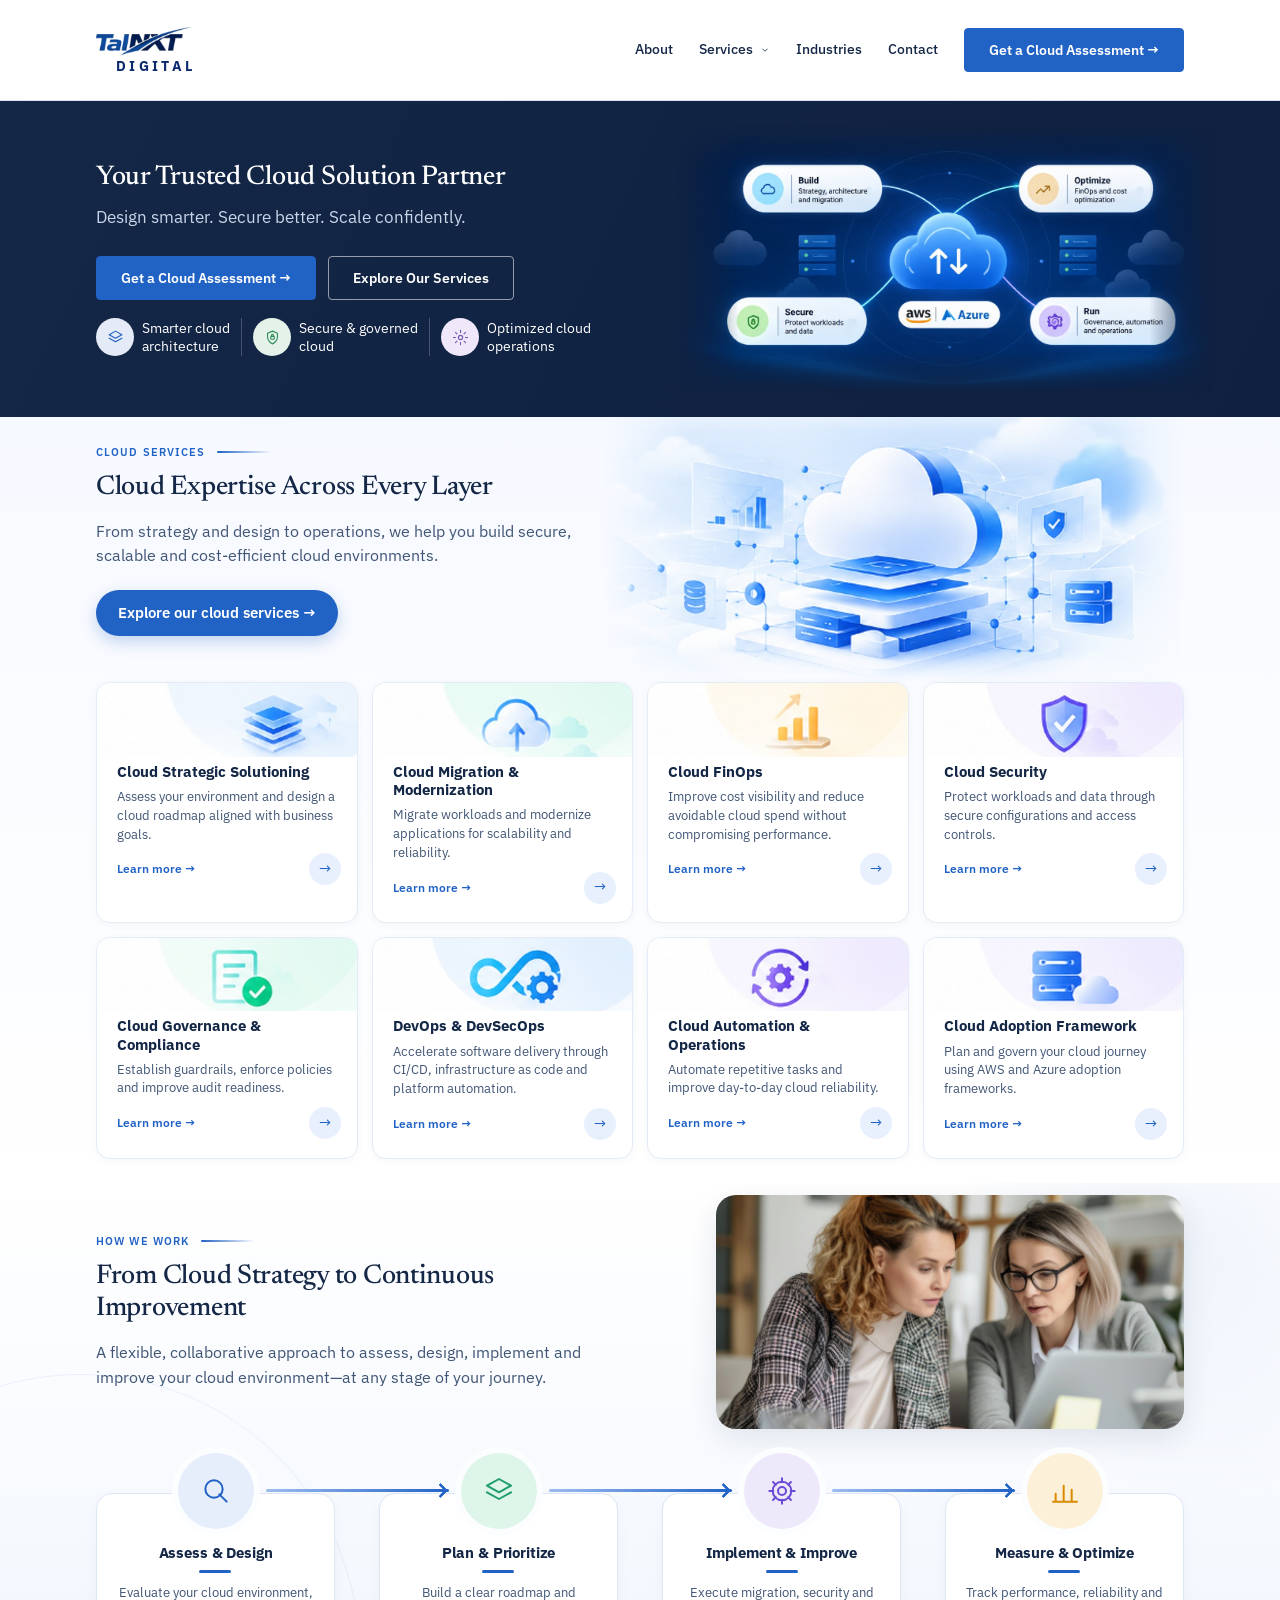
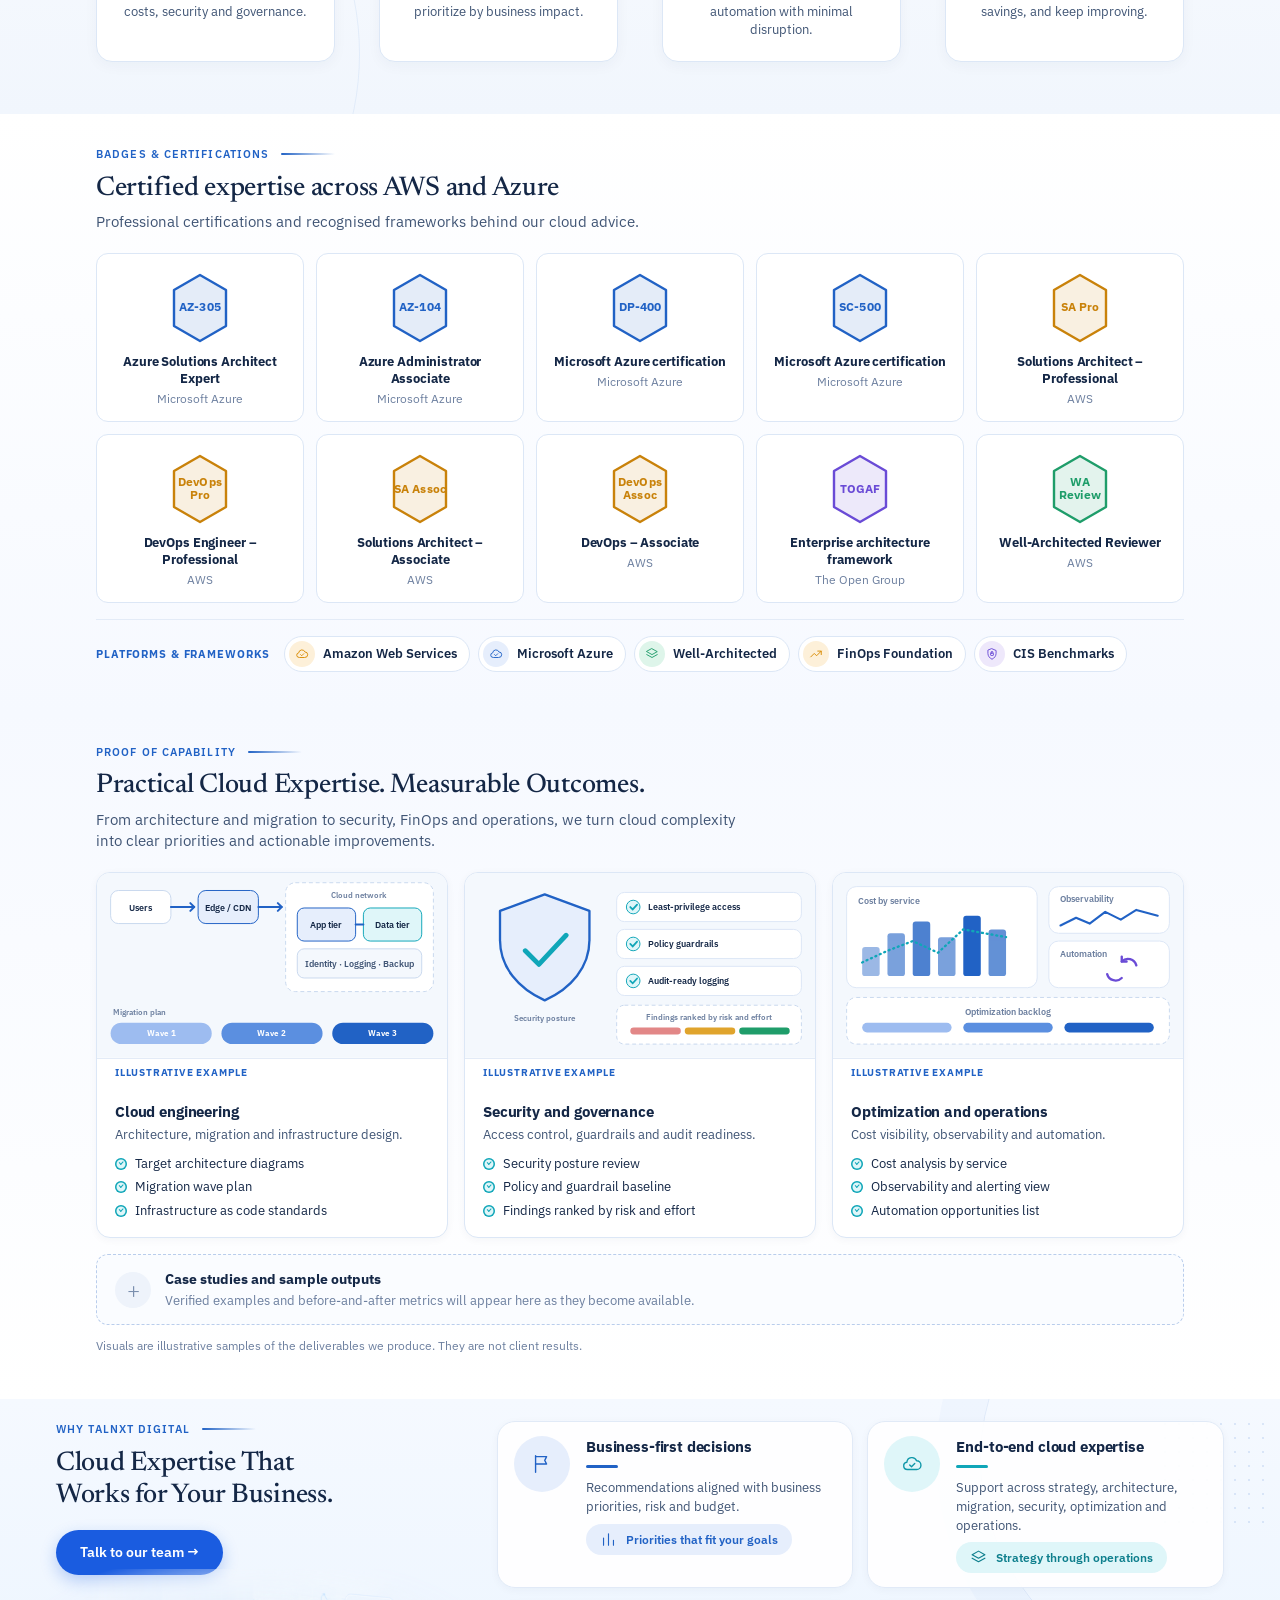
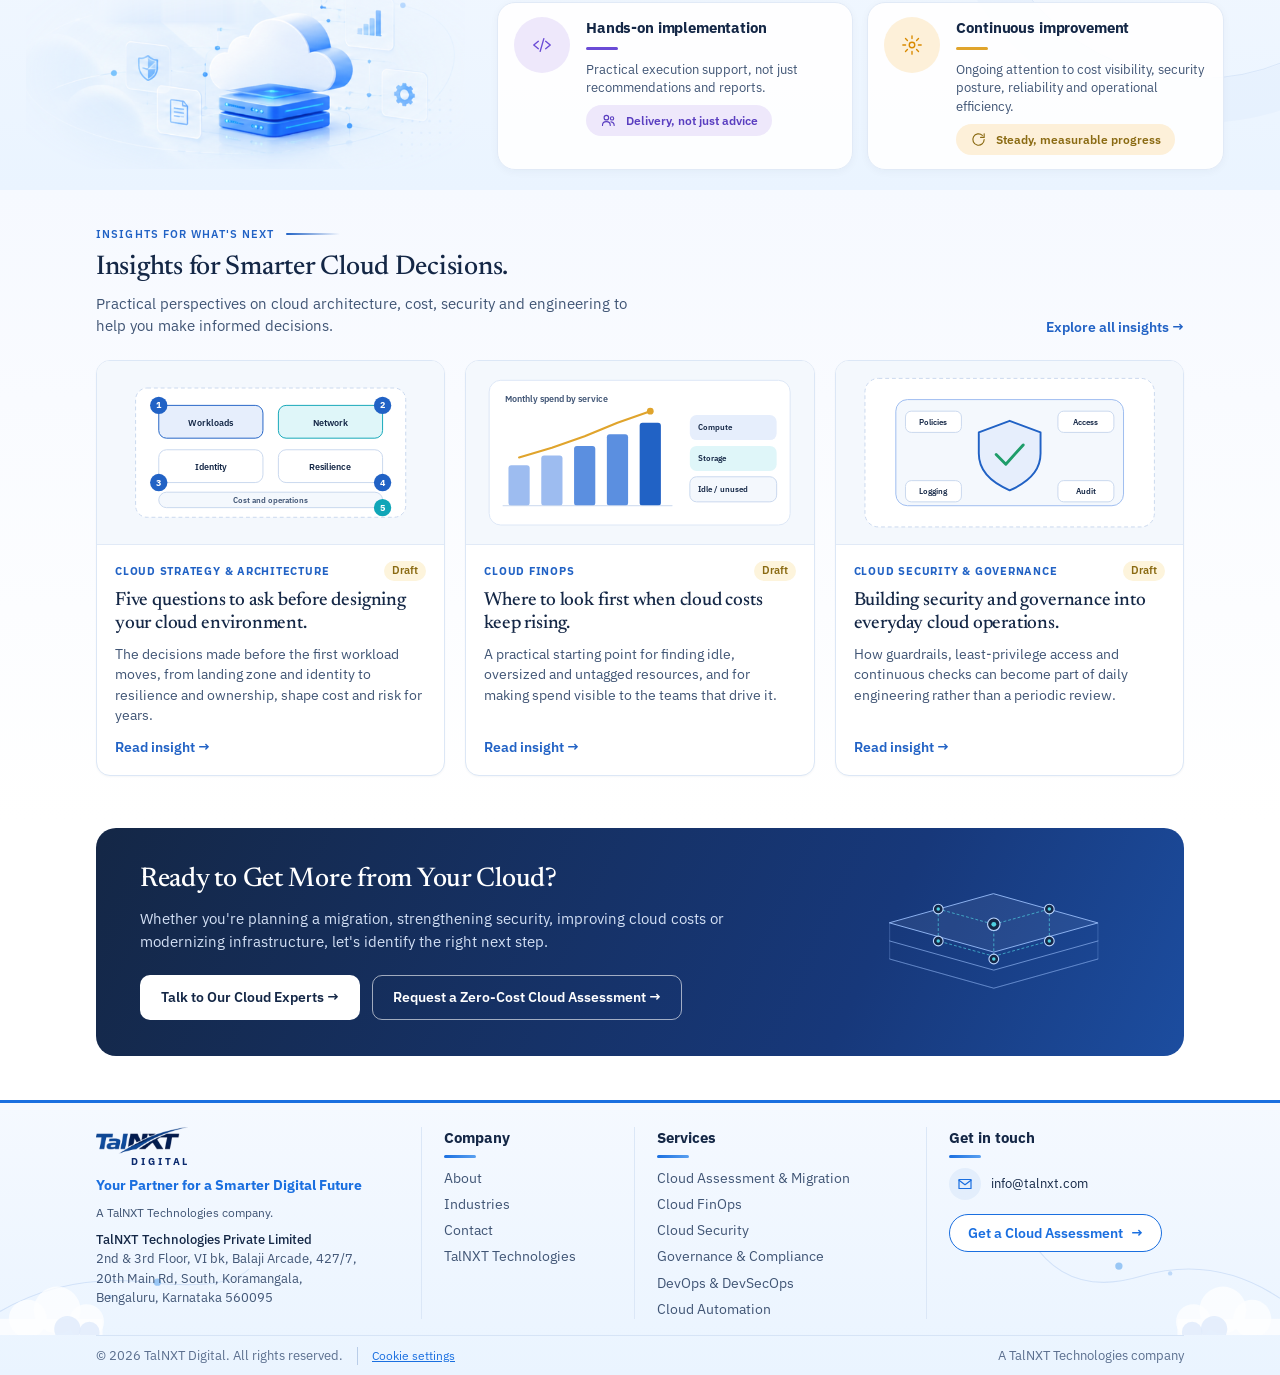
==== index.html @ 55b58655 "Initial commit" ====
<!DOCTYPE html>
<html lang="en">
<head>
<meta charset="UTF-8" />
<meta name="viewport" content="width=device-width, initial-scale=1" />
<title>TalNXT Digital | Cloud Consulting, Security, FinOps &amp; DevOps</title>
<meta name="description" content="Cloud consulting, security, governance, FinOps, DevOps and automation on AWS and Azure. Start with a clear cloud assessment." />
<link rel="canonical" href="https://talnxtdigital.com/" />
<meta name="robots" content="index, follow" />
<meta property="og:type" content="website" />
<meta property="og:title" content="TalNXT Digital | Cloud Consulting, Security, FinOps &amp; DevOps" />
<meta property="og:description" content="Cloud consulting, security, governance, FinOps, DevOps and automation on AWS and Azure. Start with a clear cloud assessment." />
<meta property="og:url" content="https://talnxtdigital.com/" />
<meta property="og:site_name" content="TalNXT Digital" />
<meta name="twitter:card" content="summary" />
<meta name="theme-color" content="#1b5fc4" />
<link rel="icon" href="img/favicon.svg" type="image/svg+xml" />
<link rel="preconnect" href="https://fonts.googleapis.com" /><link rel="preconnect" href="https://fonts.gstatic.com" crossorigin />
<link href="https://fonts.googleapis.com/css2?family=Newsreader:ital,wght@0,400;0,500;0,600;1,500&family=IBM+Plex+Sans:wght@400;500;600;700&display=swap" rel="stylesheet" />
<link href="css/tokens.css?v=116" rel="stylesheet" />
<link href="css/base.css?v=116" rel="stylesheet" />
<link href="css/components.css?v=116" rel="stylesheet" />
<link href="css/site.css?v=116" rel="stylesheet" />
<script src="js/config.js"></script>
<script src="js/consent.js"></script>
<script src="js/main.js" defer></script>
</head>
<body>
<a class="skip-link" href="#main">Skip to content</a>
<header>
  <nav class="site-nav" aria-label="Main">
    <div class="container nav-inner">
      <a class="logo" href="index.html" aria-label="TalNXT Digital home"><img class="logo-img" src="img/talnxt-logo.png" alt="TalNXT" /><span class="logo-sub">Digital</span></a>
      <button class="nav-toggle" aria-label="Toggle navigation" aria-expanded="false"><span></span><span></span><span></span></button>
      <ul class="nav-links">
        <li><a href="about.html">About</a></li>
        <li class="has-dropdown">
          <a href="services.html">Services <span class="caret"><svg width="10" height="10" viewBox="0 0 24 24" fill="none" stroke="currentColor" stroke-width="2" aria-hidden="true"><path d="M6 9l6 6 6-6"/></svg></span></a>
          <div class="nav-dropdown">
            <div class="mega-intro sv-intro">
              <div class="eyebrow svc-eyebrow">What we do</div>
              <h3 class="sv-h">Six services.<br>One cloud partner.</h3>
              <p class="sv-lead">From first assessment to a cloud that stays secure and cost-controlled.</p>
              <a class="sv-btn" href="services.html">Explore all services →</a>
              <img class="sv-art" src="img/svc-panel-illustration.png" width="346" height="142" alt="" loading="lazy">
            </div>
            <ul class="mega-cards sv-grid"><li class="sv-card"><span class="svc-ic sv-ic ib-blue"><svg width="26" height="26" viewBox="0 0 24 24" fill="none" stroke="currentColor" stroke-width="1.5" stroke-linecap="round" stroke-linejoin="round" aria-hidden="true"><path d="M7 18a4 4 0 0 1-.6-7.96A5.5 5.5 0 0 1 17 8.5a4.75 4.75 0 0 1 0 9.5z"/><path d="M9.5 13l2 2 3.5-3.5"/></svg></span><div class="sv-body"><h3 class="sv-title">Cloud Assessment &amp; Migration</h3><p class="sv-desc">Assessment, architecture and migration matched to your goals.</p></div><div class="sv-foot"><a class="sv-more" href="services.html#assessment">Learn more →</a><a class="sv-go" href="services.html#assessment" aria-label="Learn more about Cloud Assessment &amp; Migration"><svg width="16" height="16" viewBox="0 0 24 24" fill="none" stroke="currentColor" stroke-width="2" stroke-linecap="round" stroke-linejoin="round" aria-hidden="true"><path d="M5 12h14M13 6l6 6-6 6"/></svg></a></div></li><li class="sv-card"><span class="svc-ic sv-ic ib-amber"><svg width="26" height="26" viewBox="0 0 24 24" fill="none" stroke="currentColor" stroke-width="1.5" stroke-linecap="round" stroke-linejoin="round" aria-hidden="true"><path d="M3 17l6-6 4 4 8-8"/><path d="M15 7h6v6"/></svg></span><div class="sv-body"><h3 class="sv-title">Cloud FinOps</h3><p class="sv-desc">Visibility, accountability and lower cloud bills.</p></div><div class="sv-foot"><a class="sv-more" href="services.html#finops">Learn more →</a><a class="sv-go" href="services.html#finops" aria-label="Learn more about Cloud FinOps"><svg width="16" height="16" viewBox="0 0 24 24" fill="none" stroke="currentColor" stroke-width="2" stroke-linecap="round" stroke-linejoin="round" aria-hidden="true"><path d="M5 12h14M13 6l6 6-6 6"/></svg></a></div></li><li class="sv-card"><span class="svc-ic sv-ic ib-violet"><svg width="26" height="26" viewBox="0 0 24 24" fill="none" stroke="currentColor" stroke-width="1.5" stroke-linecap="round" stroke-linejoin="round" aria-hidden="true"><path d="M12 3l7 3v5c0 4.5-3 8-7 10-4-2-7-5.5-7-10V6z"/><rect x="9.5" y="10.5" width="5" height="4" rx="1"/><path d="M10.5 10.5V9a1.5 1.5 0 0 1 3 0v1.5"/></svg></span><div class="sv-body"><h3 class="sv-title">Cloud Security</h3><p class="sv-desc">Secure configuration, access control and protection.</p></div><div class="sv-foot"><a class="sv-more" href="services.html#security">Learn more →</a><a class="sv-go" href="services.html#security" aria-label="Learn more about Cloud Security"><svg width="16" height="16" viewBox="0 0 24 24" fill="none" stroke="currentColor" stroke-width="2" stroke-linecap="round" stroke-linejoin="round" aria-hidden="true"><path d="M5 12h14M13 6l6 6-6 6"/></svg></a></div></li><li class="sv-card"><span class="svc-ic sv-ic ib-cyan"><svg width="26" height="26" viewBox="0 0 24 24" fill="none" stroke="currentColor" stroke-width="1.5" stroke-linecap="round" stroke-linejoin="round" aria-hidden="true"><path d="M5 4h14v16H5z"/><path d="M8.5 9l1.8 1.8L14 7.5M8.5 15h7"/></svg></span><div class="sv-body"><h3 class="sv-title">Governance &amp; Compliance</h3><p class="sv-desc">Guardrails, policy and audit-ready evidence.</p></div><div class="sv-foot"><a class="sv-more" href="services.html#governance">Learn more →</a><a class="sv-go" href="services.html#governance" aria-label="Learn more about Governance &amp; Compliance"><svg width="16" height="16" viewBox="0 0 24 24" fill="none" stroke="currentColor" stroke-width="2" stroke-linecap="round" stroke-linejoin="round" aria-hidden="true"><path d="M5 12h14M13 6l6 6-6 6"/></svg></a></div></li><li class="sv-card"><span class="svc-ic sv-ic ib-green"><svg width="26" height="26" viewBox="0 0 24 24" fill="none" stroke="currentColor" stroke-width="1.5" stroke-linecap="round" stroke-linejoin="round" aria-hidden="true"><path d="M17 8a5 5 0 0 0-9-1"/><path d="M7 16a5 5 0 0 0 9 1"/><path d="M8 3v4h4M16 21v-4h-4"/></svg></span><div class="sv-body"><h3 class="sv-title">DevOps &amp; DevSecOps</h3><p class="sv-desc">CI/CD, infrastructure as code and monitoring.</p></div><div class="sv-foot"><a class="sv-more" href="services.html#devops">Learn more →</a><a class="sv-go" href="services.html#devops" aria-label="Learn more about DevOps &amp; DevSecOps"><svg width="16" height="16" viewBox="0 0 24 24" fill="none" stroke="currentColor" stroke-width="2" stroke-linecap="round" stroke-linejoin="round" aria-hidden="true"><path d="M5 12h14M13 6l6 6-6 6"/></svg></a></div></li><li class="sv-card"><span class="svc-ic sv-ic ib-blue"><svg width="26" height="26" viewBox="0 0 24 24" fill="none" stroke="currentColor" stroke-width="1.5" stroke-linecap="round" stroke-linejoin="round" aria-hidden="true"><circle cx="12" cy="12" r="3"/><path d="M12 2v3M12 19v3M2 12h3M19 12h3M4.9 4.9l2.1 2.1M17 17l2.1 2.1M4.9 19.1L7 17M17 7l2.1-2.1"/></svg></span><div class="sv-body"><h3 class="sv-title">Cloud Automation</h3><p class="sv-desc">Remove repetitive manual cloud work.</p></div><div class="sv-foot"><a class="sv-more" href="services.html#automation">Learn more →</a><a class="sv-go" href="services.html#automation" aria-label="Learn more about Cloud Automation"><svg width="16" height="16" viewBox="0 0 24 24" fill="none" stroke="currentColor" stroke-width="2" stroke-linecap="round" stroke-linejoin="round" aria-hidden="true"><path d="M5 12h14M13 6l6 6-6 6"/></svg></a></div></li></ul>
          </div>
        </li>
        <li><a href="industries.html">Industries</a></li>
        <li><a href="contact.html">Contact</a></li>
        <li><a class="btn accent" href="contact.html">Get a Cloud Assessment →</a></li>
      </ul>
    </div>
  </nav>
</header>
<main id="main">

<section class="hero">
  <div class="container">
    <div class="hero-text">
      <h1>Your Trusted Cloud Solution Partner</h1>
      <p class="lead">Design smarter. Secure better. Scale confidently.</p>
      <div class="hero-actions"><a class="btn accent" href="contact.html">Get a Cloud Assessment →</a><a class="btn" href="services.html">Explore Our Services</a></div>
      <ul class="benefits"><li class="benefit"><span class="icon-badge sm build"><svg width="17" height="17" viewBox="0 0 24 24" fill="none" stroke="currentColor" stroke-width="1.6" stroke-linecap="round" stroke-linejoin="round" aria-hidden="true"><path d="M12 3l9 5-9 5-9-5z"/><path d="M3 13l9 5 9-5"/></svg></span><span class="b-t">Smarter cloud<br>architecture</span></li><li class="benefit"><span class="icon-badge sm scale"><svg width="17" height="17" viewBox="0 0 24 24" fill="none" stroke="currentColor" stroke-width="1.6" stroke-linecap="round" stroke-linejoin="round" aria-hidden="true"><path d="M12 3l7 3v5c0 4.5-3 8-7 10-4-2-7-5.5-7-10V6z"/><rect x="9.5" y="10.5" width="5" height="4" rx="1"/><path d="M10.5 10.5V9a1.5 1.5 0 0 1 3 0v1.5"/></svg></span><span class="b-t">Secure &amp; governed<br>cloud</span></li><li class="benefit"><span class="icon-badge sm transform"><svg width="17" height="17" viewBox="0 0 24 24" fill="none" stroke="currentColor" stroke-width="1.6" stroke-linecap="round" stroke-linejoin="round" aria-hidden="true"><circle cx="12" cy="12" r="3"/><path d="M12 2v3M12 19v3M2 12h3M19 12h3M4.9 4.9l2.1 2.1M17 17l2.1 2.1M4.9 19.1L7 17M17 7l2.1-2.1"/></svg></span><span class="b-t">Optimized cloud<br>operations</span></li></ul>
    </div>
    <div class="hero-art hero-art-img"><img src="img/hero-illustration.jpg?v=2" width="1366" height="679" alt="Cloud services diagram: Build (strategy, architecture and migration), Optimize (FinOps and cost optimization), Secure (protect workloads and data) and Run (governance, automation and operations) around a central cloud, with AWS and Microsoft Azure"></div>
  </div>
</section>

<section class="sec svc-sec" id="services">
  <div class="container svc-wrap">
    <div class="svc-top">
      <div class="svc-intro">
        <div class="eyebrow svc-eyebrow">Cloud services</div>
        <h2 class="svc-h">Cloud Expertise Across Every Layer</h2>
        <p class="copy">From strategy and design to operations, we help you build secure, scalable and cost-efficient cloud environments.</p>
        <a class="svc-cta" href="services.html">Explore our cloud services →</a>
      </div>
      <img class="svc-hero" src="img/svc-hero.jpg" width="1062" height="528" alt="Cloud and server illustration with analytics, security and automation panels" loading="lazy">
    </div>
    <div class="svc-grid">
      <article class="svc-card">
        <img class="svc-pic" src="img/svc1.jpg" width="464" height="132" alt="" loading="lazy">
        <h3 class="svc-title">Cloud Strategic Solutioning</h3>
        <p class="svc-desc">Assess your environment and design a cloud roadmap aligned with business goals.</p>
        <div class="svc-foot"><a class="link-arrow" href="services.html#assessment">Learn more →</a><a class="svc-go" href="services.html#assessment" aria-label="Learn more about Cloud Strategic Solutioning">→</a></div>
      </article>
      <article class="svc-card">
        <img class="svc-pic" src="img/svc2.jpg" width="464" height="132" alt="" loading="lazy">
        <h3 class="svc-title">Cloud Migration &amp; Modernization</h3>
        <p class="svc-desc">Migrate workloads and modernize applications for scalability and reliability.</p>
        <div class="svc-foot"><a class="link-arrow" href="services.html#assessment">Learn more →</a><a class="svc-go" href="services.html#assessment" aria-label="Learn more about Cloud Migration &amp; Modernization">→</a></div>
      </article>
      <article class="svc-card">
        <img class="svc-pic" src="img/svc3.jpg" width="464" height="132" alt="" loading="lazy">
        <h3 class="svc-title">Cloud FinOps</h3>
        <p class="svc-desc">Improve cost visibility and reduce avoidable cloud spend without compromising performance.</p>
        <div class="svc-foot"><a class="link-arrow" href="services.html#finops">Learn more →</a><a class="svc-go" href="services.html#finops" aria-label="Learn more about Cloud FinOps">→</a></div>
      </article>
      <article class="svc-card">
        <img class="svc-pic" src="img/svc5.jpg" width="464" height="132" alt="" loading="lazy">
        <h3 class="svc-title">Cloud Security</h3>
        <p class="svc-desc">Protect workloads and data through secure configurations and access controls.</p>
        <div class="svc-foot"><a class="link-arrow" href="services.html#security">Learn more →</a><a class="svc-go" href="services.html#security" aria-label="Learn more about Cloud Security">→</a></div>
      </article>
      <article class="svc-card">
        <img class="svc-pic" src="img/svc6.jpg" width="464" height="132" alt="" loading="lazy">
        <h3 class="svc-title">Cloud Governance &amp; Compliance</h3>
        <p class="svc-desc">Establish guardrails, enforce policies and improve audit readiness.</p>
        <div class="svc-foot"><a class="link-arrow" href="services.html#governance">Learn more →</a><a class="svc-go" href="services.html#governance" aria-label="Learn more about Cloud Governance &amp; Compliance">→</a></div>
      </article>
      <article class="svc-card">
        <img class="svc-pic" src="img/svc7.jpg" width="464" height="132" alt="" loading="lazy">
        <h3 class="svc-title">DevOps &amp; DevSecOps</h3>
        <p class="svc-desc">Accelerate software delivery through CI/CD, infrastructure as code and platform automation.</p>
        <div class="svc-foot"><a class="link-arrow" href="services.html#devops">Learn more →</a><a class="svc-go" href="services.html#devops" aria-label="Learn more about DevOps &amp; DevSecOps">→</a></div>
      </article>
      <article class="svc-card">
        <img class="svc-pic" src="img/svc8.jpg" width="464" height="132" alt="" loading="lazy">
        <h3 class="svc-title">Cloud Automation &amp; Operations</h3>
        <p class="svc-desc">Automate repetitive tasks and improve day-to-day cloud reliability.</p>
        <div class="svc-foot"><a class="link-arrow" href="services.html#automation">Learn more →</a><a class="svc-go" href="services.html#automation" aria-label="Learn more about Cloud Automation &amp; Operations">→</a></div>
      </article>
      <article class="svc-card">
        <img class="svc-pic" src="img/svc9.jpg" width="464" height="132" alt="" loading="lazy">
        <h3 class="svc-title">Cloud Adoption Framework</h3>
        <p class="svc-desc">Plan and govern your cloud journey using AWS and Azure adoption frameworks.</p>
        <div class="svc-foot"><a class="link-arrow" href="services.html#assessment">Learn more →</a><a class="svc-go" href="services.html#assessment" aria-label="Learn more about Cloud Adoption Framework">→</a></div>
      </article>
    </div>
  </div>
</section>

<section class="sec hw-sec">
  <div class="container">
    <div class="hw-intro">
      <div class="hw-copy">
        <div class="eyebrow svc-eyebrow">How we work</div>
        <h2 class="hw-h">From Cloud Strategy to Continuous Improvement</h2>
        <p class="copy">A flexible, collaborative approach to assess, design, implement and improve your cloud environment—at any stage of your journey.</p>
      </div>
      <figure class="hw-photo"><img src="img/team-discussion.jpg" width="1920" height="960" alt="Two colleagues reviewing and analysing a project together on a laptop" loading="lazy"></figure>
    </div>
    <ol class="hw-grid"><li class="hw-step"><span class="svc-ic hw-ic ib-blue"><svg width="32" height="32" viewBox="0 0 24 24" fill="none" stroke="currentColor" stroke-width="1.5" stroke-linecap="round" stroke-linejoin="round" aria-hidden="true"><circle cx="10.500" cy="10.500" r="6.500"/><path d="M14.5 14.5L20 20"/></svg></span><div class="hw-card"><h3 class="hw-title">Assess &amp; Design</h3><p class="hw-text">Evaluate your cloud environment, costs, security and governance.</p></div></li><li class="hw-step"><span class="svc-ic hw-ic ib-green"><svg width="32" height="32" viewBox="0 0 24 24" fill="none" stroke="currentColor" stroke-width="1.5" stroke-linecap="round" stroke-linejoin="round" aria-hidden="true"><path d="M12 3l9 5-9 5-9-5z"/><path d="M3 13l9 5 9-5"/></svg></span><div class="hw-card"><h3 class="hw-title">Plan &amp; Prioritize</h3><p class="hw-text">Build a clear roadmap and prioritize by business impact.</p></div></li><li class="hw-step"><span class="svc-ic hw-ic ib-violet"><svg width="32" height="32" viewBox="0 0 24 24" fill="none" stroke="currentColor" stroke-width="1.5" stroke-linecap="round" stroke-linejoin="round" aria-hidden="true"><circle cx="12" cy="12" r="3"/><path d="M12 2.500v3M12 18.500v3M2.500 12h3M18.500 12h3M5.300 5.300l2.100 2.100M16.600 16.600l2.100 2.100M5.300 18.700l2.100-2.100M16.600 7.400l2.100-2.100"/><circle cx="12" cy="12" r="7"/></svg></span><div class="hw-card"><h3 class="hw-title">Implement &amp; Improve</h3><p class="hw-text">Execute migration, security and automation with minimal disruption.</p></div></li><li class="hw-step"><span class="svc-ic hw-ic ib-amber"><svg width="32" height="32" viewBox="0 0 24 24" fill="none" stroke="currentColor" stroke-width="1.5" stroke-linecap="round" stroke-linejoin="round" aria-hidden="true"><path d="M5 20v-6M11 20V8M17 20v-9M3 20h18"/></svg></span><div class="hw-card"><h3 class="hw-title">Measure &amp; Optimize</h3><p class="hw-text">Track performance, reliability and savings, and keep improving.</p></div></li></ol>
  </div>
</section>


<section class="sec bd-sec" id="credentials">
  <div class="container">
    <div class="eyebrow svc-eyebrow">Badges &amp; Certifications</div>
    <h2 class="bd-h">Certified expertise across AWS and Azure</h2>
    <p class="copy bd-lead">Professional certifications and recognised frameworks behind our cloud advice.</p>
    <!-- Static badges: to show official artwork, put the badge image in each .cert-emblem and link the tile to its verification page. -->
    <ul class="cert-grid"><li class="cert cert-az"><span class="cert-emblem"><svg class="cert-hex" viewBox="0 0 64 72" aria-hidden="true"><path d="M32 3l26 15v36L32 69 6 54V18z" fill="currentColor" opacity=".12"/><path d="M32 3l26 15v36L32 69 6 54V18z" fill="none" stroke="currentColor" stroke-width="2.4" stroke-linejoin="round"/></svg><span class="cert-code">AZ‑305</span></span><div class="cert-body"><h3 class="cert-name">Azure Solutions Architect Expert</h3><p class="cert-vendor">Microsoft Azure</p></div></li><li class="cert cert-az"><span class="cert-emblem"><svg class="cert-hex" viewBox="0 0 64 72" aria-hidden="true"><path d="M32 3l26 15v36L32 69 6 54V18z" fill="currentColor" opacity=".12"/><path d="M32 3l26 15v36L32 69 6 54V18z" fill="none" stroke="currentColor" stroke-width="2.4" stroke-linejoin="round"/></svg><span class="cert-code">AZ‑104</span></span><div class="cert-body"><h3 class="cert-name">Azure Administrator Associate</h3><p class="cert-vendor">Microsoft Azure</p></div></li><li class="cert cert-az"><span class="cert-emblem"><svg class="cert-hex" viewBox="0 0 64 72" aria-hidden="true"><path d="M32 3l26 15v36L32 69 6 54V18z" fill="currentColor" opacity=".12"/><path d="M32 3l26 15v36L32 69 6 54V18z" fill="none" stroke="currentColor" stroke-width="2.4" stroke-linejoin="round"/></svg><span class="cert-code">DP‑400</span></span><div class="cert-body"><h3 class="cert-name">Microsoft Azure certification</h3><p class="cert-vendor">Microsoft Azure</p></div></li><li class="cert cert-az"><span class="cert-emblem"><svg class="cert-hex" viewBox="0 0 64 72" aria-hidden="true"><path d="M32 3l26 15v36L32 69 6 54V18z" fill="currentColor" opacity=".12"/><path d="M32 3l26 15v36L32 69 6 54V18z" fill="none" stroke="currentColor" stroke-width="2.4" stroke-linejoin="round"/></svg><span class="cert-code">SC‑500</span></span><div class="cert-body"><h3 class="cert-name">Microsoft Azure certification</h3><p class="cert-vendor">Microsoft Azure</p></div></li><li class="cert cert-aws"><span class="cert-emblem"><svg class="cert-hex" viewBox="0 0 64 72" aria-hidden="true"><path d="M32 3l26 15v36L32 69 6 54V18z" fill="currentColor" opacity=".12"/><path d="M32 3l26 15v36L32 69 6 54V18z" fill="none" stroke="currentColor" stroke-width="2.4" stroke-linejoin="round"/></svg><span class="cert-code">SA Pro</span></span><div class="cert-body"><h3 class="cert-name">Solutions Architect – Professional</h3><p class="cert-vendor">AWS</p></div></li><li class="cert cert-aws"><span class="cert-emblem"><svg class="cert-hex" viewBox="0 0 64 72" aria-hidden="true"><path d="M32 3l26 15v36L32 69 6 54V18z" fill="currentColor" opacity=".12"/><path d="M32 3l26 15v36L32 69 6 54V18z" fill="none" stroke="currentColor" stroke-width="2.4" stroke-linejoin="round"/></svg><span class="cert-code">DevOps Pro</span></span><div class="cert-body"><h3 class="cert-name">DevOps Engineer – Professional</h3><p class="cert-vendor">AWS</p></div></li><li class="cert cert-aws"><span class="cert-emblem"><svg class="cert-hex" viewBox="0 0 64 72" aria-hidden="true"><path d="M32 3l26 15v36L32 69 6 54V18z" fill="currentColor" opacity=".12"/><path d="M32 3l26 15v36L32 69 6 54V18z" fill="none" stroke="currentColor" stroke-width="2.4" stroke-linejoin="round"/></svg><span class="cert-code">SA Assoc</span></span><div class="cert-body"><h3 class="cert-name">Solutions Architect – Associate</h3><p class="cert-vendor">AWS</p></div></li><li class="cert cert-aws"><span class="cert-emblem"><svg class="cert-hex" viewBox="0 0 64 72" aria-hidden="true"><path d="M32 3l26 15v36L32 69 6 54V18z" fill="currentColor" opacity=".12"/><path d="M32 3l26 15v36L32 69 6 54V18z" fill="none" stroke="currentColor" stroke-width="2.4" stroke-linejoin="round"/></svg><span class="cert-code">DevOps Assoc</span></span><div class="cert-body"><h3 class="cert-name">DevOps – Associate</h3><p class="cert-vendor">AWS</p></div></li><li class="cert cert-tog"><span class="cert-emblem"><svg class="cert-hex" viewBox="0 0 64 72" aria-hidden="true"><path d="M32 3l26 15v36L32 69 6 54V18z" fill="currentColor" opacity=".12"/><path d="M32 3l26 15v36L32 69 6 54V18z" fill="none" stroke="currentColor" stroke-width="2.4" stroke-linejoin="round"/></svg><span class="cert-code">TOGAF</span></span><div class="cert-body"><h3 class="cert-name">Enterprise architecture framework</h3><p class="cert-vendor">The Open Group</p></div></li><li class="cert cert-war"><span class="cert-emblem"><svg class="cert-hex" viewBox="0 0 64 72" aria-hidden="true"><path d="M32 3l26 15v36L32 69 6 54V18z" fill="currentColor" opacity=".12"/><path d="M32 3l26 15v36L32 69 6 54V18z" fill="none" stroke="currentColor" stroke-width="2.4" stroke-linejoin="round"/></svg><span class="cert-code">WA Review</span></span><div class="cert-body"><h3 class="cert-name">Well-Architected Reviewer</h3><p class="cert-vendor">AWS</p></div></li></ul>
    <div class="fw-row"><span class="fw-label">Platforms &amp; frameworks</span><ul class="fw-list"><li class="fw"><span class="svc-ic fw-ic ib-amber"><svg width="16" height="16" viewBox="0 0 24 24" fill="none" stroke="currentColor" stroke-width="1.6" stroke-linecap="round" stroke-linejoin="round" aria-hidden="true"><path d="M7 18a4 4 0 0 1-.6-7.96A5.5 5.5 0 0 1 17 8.5a4.75 4.75 0 0 1 0 9.5z"/><path d="M9.5 13l2 2 3.5-3.5"/></svg></span>Amazon Web Services</li><li class="fw"><span class="svc-ic fw-ic ib-blue"><svg width="16" height="16" viewBox="0 0 24 24" fill="none" stroke="currentColor" stroke-width="1.6" stroke-linecap="round" stroke-linejoin="round" aria-hidden="true"><path d="M7 18a4 4 0 0 1-.6-7.96A5.5 5.5 0 0 1 17 8.5a4.75 4.75 0 0 1 0 9.5z"/><path d="M9.5 13l2 2 3.5-3.5"/></svg></span>Microsoft Azure</li><li class="fw"><span class="svc-ic fw-ic ib-green"><svg width="16" height="16" viewBox="0 0 24 24" fill="none" stroke="currentColor" stroke-width="1.6" stroke-linecap="round" stroke-linejoin="round" aria-hidden="true"><path d="M12 3l9 5-9 5-9-5z"/><path d="M3 13l9 5 9-5"/></svg></span>Well-Architected</li><li class="fw"><span class="svc-ic fw-ic ib-amber"><svg width="16" height="16" viewBox="0 0 24 24" fill="none" stroke="currentColor" stroke-width="1.6" stroke-linecap="round" stroke-linejoin="round" aria-hidden="true"><path d="M3 17l6-6 4 4 8-8"/><path d="M15 7h6v6"/></svg></span>FinOps Foundation</li><li class="fw"><span class="svc-ic fw-ic ib-violet"><svg width="16" height="16" viewBox="0 0 24 24" fill="none" stroke="currentColor" stroke-width="1.6" stroke-linecap="round" stroke-linejoin="round" aria-hidden="true"><path d="M12 3l7 3v5c0 4.5-3 8-7 10-4-2-7-5.5-7-10V6z"/><rect x="9.5" y="10.5" width="5" height="4" rx="1"/><path d="M10.5 10.5V9a1.5 1.5 0 0 1 3 0v1.5"/></svg></span>CIS Benchmarks</li></ul></div>
  </div>
</section>


<section class="sec pf-sec" id="proof">
  <div class="container">
    <div class="eyebrow svc-eyebrow">Proof of capability</div>
    <h2 class="pf-h">Practical Cloud Expertise. Measurable Outcomes.</h2>
    <p class="copy pf-lead">From architecture and migration to security, FinOps and operations, we turn cloud complexity into clear priorities and actionable improvements.</p>
    <div class="pf-grid"><article class="pf-card"><div class="pf-vis"><svg class="pf-art" viewBox="0 0 360 190" role="img" aria-label="Illustrative cloud architecture diagram with edge, application and data tiers and a three-wave migration plan">
<rect width="360" height="190" fill="#f4f8fd"/>
<g font-family="IBM Plex Sans, Arial, sans-serif" font-size="9.5" font-weight="600" fill="#142746" text-anchor="middle">
<rect x="14" y="18" width="62" height="34" rx="8" fill="#fff" stroke="#c9d8ee"/><text x="45" y="39">Users</text>
<rect x="104" y="18" width="62" height="34" rx="8" fill="#e6eefc" stroke="#2162c5"/><text x="135" y="39">Edge / CDN</text>
<rect x="194" y="10" width="152" height="112" rx="10" fill="#fff" stroke="#c9d8ee" stroke-dasharray="4 3"/><text x="270" y="26" fill="#6c7f9f" font-size="8.5">Cloud network</text>
<rect x="206" y="36" width="60" height="34" rx="7" fill="#e6eefc" stroke="#2162c5"/><text x="236" y="57">App tier</text>
<rect x="274" y="36" width="60" height="34" rx="7" fill="#dff6f9" stroke="#10a6b8"/><text x="304" y="57">Data tier</text>
<rect x="206" y="78" width="128" height="30" rx="7" fill="#f4f8fd" stroke="#c9d8ee"/><text x="270" y="97" fill="#405575">Identity · Logging · Backup</text>
</g>
<g stroke="#2162c5" stroke-width="2" fill="none" stroke-linecap="round" stroke-linejoin="round"><path d="M76 35h24M166 35h24M266 53h8"/><path d="M96 31l4 4-4 4M186 31l4 4-4 4"/></g>
<g font-family="IBM Plex Sans, Arial, sans-serif" font-size="8.5" font-weight="700" fill="#fff" text-anchor="middle">
<text x="16" y="146" fill="#6c7f9f" text-anchor="start" font-weight="600">Migration plan</text>
<rect x="14" y="154" width="104" height="22" rx="11" fill="#9dbcf0"/><text x="66" y="168">Wave 1</text>
<rect x="128" y="154" width="104" height="22" rx="11" fill="#5b8fe0"/><text x="180" y="168">Wave 2</text>
<rect x="242" y="154" width="104" height="22" rx="11" fill="#2162c5"/><text x="294" y="168">Wave 3</text></g></svg><span class="pf-tag">Illustrative example</span></div><div class="pf-body"><h3 class="pf-title">Cloud engineering</h3><p class="pf-desc">Architecture, migration and infrastructure design.</p><ul class="pf-list"><li>Target architecture diagrams</li><li>Migration wave plan</li><li>Infrastructure as code standards</li></ul></div></article><article class="pf-card"><div class="pf-vis"><svg class="pf-art" viewBox="0 0 360 190" role="img" aria-label="Illustrative security and governance view with access control, policy guardrails and audit checklist">
<rect width="360" height="190" fill="#f4f8fd"/>
<path d="M82 22l46 17v30c0 28-19 50-46 62-27-12-46-34-46-62V39z" fill="#e6eefc" stroke="#2162c5" stroke-width="2.4" stroke-linejoin="round"/>
<path d="M62 80l14 14 28-30" fill="none" stroke="#10a6b8" stroke-width="5" stroke-linecap="round" stroke-linejoin="round"/>
<g font-family="IBM Plex Sans, Arial, sans-serif" font-size="9.5" font-weight="600" fill="#142746">
<rect x="156" y="20" width="190" height="30" rx="8" fill="#fff" stroke="#dce7f6"/><circle cx="173" cy="35" r="7" fill="#dff6f9" stroke="#10a6b8"/><path d="M170 35l2.5 2.5 4.5-5" fill="none" stroke="#10a6b8" stroke-width="1.8" stroke-linecap="round"/><text x="188" y="38">Least-privilege access</text>
<rect x="156" y="58" width="190" height="30" rx="8" fill="#fff" stroke="#dce7f6"/><circle cx="173" cy="73" r="7" fill="#dff6f9" stroke="#10a6b8"/><path d="M170 73l2.5 2.5 4.5-5" fill="none" stroke="#10a6b8" stroke-width="1.8" stroke-linecap="round"/><text x="188" y="76">Policy guardrails</text>
<rect x="156" y="96" width="190" height="30" rx="8" fill="#fff" stroke="#dce7f6"/><circle cx="173" cy="111" r="7" fill="#dff6f9" stroke="#10a6b8"/><path d="M170 111l2.5 2.5 4.5-5" fill="none" stroke="#10a6b8" stroke-width="1.8" stroke-linecap="round"/><text x="188" y="114">Audit-ready logging</text>
</g>
<g font-family="IBM Plex Sans, Arial, sans-serif" font-size="8.5" font-weight="600" text-anchor="middle" fill="#6c7f9f"><text x="82" y="152">Security posture</text>
<rect x="156" y="136" width="190" height="40" rx="8" fill="#fff" stroke="#c9d8ee" stroke-dasharray="4 3"/>
<text x="251" y="151">Findings ranked by risk and effort</text></g>
<rect x="170" y="159" width="52" height="7" rx="3.5" fill="#d95f5f" opacity=".75"/><rect x="226" y="159" width="52" height="7" rx="3.5" fill="#e0a42c"/><rect x="282" y="159" width="52" height="7" rx="3.5" fill="#1f9d6a"/></svg><span class="pf-tag">Illustrative example</span></div><div class="pf-body"><h3 class="pf-title">Security and governance</h3><p class="pf-desc">Access control, guardrails and audit readiness.</p><ul class="pf-list"><li>Security posture review</li><li>Policy and guardrail baseline</li><li>Findings ranked by risk and effort</li></ul></div></article><article class="pf-card"><div class="pf-vis"><svg class="pf-art" viewBox="0 0 360 190" role="img" aria-label="Illustrative cost analysis, observability and automation dashboard">
<rect width="360" height="190" fill="#f4f8fd"/>
<g font-family="IBM Plex Sans, Arial, sans-serif" font-size="9" font-weight="600" fill="#6c7f9f">
<rect x="14" y="14" width="196" height="104" rx="10" fill="#fff" stroke="#dce7f6"/><text x="26" y="32">Cost by service</text>
<g fill="#2162c5"><rect x="30" y="76" width="18" height="30" rx="3" opacity=".45"/><rect x="56" y="62" width="18" height="44" rx="3" opacity=".6"/><rect x="82" y="50" width="18" height="56" rx="3" opacity=".8"/><rect x="108" y="66" width="18" height="40" rx="3" opacity=".6"/><rect x="134" y="44" width="18" height="62" rx="3"/><rect x="160" y="58" width="18" height="48" rx="3" opacity=".7"/></g>
<path d="M30 92L56 80 82 70 108 82 134 58 178 66" fill="none" stroke="#10a6b8" stroke-width="2.4" stroke-linecap="round" stroke-linejoin="round" stroke-dasharray="1 4"/>
<rect x="222" y="14" width="124" height="48" rx="10" fill="#fff" stroke="#dce7f6"/><text x="234" y="30">Observability</text>
<polyline points="234,54 250,46 264,52 280,40 296,48 312,38 334,44" fill="none" stroke="#2162c5" stroke-width="2.2" stroke-linecap="round" stroke-linejoin="round"/>
<rect x="222" y="70" width="124" height="48" rx="10" fill="#fff" stroke="#dce7f6"/><text x="234" y="86">Automation</text>
<g fill="none" stroke="#6a4bd6" stroke-width="2.4" stroke-linecap="round" stroke-linejoin="round"><path d="M312 95a9 9 0 0 0-15-4"/><path d="M297 91l0-5M297 91l5 0"/><path d="M282 104a9 9 0 0 0 15 4"/></g>
<rect x="14" y="128" width="332" height="48" rx="10" fill="#fff" stroke="#c9d8ee" stroke-dasharray="4 3"/><text x="180" y="146" text-anchor="middle">Optimization backlog</text>
<rect x="30" y="154" width="92" height="10" rx="5" fill="#9dbcf0"/><rect x="134" y="154" width="92" height="10" rx="5" fill="#5b8fe0"/><rect x="238" y="154" width="92" height="10" rx="5" fill="#2162c5"/>
</g></svg><span class="pf-tag">Illustrative example</span></div><div class="pf-body"><h3 class="pf-title">Optimization and operations</h3><p class="pf-desc">Cost visibility, observability and automation.</p><ul class="pf-list"><li>Cost analysis by service</li><li>Observability and alerting view</li><li>Automation opportunities list</li></ul></div></article></div>
    <!-- Add verified case studies, anonymised client examples or sample assessment outputs here when available. -->
    <div class="pf-slot"><span class="pf-slot-ic" aria-hidden="true">+</span><div><strong>Case studies and sample outputs</strong><span>Verified examples and before-and-after metrics will appear here as they become available.</span></div></div>
    <p class="pf-note">Visuals are illustrative samples of the deliverables we produce. They are not client results.</p>
  </div>
</section>


<section class="sec why-sec" id="why">
  <div class="container why-wrap">
    <div class="why-intro">
      <div class="eyebrow svc-eyebrow">Why TalNXT Digital</div>
      <h2 class="why-h">Cloud Expertise That Works for Your Business.</h2>
      <a class="why-btn" href="contact.html">Talk to our team →</a>
      <div class="why-visual"><img class="why-art" src="img/why-illustration.png" width="680" height="310" alt="Illustration of a cloud connected to server infrastructure with security, analytics, document and operations panels" loading="lazy"></div>
    </div>
    <ul class="why-grid"><li class="why-card" style="--ac:#2162c5;--pb:#e6eefc;--pc:#2162c5"><span class="svc-ic why-ic ib-blue"><svg width="30" height="30" viewBox="0 0 24 24" fill="none" stroke="currentColor" stroke-width="1.5" stroke-linecap="round" stroke-linejoin="round" aria-hidden="true"><path d="M5 3v18"/><path d="M5 4h12l-2 4 2 4H5"/></svg></span><div class="why-main"><h3 class="why-title">Business-first decisions</h3><span class="why-line"></span><p class="why-desc">Recommendations aligned with business priorities, risk and budget.</p></div><span class="why-out"><svg width="17" height="17" viewBox="0 0 24 24" fill="none" stroke="currentColor" stroke-width="1.6" stroke-linecap="round" stroke-linejoin="round" aria-hidden="true"><path d="M5 20V10M12 20V4M19 20v-7"/></svg>Priorities that fit your goals</span></li><li class="why-card" style="--ac:#10a6b8;--pb:#dff6f9;--pc:#0e7f8d"><span class="svc-ic why-ic ib-cyan"><svg width="30" height="30" viewBox="0 0 24 24" fill="none" stroke="currentColor" stroke-width="1.5" stroke-linecap="round" stroke-linejoin="round" aria-hidden="true"><path d="M7 18a4 4 0 0 1-.6-7.96A5.5 5.5 0 0 1 17 8.5a4.75 4.75 0 0 1 0 9.5z"/><path d="M9.5 13l2 2 3.5-3.5"/></svg></span><div class="why-main"><h3 class="why-title">End-to-end cloud expertise</h3><span class="why-line"></span><p class="why-desc">Support across strategy, architecture, migration, security, optimization and operations.</p></div><span class="why-out"><svg width="17" height="17" viewBox="0 0 24 24" fill="none" stroke="currentColor" stroke-width="1.6" stroke-linecap="round" stroke-linejoin="round" aria-hidden="true"><path d="M12 3l9 5-9 5-9-5z"/><path d="M3 13l9 5 9-5"/></svg>Strategy through operations</span></li><li class="why-card" style="--ac:#6a4bd6;--pb:#eee8fb;--pc:#5a3ec0"><span class="svc-ic why-ic ib-violet"><svg width="30" height="30" viewBox="0 0 24 24" fill="none" stroke="currentColor" stroke-width="1.5" stroke-linecap="round" stroke-linejoin="round" aria-hidden="true"><path d="M8 8l-5 4 5 4M16 8l5 4-5 4M14 5l-4 14"/></svg></span><div class="why-main"><h3 class="why-title">Hands-on implementation</h3><span class="why-line"></span><p class="why-desc">Practical execution support, not just recommendations and reports.</p></div><span class="why-out"><svg width="17" height="17" viewBox="0 0 24 24" fill="none" stroke="currentColor" stroke-width="1.6" stroke-linecap="round" stroke-linejoin="round" aria-hidden="true"><circle cx="9" cy="8" r="3.2"/><path d="M3.5 19c0-3.3 2.5-5.5 5.5-5.5s5.5 2.2 5.5 5.5"/><circle cx="17" cy="9" r="2.3"/><path d="M15.5 14c2.6.3 4.5 2.2 4.5 5"/></svg>Delivery, not just advice</span></li><li class="why-card" style="--ac:#e0a42c;--pb:#fdf0d9;--pc:#8a6a12"><span class="svc-ic why-ic ib-amber"><svg width="30" height="30" viewBox="0 0 24 24" fill="none" stroke="currentColor" stroke-width="1.5" stroke-linecap="round" stroke-linejoin="round" aria-hidden="true"><circle cx="12" cy="12" r="3"/><path d="M12 2v3M12 19v3M2 12h3M19 12h3M4.9 4.9l2.1 2.1M17 17l2.1 2.1M4.9 19.1L7 17M17 7l2.1-2.1"/></svg></span><div class="why-main"><h3 class="why-title">Continuous improvement</h3><span class="why-line"></span><p class="why-desc">Ongoing attention to cost visibility, security posture, reliability and operational efficiency.</p></div><span class="why-out"><svg width="17" height="17" viewBox="0 0 24 24" fill="none" stroke="currentColor" stroke-width="1.6" stroke-linecap="round" stroke-linejoin="round" aria-hidden="true"><path d="M20 12a8 8 0 1 1-2.5-5.8M20 4v5h-5"/></svg>Steady, measurable progress</span></li></ul>
  </div>
</section>


<section class="sec in-sec" id="insights">
  <div class="container">
    <div class="in-head"><div>
      <div class="eyebrow svc-eyebrow">Insights for What's Next</div>
      <h2 class="in-h">Insights for Smarter Cloud Decisions.</h2>
      <p class="copy in-lead">Practical perspectives on cloud architecture, cost, security and engineering to help you make informed decisions.</p></div>
      <a class="link-arrow in-all" href="insights.html">Explore all insights →</a></div>
    <div class="in-grid"><article class="in-card"><a class="in-vis" href="insights.html#in-a" tabindex="-1" aria-hidden="true"><svg class="in-art" viewBox="0 0 360 190" role="img" aria-label="Illustration of a layered cloud architecture with five numbered decision points"><rect width="360" height="190" fill="#f4f8fd"/>
<g font-family="IBM Plex Sans, Arial, sans-serif" font-size="9.5" font-weight="600" fill="#142746" text-anchor="middle">
<rect x="40" y="28" width="280" height="134" rx="12" fill="#fff" stroke="#c9d8ee" stroke-dasharray="4 3"/>
<rect x="64" y="46" width="108" height="34" rx="8" fill="#e6eefc" stroke="#2162c5"/><text x="118" y="67">Workloads</text>
<rect x="188" y="46" width="108" height="34" rx="8" fill="#dff6f9" stroke="#10a6b8"/><text x="242" y="67">Network</text>
<rect x="64" y="92" width="108" height="34" rx="8" fill="#fff" stroke="#c9d8ee"/><text x="118" y="113">Identity</text>
<rect x="188" y="92" width="108" height="34" rx="8" fill="#fff" stroke="#c9d8ee"/><text x="242" y="113">Resilience</text>
<rect x="64" y="136" width="232" height="16" rx="8" fill="#f4f8fd" stroke="#c9d8ee"/><text x="180" y="147.5" font-size="8.5" fill="#405575">Cost and operations</text></g>
<g font-family="IBM Plex Sans, Arial, sans-serif" font-size="9" font-weight="700" fill="#fff" text-anchor="middle"><circle cx="64" cy="46" r="9" fill="#2162c5"/><text x="64" y="49.2">1</text><circle cx="296" cy="46" r="9" fill="#2162c5"/><text x="296" y="49.2">2</text><circle cx="64" cy="126" r="9" fill="#2162c5"/><text x="64" y="129.2">3</text><circle cx="296" cy="126" r="9" fill="#2162c5"/><text x="296" y="129.2">4</text><circle cx="296" cy="152" r="9" fill="#10a6b8"/><text x="296" y="155.2">5</text></g></svg></a><div class="in-body"><div class="in-meta"><span class="in-topic">Cloud Strategy &amp; Architecture</span><span class="in-draft">Draft</span></div><h3 class="in-title"><a href="insights.html#in-a">Five questions to ask before designing your cloud environment.</a></h3><p class="in-desc">The decisions made before the first workload moves, from landing zone and identity to resilience and ownership, shape cost and risk for years.</p><a class="in-link" href="insights.html#in-a">Read insight →</a></div></article><article class="in-card"><a class="in-vis" href="insights.html#in-b" tabindex="-1" aria-hidden="true"><svg class="in-art" viewBox="0 0 360 190" role="img" aria-label="Illustration of a cloud cost dashboard with a rising trend and service breakdown"><rect width="360" height="190" fill="#f4f8fd"/>
<rect x="24" y="20" width="312" height="150" rx="12" fill="#fff" stroke="#dce7f6"/>
<g font-family="IBM Plex Sans, Arial, sans-serif" font-size="9" font-weight="600" fill="#405575"><text x="40" y="42">Monthly spend by service</text></g>
<g fill="#9dbcf0"><rect x="44" y="108" width="22" height="42" rx="3"/><rect x="78" y="98" width="22" height="52" rx="3"/><rect x="112" y="88" width="22" height="62" rx="3" fill="#5b8fe0"/><rect x="146" y="76" width="22" height="74" rx="3" fill="#5b8fe0"/><rect x="180" y="64" width="22" height="86" rx="3" fill="#2162c5"/></g>
<line x1="38" y1="150" x2="214" y2="150" stroke="#c9d8ee"/>
<polyline points="55,100 89,90 123,78 157,64 191,52" fill="none" stroke="#e0a42c" stroke-width="2.2" stroke-linecap="round" stroke-linejoin="round"/><circle cx="191" cy="52" r="3.5" fill="#e0a42c"/>
<g font-family="IBM Plex Sans, Arial, sans-serif" font-size="8.5" font-weight="600" fill="#142746"><rect x="232" y="56" width="90" height="26" rx="7" fill="#e6eefc"/><text x="240" y="72">Compute</text><rect x="232" y="88" width="90" height="26" rx="7" fill="#dff6f9"/><text x="240" y="104">Storage</text><rect x="232" y="120" width="90" height="26" rx="7" fill="#f4f8fd" stroke="#c9d8ee"/><text x="240" y="136">Idle / unused</text></g></svg></a><div class="in-body"><div class="in-meta"><span class="in-topic">Cloud FinOps</span><span class="in-draft">Draft</span></div><h3 class="in-title"><a href="insights.html#in-b">Where to look first when cloud costs keep rising.</a></h3><p class="in-desc">A practical starting point for finding idle, oversized and untagged resources, and for making spend visible to the teams that drive it.</p><a class="in-link" href="insights.html#in-b">Read insight →</a></div></article><article class="in-card"><a class="in-vis" href="insights.html#in-c" tabindex="-1" aria-hidden="true"><svg class="in-art" viewBox="0 0 360 190" role="img" aria-label="Illustration of layered security and governance controls around a cloud workload"><rect width="360" height="190" fill="#f4f8fd"/>
<rect x="30" y="18" width="300" height="154" rx="14" fill="#fff" stroke="#c9d8ee" stroke-dasharray="4 3"/>
<rect x="62" y="40" width="236" height="110" rx="12" fill="#f4f8fd" stroke="#9dbcf0"/>
<path d="M180 62l32 12v22c0 18-13 30-32 38-19-8-32-20-32-38V74z" fill="#e6eefc" stroke="#2162c5" stroke-width="2" stroke-linejoin="round"/><path d="M166 97l10 10 18-20" fill="none" stroke="#1f9d6a" stroke-width="3" stroke-linecap="round" stroke-linejoin="round"/>
<g font-family="IBM Plex Sans, Arial, sans-serif" font-size="8.5" font-weight="600" fill="#142746" text-anchor="middle"><rect x="72" y="52" width="58" height="22" rx="6" fill="#fff" stroke="#c9d8ee"/><text x="101" y="66">Policies</text><rect x="230" y="52" width="58" height="22" rx="6" fill="#fff" stroke="#c9d8ee"/><text x="259" y="66">Access</text><rect x="72" y="124" width="58" height="22" rx="6" fill="#fff" stroke="#c9d8ee"/><text x="101" y="138">Logging</text><rect x="230" y="124" width="58" height="22" rx="6" fill="#fff" stroke="#c9d8ee"/><text x="259" y="138">Audit</text></g></svg></a><div class="in-body"><div class="in-meta"><span class="in-topic">Cloud Security &amp; Governance</span><span class="in-draft">Draft</span></div><h3 class="in-title"><a href="insights.html#in-c">Building security and governance into everyday cloud operations.</a></h3><p class="in-desc">How guardrails, least-privilege access and continuous checks can become part of daily engineering rather than a periodic review.</p><a class="in-link" href="insights.html#in-c">Read insight →</a></div></article></div>
  </div>
</section>

<section class="fc-sec" id="get-started">
  <div class="container">
    <div class="fc-banner">
      <div class="fc-copy">
        <h2 class="fc-h">Ready to Get More from Your Cloud?</h2>
        <p class="fc-lead">Whether you're planning a migration, strengthening security, improving cloud costs or modernizing infrastructure, let's identify the right next step.</p>
        <div class="fc-btns"><a class="fc-btn fc-primary" href="contact.html">Talk to Our Cloud Experts →</a><a class="fc-btn fc-secondary" href="contact.html">Request a Zero-Cost Cloud Assessment →</a></div>
      </div>
      <div class="fc-visual" aria-hidden="false"><svg class="fc-art" viewBox="0 0 420 220" role="img" aria-label="Illustration of connected cloud infrastructure layers and nodes"><g fill="none" stroke-linecap="round" stroke-linejoin="round">
<path d="M210 40l150 42-150 42-150-42z" fill="rgba(255,255,255,.06)" stroke="#8fb4f2" stroke-width="1.4"/>
<path d="M60 108l150 42 150-42" stroke="#8fb4f2" stroke-opacity=".7" stroke-width="1.4"/>
<path d="M60 134l150 42 150-42" stroke="#8fb4f2" stroke-opacity=".45" stroke-width="1.4"/>
<path d="M60 82v52l150 42 150-42V82" stroke="#8fb4f2" stroke-opacity=".35" stroke-width="1.2"/>
<path d="M130 62l80 22 80-22M210 84v50M130 62v46l80 22M290 62v46l-80 22" stroke="#4fd0e0" stroke-opacity=".7" stroke-width="1.4" stroke-dasharray="3 4"/></g>
<g fill="#142746" stroke="#bcd5ff" stroke-width="1.6"><circle cx="210" cy="84" r="9"/><circle cx="130" cy="62" r="7"/><circle cx="290" cy="62" r="7"/><circle cx="130" cy="108" r="7"/><circle cx="290" cy="108" r="7"/><circle cx="210" cy="134" r="7"/></g>
<g fill="#4fd0e0"><circle cx="210" cy="84" r="3.5"/><circle cx="130" cy="62" r="2.5"/><circle cx="290" cy="62" r="2.5"/><circle cx="130" cy="108" r="2.5"/><circle cx="290" cy="108" r="2.5"/><circle cx="210" cy="134" r="2.5"/></g></svg></div>
    </div>
  </div>
</section>
</main>
<footer class="site-footer">
  <div class="container">
    <div class="footer-grid">
      <div>
        <a class="logo" href="index.html" aria-label="TalNXT Digital home"><img class="logo-img" src="img/talnxt-logo.png" alt="TalNXT" /><span class="logo-sub">Digital</span></a>
        <p class="footer-tag">Your Partner for a Smarter Digital Future</p>
        <p class="muted" style="font-size:12.5px; margin-top:8px;">A TalNXT Technologies company.</p>
        <address class="footer-address">TalNXT Technologies Private Limited<br>2nd &amp; 3rd Floor, VI bk, Balaji Arcade, 427/7,<br>20th Main Rd, South, Koramangala,<br>Bengaluru, Karnataka 560095</address>
      </div>
      <div><div class="footer-col-title">Company</div><ul class="footer-links"><li><a href="about.html">About</a></li><li><a href="industries.html">Industries</a></li><li><a href="contact.html">Contact</a></li><li><a href="https://www.talnxt.com/" target="_blank" rel="noopener">TalNXT Technologies</a></li></ul></div>
      <div><div class="footer-col-title">Services</div><ul class="footer-links"><li><a href="services.html#assessment">Cloud Assessment &amp; Migration</a></li><li><a href="services.html#finops">Cloud FinOps</a></li><li><a href="services.html#security">Cloud Security</a></li><li><a href="services.html#governance">Governance &amp; Compliance</a></li><li><a href="services.html#devops">DevOps &amp; DevSecOps</a></li><li><a href="services.html#automation">Cloud Automation</a></li></ul></div>
      <div><div class="footer-col-title">Get in touch</div><ul class="footer-links"><li><a class="ft-mail" data-cfg="email" href="#"><span class="ft-mail-ic" aria-hidden="true"><svg width="18" height="18" viewBox="0 0 24 24" fill="none" stroke="currentColor" stroke-width="1.6" stroke-linecap="round" stroke-linejoin="round"><path d="M4 6h16v12H4z"/><path d="M4 7l8 6 8-6"/></svg></span><span data-cfg-text data-cfg="email"></span></a></li><li><a data-cfg="phone" data-cfg-text href="#"></a></li><li class="ft-cta-li"><a class="ft-btn" href="contact.html">Get a Cloud Assessment <span aria-hidden="true">→</span></a></li></ul></div>
    </div>
    <div class="footer-bottom"><div>&copy; <span data-year></span> TalNXT Digital. All rights reserved.<button type="button" class="cookie-link" data-cookie-settings>Cookie settings</button></div><div>A TalNXT Technologies company</div></div>
  </div>
</footer>
</body>
</html>
---- css/tokens.css ----
/* =========================================================
   TalNXT design tokens  (shared by TalNXT, TalNXT Digital and any sister site)
   Change brand values HERE only. Everything else reads these variables.
   ========================================================= */
:root {
  /* ---- colour: neutrals ---- */
  --bg: #f1f6fd;            /* page background */
  --surface: #ffffff;       /* cards, nav, footer, modals */
  --tint-pale: #f4f8fc;     /* subtle panels, hover rows */
  --ink: #142746;           /* headings, primary text */
  --text: #33445d;          /* body copy */
  --muted: #58657a;         /* secondary text */
  --line: #d9e2ee;          /* borders, dividers */
  --navy: #142746;          /* dark bands */
  --navy-deep: #0a1224;     /* footer-dark, overlays */
  --navy-band: #243251;     /* "what sets us apart" band */

  /* ---- colour: brand ---- */
  --accent: #2162c5;        /* primary action / links */
  --accent-dark: #164a9a;   /* hover, deep text on tint */
  --accent-tint: #e6eefb;   /* icon badges, active rows, tinted panels */
  --accent-on-dark: #7fb0f5;/* eyebrow / links on navy */
  --spark: #10a6b8;         /* TalNXT Digital signature accent (teal). Parent site may omit. */
  --spark-tint: #e0f4f6;

  /* ---- colour: capability tones (icon badges, tags, chart series) ---- */
  --build: #2162c5;     --build-tint: #e4eaf6;
  --scale: #2f8f5b;     --scale-tint: #e5f2ea;
  --transform-c: #7857b0; --transform-tint: #eee8fa;
  --advise: #b8862f;    --advise-tint: #f6efe0;

  /* ---- colour: status ---- */
  --success: #3d7c63;   --success-tint: #ebf3ef;
  --warning: #b8862f;   --warning-tint: #f6efe0;
  --danger: #b3574a;    --danger-tint: #f5ece9;

  /* ---- typography ---- */
  --font-display: 'Newsreader', Georgia, serif;                       /* headings, big numbers */
  --font-body: 'IBM Plex Sans', -apple-system, 'Segoe UI', Roboto, sans-serif;
  --font-script: 'Caveat', cursive;                                   /* rare handwritten accent */
  --fs-eyebrow: 11px;  --fs-small: 13px;  --fs-body: 15px;  --fs-lead: 17px;
  --fs-h3: 17px;  --fs-h2: clamp(20px, 1.2vw + 16px, 24px);  --fs-h1: clamp(26px, 2.2vw + 16px, 34px);

  /* ---- space (4px base) ---- */
  --sp-1: 4px;  --sp-2: 8px;  --sp-3: 12px;  --sp-4: 16px;  --sp-5: 24px;  --sp-6: 32px;  --sp-7: 48px;  --sp-8: 64px;

  /* ---- layout ---- */
  --container: 1200px;
  --gutter: 56px;          /* container side padding; shrinks via base.css breakpoints */
  --nav-h: 101px;

  /* ---- shape ---- */
  --r-btn: 4px;  --r-input: 8px;  --r-card: 10px;  --r-panel: 12px;  --r-modal: 14px;  --r-pill: 999px;

  /* ---- elevation ---- */
  --shadow-sm: 0 2px 8px rgba(20, 32, 58, .06);
  --shadow-md: 0 12px 28px rgba(20, 32, 58, .12);      /* dropdowns, hover cards */
  --shadow-lg: 0 14px 34px rgba(20, 30, 60, .10);      /* floating search bars */
  --shadow-xl: 0 30px 60px rgba(10, 18, 36, .30);      /* modals */

  /* ---- layers ---- */
  --z-nav: 100;  --z-drawer: 150;  --z-dropdown: 200;  --z-modal: 300;  --z-toast: 400;  --z-cookie: 500;
}
---- css/base.css ----
/* =========================================================
   TalNXT base: reset, typography, layout primitives, utilities
   Requires tokens.css
   ========================================================= */
*, *::before, *::after { box-sizing: border-box; }
html { scroll-behavior: smooth; -webkit-text-size-adjust: 100%; }
body { margin: 0; background: var(--bg); color: var(--ink); font-family: var(--font-body); font-size: var(--fs-body); line-height: 1.5; -webkit-font-smoothing: antialiased; }
h1, h2, h3, h4, .display { font-family: var(--font-display); font-weight: 500; letter-spacing: -0.01em; margin: 0; color: var(--ink); }
h1 { font-size: var(--fs-h1); line-height: 1.22; }
h2 { font-size: var(--fs-h2); line-height: 1.28; }
h3 { font-size: var(--fs-h3); line-height: 1.32; }
p { margin: 0; }
a { color: var(--accent); text-decoration: none; }
a:hover { color: var(--accent-dark); }
img, svg, video { max-width: 100%; }
img { display: block; height: auto; }
ul, ol { margin: 0; padding: 0; }
button, input, select, textarea { font: inherit; color: inherit; }
:focus-visible { outline: 3px solid #9bbcf0; outline-offset: 2px; border-radius: 2px; }

.skip-link { position: absolute; left: 12px; top: -48px; background: var(--accent); color: #fff; padding: 10px 16px; border-radius: var(--r-btn); z-index: 1000; font-weight: 600; }
.skip-link:focus { top: 12px; color: #fff; }
.sr-only { position: absolute; width: 1px; height: 1px; padding: 0; margin: -1px; overflow: hidden; clip: rect(0,0,0,0); white-space: nowrap; border: 0; }

/* ---- layout ---- */
.container { width: 100%; max-width: var(--container); margin: 0 auto; padding: 0 var(--gutter); }
.sec { padding: 42px 0; }
.sec.tight { padding: 24px 0; }
.sec.loose { padding: 64px 0; }
.row-flex { display: flex; flex-wrap: wrap; gap: 40px; align-items: center; }   /* wraps instead of overflowing on tablets */
.row-flex.top { align-items: flex-start; }
.stack > * + * { margin-top: var(--sp-4); }
.grid-2 { display: grid; grid-template-columns: repeat(2, minmax(0, 1fr)); gap: 16px; }
.grid-3 { display: grid; grid-template-columns: repeat(3, minmax(0, 1fr)); gap: 16px; }
.grid-4 { display: grid; grid-template-columns: repeat(4, minmax(0, 1fr)); gap: 14px; }

/* ---- type helpers ---- */
.eyebrow { font-size: var(--fs-eyebrow); font-weight: 600; text-transform: uppercase; letter-spacing: .1em; color: var(--accent); }
.eyebrow.on-dark { color: var(--accent-on-dark); }
.muted { color: var(--muted); }
.copy { font-size: var(--fs-body); line-height: 1.7; color: var(--text); }
.copy.sm { font-size: 13.5px; }
.lead { font-size: var(--fs-lead); line-height: 1.65; color: var(--text); }
.measure { max-width: 640px; }
.center { text-align: center; }

/* ---- responsive breakpoints (mobile-last; see SKILL.md) ---- */
@media (max-width: 1080px) { :root { --gutter: 32px; } }
@media (max-width: 900px)  { .grid-4 { grid-template-columns: repeat(2, minmax(0, 1fr)); } }
@media (max-width: 760px)  {
  :root { --gutter: 20px; }
  .sec { padding: 30px 0; }
  .sec.loose { padding: 44px 0; }
  .row-flex { flex-direction: column; align-items: stretch; flex-wrap: nowrap; gap: 24px; }
  .grid-3, .grid-2 { grid-template-columns: 1fr; }
}
@media (max-width: 560px)  { .grid-4 { grid-template-columns: 1fr; } }
@media (prefers-reduced-motion: reduce) { html { scroll-behavior: auto; } * { transition: none !important; animation: none !important; } }
---- css/components.css ----
/* =========================================================
   TalNXT components. Requires tokens.css + base.css
   Every component is class-based (no inline styles needed) and responsive.
   ========================================================= */

/* ---------- buttons ---------- */
.btn { display: inline-flex; align-items: center; justify-content: center; gap: 8px; border: 1.5px solid var(--ink); color: var(--ink); border-radius: var(--r-btn); padding: 13px 24px; font-size: 14px; font-weight: 600; line-height: 1.2; background: transparent; cursor: pointer; white-space: nowrap; text-align: center; transition: background .15s, border-color .15s, color .15s; }
.btn:hover { color: var(--accent-dark); border-color: var(--accent-dark); }
.btn.accent { background: var(--accent); color: #fff; border-color: var(--accent); }
.btn.accent:hover { background: var(--accent-dark); border-color: var(--accent-dark); color: #fff; }
.btn.ghost-light { border-color: rgba(255,255,255,.55); color: #fff; }
.btn.ghost-light:hover { border-color: #fff; color: #fff; }
.btn.danger { background: var(--danger); border-color: var(--danger); color: #fff; }
.btn.sm { padding: 8px 14px; font-size: 12.5px; }
.btn[disabled] { opacity: .5; cursor: not-allowed; }
.link-arrow { font-size: 13px; font-weight: 600; }
@media (max-width: 560px) { .btn { white-space: normal; max-width: 100%; } }

/* ---------- cards & badges ---------- */
.card { border: 1px solid var(--line); border-radius: var(--r-card); padding: 24px; background: var(--surface); }
.card.flow { display: flex; flex-direction: column; gap: 14px; }
.card.flow .link-arrow { margin-top: auto; }
.card.hover:hover { box-shadow: var(--shadow-md); transform: translateY(-2px); transition: box-shadow .15s, transform .15s; }
.card-title { font-size: 17px; font-weight: 600; color: var(--ink); }
.icon-badge { width: 44px; height: 44px; border-radius: 50%; background: var(--accent-tint); color: var(--accent); display: flex; align-items: center; justify-content: center; flex-shrink: 0; }
.icon-badge.sm { width: 38px; height: 38px; }
.icon-badge.build { background: var(--build-tint); color: var(--build); }
.icon-badge.scale { background: var(--scale-tint); color: var(--scale); }
.icon-badge.transform { background: var(--transform-tint); color: var(--transform-c); }
.icon-badge.advise { background: var(--advise-tint); color: var(--advise); }
.icon-badge.spark { background: var(--spark-tint); color: var(--spark); }
.badge { display: inline-flex; align-items: center; gap: 6px; font-size: 11.5px; font-weight: 600; padding: 3px 10px; border-radius: var(--r-pill); background: var(--accent-tint); color: var(--accent-dark); white-space: nowrap; }
.badge.success { background: var(--success-tint); color: var(--success); }
.badge.warning { background: var(--warning-tint); color: var(--warning); }
.badge.danger { background: var(--danger-tint); color: var(--danger); }
.badge.neutral { background: #eef1f6; color: var(--muted); }
.badge.spark { background: var(--spark-tint); color: #0b7683; }
.ph-img { position: relative; border-radius: var(--r-card); overflow: hidden; background: #eef1f6; }
.ph-img img, .ph-img svg { width: 100%; height: 100%; object-fit: cover; display: block; }

/* ---------- header / nav (with mega menu) ---------- */
.site-nav { background: var(--surface); border-bottom: 1px solid var(--line); position: sticky; top: 0; z-index: var(--z-nav); min-height: var(--nav-h); display: flex; align-items: center; }
.nav-inner { display: flex; align-items: center; justify-content: space-between; gap: 24px; position: relative; padding-top: 18px; padding-bottom: 18px; }
.logo { display: inline-flex; align-items: center; gap: 10px; color: var(--ink); font-family: var(--font-display); }
.logo:hover { color: var(--ink); }
.logo-mark { width: 34px; height: 34px; flex-shrink: 0; }
.logo-word { font-size: 22px; font-weight: 600; letter-spacing: -.02em; line-height: 1; display: flex; flex-direction: column; gap: 3px; }
.logo-word small { font-family: var(--font-body); font-size: 10px; font-weight: 600; letter-spacing: .28em; text-transform: uppercase; color: var(--spark); }
.nav-links { display: flex; align-items: center; gap: 26px; font-size: 14px; font-weight: 500; list-style: none; margin: 0; padding: 0; }
.nav-links a { color: var(--ink); }
.nav-links a:hover, .nav-links li.active > a { color: var(--accent); }
.nav-links .btn { color: #fff; }
.nav-links .btn:hover { color: #fff; }
.nav-links .caret { display: inline-flex; margin-left: 4px; vertical-align: -1px; }
.nav-toggle { display: none; background: none; border: none; padding: 8px; cursor: pointer; }
.nav-toggle span { display: block; width: 22px; height: 2px; background: var(--ink); margin: 5px 0; }
/* mega menu: anchored to .nav-inner so it always fits the container */
.nav-links > li.has-dropdown::after { content: ""; position: absolute; top: 100%; left: 0; right: 0; height: 14px; }  /* hover bridge */
.nav-dropdown { display: none; position: absolute; top: 100%; left: var(--gutter); right: var(--gutter); margin-top: 8px; background: var(--surface); border: 1px solid var(--line); border-radius: var(--r-panel); box-shadow: var(--shadow-md); padding: 22px; z-index: var(--z-dropdown); gap: 24px; }
.nav-links li.has-dropdown { position: static; }
.nav-links li.has-dropdown:hover .nav-dropdown, .nav-links li.has-dropdown:focus-within .nav-dropdown, .nav-links li.open .nav-dropdown { display: flex; }
.mega-intro { flex: 0 0 210px; background: var(--tint-pale); border-radius: var(--r-card); padding: 18px; display: flex; flex-direction: column; }
.mega-intro h3 { font-size: 17px; margin-bottom: 8px; }
.mega-intro p { font-size: 12.5px; color: var(--muted); line-height: 1.55; margin-bottom: 14px; }
.mega-intro a { font-size: 12.5px; font-weight: 700; margin-top: auto; }
.mega-cards { flex: 1; display: grid; grid-template-columns: repeat(4, minmax(0, 1fr)); gap: 18px; align-content: start; }
.mega-card { display: flex; flex-direction: column; align-items: flex-start; }
.mega-card .icon-badge { margin-bottom: 10px; }
.mega-card-title { font-size: 13.5px; font-weight: 700; color: var(--ink); line-height: 1.3; margin-bottom: 6px; min-height: 35px; }
.mega-card-desc { font-size: 12px; color: var(--muted); line-height: 1.55; margin-bottom: 8px; }
.mega-card a { font-size: 12px; font-weight: 700; }
@media (max-width: 1180px) {   /* hamburger + drawer */
  .nav-toggle { display: block; }
  .nav-links { position: fixed; top: var(--nav-h); left: 0; right: 0; bottom: 0; background: var(--surface); flex-direction: column; align-items: stretch; padding: 12px var(--gutter) 28px; gap: 0; overflow-y: auto; transform: translateX(100%); visibility: hidden; transition: transform .2s ease, visibility .2s; z-index: var(--z-drawer); }
  .nav-links.open { transform: none; visibility: visible; }
  .nav-links > li { padding: 14px 0; border-bottom: 1px solid var(--line); }
  .nav-links > li:last-child { border-bottom: none; padding-top: 20px; }
  .nav-links > li:last-child .btn { width: 100%; }
  .nav-links > li.has-dropdown::after { display: none; }
  .nav-dropdown { display: none !important; }
  .nav-links li.open .nav-dropdown { display: flex !important; flex-direction: column; position: static; margin: 12px 0 0; padding: 0; border: none; box-shadow: none; background: transparent; gap: 16px; }
  .mega-intro { flex: 0 0 auto; }
  .mega-cards { grid-template-columns: 1fr; gap: 16px; }
  .mega-card-title { min-height: 0; }
}

/* ---------- hero ---------- */
.hero { background: linear-gradient(115deg, #f8fafc 0%, var(--accent-tint) 100%); border-bottom: 1px solid var(--line); }
.hero .container { padding-top: 48px; padding-bottom: 48px; display: flex; flex-wrap: wrap; gap: 48px; align-items: center; }
.hero-text { flex: 1.1 1 320px; min-width: 0; }
.hero-text h1 { max-width: 560px; }
.hero-text .lead { max-width: 500px; margin-top: 16px; }
.hero-actions { display: flex; flex-wrap: wrap; gap: 12px; margin-top: 24px; }
.hero-art { flex: .9 1 300px; min-width: 0; }
.page-hero { background: linear-gradient(115deg, #f8fafc 0%, var(--accent-tint) 100%); border-bottom: 1px solid var(--line); }
.page-hero .container { padding-top: 36px; padding-bottom: 36px; }
.breadcrumb { font-size: 12px; color: var(--muted); margin-bottom: 14px; }
.breadcrumb a { color: var(--muted); }
.breadcrumb strong { color: var(--ink); }

/* ---------- bands ---------- */
.band-navy { background: var(--navy-band); color: #fff; padding: 36px 0; }
.band-navy h2 { color: #fff; }
.band-navy .copy { color: #b7c0c9; }
.band-tint { background: var(--tint-pale); }
.cta-card { padding: 32px 36px; border: 1px solid var(--line); border-radius: var(--r-panel); background: var(--surface); display: flex; align-items: center; justify-content: space-between; gap: 20px; flex-wrap: wrap; }
.cta-card .cta-title { font-size: 19px; font-weight: 600; max-width: 660px; }
.cta-band { background: var(--navy); color: #fff; }
.cta-band .container { padding-top: 36px; padding-bottom: 36px; display: flex; align-items: center; justify-content: space-between; gap: 28px; flex-wrap: wrap; }
.cta-band h2 { color: #fff; max-width: 560px; }
.cta-band p { color: rgba(255,255,255,.72); margin-top: 8px; max-width: 520px; }

/* ---------- stats ---------- */
.stat-row { display: flex; flex-wrap: wrap; gap: 24px 0; }
.stat { flex: 1 1 160px; padding: 0 20px; border-left: 1px solid var(--line); }
.stat:first-child { border-left: none; padding-left: 0; }
.stat-value { font-family: var(--font-display); font-size: 30px; font-weight: 500; line-height: 1.1; color: var(--ink); }
.stat-label { font-size: 12.5px; color: var(--muted); margin-top: 6px; line-height: 1.4; }
.band-navy .stat { border-color: rgba(255,255,255,.18); }
.band-navy .stat-value { color: #fff; }
.band-navy .stat-label { color: rgba(255,255,255,.65); }
@media (max-width: 560px) { .stat { border-left: none; padding-left: 0; flex-basis: 45%; } }

/* ---------- process / steps (numbered, 2-col grid on phones) ---------- */
.process { display: grid; grid-template-columns: repeat(var(--steps, 4), minmax(0, 1fr)); gap: 24px; counter-reset: step; }
.process-step { position: relative; }
.process-step .icon-badge { width: 56px; height: 56px; margin-bottom: 12px; }
.process-num { font-weight: 700; font-size: 15px; color: var(--accent); }
.process-title { font-weight: 700; font-size: 14.5px; margin-top: 2px; }
.process-text { font-size: 12.5px; color: var(--muted); margin-top: 4px; line-height: 1.55; max-width: 200px; }
@media (max-width: 900px) { .process { grid-template-columns: repeat(2, minmax(0, 1fr)); gap: 26px 14px; } }
@media (max-width: 420px) { .process { grid-template-columns: 1fr; } }

/* ---------- forms ---------- */
.field { margin-bottom: 16px; }
.field label { display: block; font-size: 12.5px; font-weight: 600; margin-bottom: 6px; }
.field .hint { font-weight: 400; color: var(--muted); }
.input, .select, .textarea { width: 100%; border: 1px solid var(--line); border-radius: var(--r-input); padding: 11px 13px; font-size: 14px; background: var(--surface); color: var(--ink); }
.textarea { min-height: 120px; resize: vertical; line-height: 1.5; }
.input:focus, .select:focus, .textarea:focus { outline: 2px solid var(--accent); outline-offset: 1px; border-color: var(--accent); }
.field.invalid .input, .field.invalid .select, .field.invalid .textarea { border-color: var(--danger); }
.field-error { display: none; color: var(--danger); font-size: 12px; margin-top: 5px; }
.field.invalid .field-error { display: block; }
.form-status { font-size: 13px; margin-top: 12px; min-height: 20px; }
.form-status.ok { color: var(--success); }
.form-status.err { color: var(--danger); }
.form-row { display: grid; grid-template-columns: repeat(2, minmax(0, 1fr)); gap: 0 16px; }
@media (max-width: 560px) { .form-row { grid-template-columns: 1fr; } }
.search-field { display: flex; align-items: center; gap: 8px; border: 1px solid var(--line); border-radius: var(--r-input); padding: 9px 13px; background: var(--surface); color: var(--muted); min-width: 0; }
.search-field input, .search-field select { border: none; outline: none; background: transparent; font-size: 13.5px; color: var(--ink); width: 100%; min-width: 0; }
.search-field:focus-within { outline: 2px solid var(--accent); outline-offset: 1px; }
.filter-bar { display: flex; flex-wrap: wrap; gap: 10px; align-items: center; }
.filter-bar .search-field { flex: 1 1 200px; }
.filter-bar .search-field.fixed { flex: 0 1 170px; }

/* ---------- modal ---------- */
.modal-overlay { position: fixed; inset: 0; background: rgba(10,18,36,.55); display: none; align-items: center; justify-content: center; z-index: var(--z-modal); padding: 20px; }
.modal-overlay.open { display: flex; }
.modal-box { background: var(--surface); border-radius: var(--r-modal); padding: 28px; max-width: 520px; width: 100%; max-height: calc(100vh - 40px); overflow-y: auto; box-shadow: var(--shadow-xl); position: relative; }
.modal-box h3 { margin-bottom: 18px; }
.modal-close { position: absolute; top: 14px; right: 14px; width: 30px; height: 30px; border-radius: 50%; border: none; background: var(--tint-pale); color: var(--muted); cursor: pointer; font-size: 13px; }
.modal-actions { display: flex; justify-content: flex-end; gap: 10px; flex-wrap: wrap; margin-top: 8px; }

/* ---------- toast ---------- */
.toast-region { position: fixed; right: 16px; bottom: 16px; z-index: var(--z-toast); display: flex; flex-direction: column; gap: 8px; max-width: calc(100vw - 32px); }
.toast { background: var(--navy); color: #fff; padding: 12px 16px; border-radius: var(--r-input); font-size: 13.5px; box-shadow: var(--shadow-md); }
.toast.err { background: var(--danger); }

/* ---------- table (stacks into cards on phones) ---------- */
.table-wrap { background: var(--surface); border: 1px solid var(--line); border-radius: var(--r-panel); overflow: hidden; }
.table { width: 100%; border-collapse: collapse; font-size: 13.5px; }
.table th { text-align: left; font-size: 11.5px; text-transform: uppercase; letter-spacing: .06em; color: var(--muted); font-weight: 600; padding: 12px 16px; background: var(--tint-pale); border-bottom: 1px solid var(--line); white-space: nowrap; }
.table td { padding: 13px 16px; border-bottom: 1px solid var(--line); vertical-align: middle; }
.table tr:last-child td { border-bottom: none; }
.table tbody tr:hover { background: var(--tint-pale); }
.table .actions { display: flex; gap: 6px; justify-content: flex-end; }
.cell-title { font-weight: 600; color: var(--ink); }
.cell-sub { font-size: 12px; color: var(--muted); margin-top: 2px; }
@media (max-width: 760px) {
  .table thead { display: none; }
  .table, .table tbody, .table tr, .table td { display: block; width: 100%; }
  .table tr { padding: 12px 16px; border-bottom: 1px solid var(--line); }
  .table td { border: none; padding: 5px 0; display: flex; gap: 12px; justify-content: space-between; align-items: center; }
  .table td[data-label]::before { content: attr(data-label); font-size: 11.5px; text-transform: uppercase; letter-spacing: .05em; color: var(--muted); font-weight: 600; flex-shrink: 0; }
  .table td.cell-main { display: block; padding-bottom: 8px; }
  .table td.cell-main::before { content: none; }
}
.empty { text-align: center; padding: 44px 20px; color: var(--muted); }
.empty strong { display: block; color: var(--ink); font-size: 16px; margin-bottom: 6px; }

/* ---------- footer ---------- */
.site-footer { border-top: 1px solid var(--line); background: var(--surface); padding-top: 48px; }
.footer-grid { display: grid; grid-template-columns: 1.4fr 1fr 1fr 1fr; gap: 40px; padding-bottom: 36px; }
.footer-tag { font-size: 13px; font-weight: 600; max-width: 260px; margin-top: 12px; }
.footer-col-title { font-weight: 600; margin-bottom: 12px; font-size: 13.5px; }
.footer-links { display: flex; flex-direction: column; gap: 9px; font-size: 13.5px; list-style: none; }
.footer-links a { color: var(--muted); }
.footer-links a:hover { color: var(--accent); }
.footer-bottom { border-top: 1px solid var(--line); padding: 18px 0; font-size: 13px; color: var(--muted); display: flex; justify-content: space-between; flex-wrap: wrap; gap: 8px; }
.cookie-link { background: none; border: none; padding: 0; margin-left: 10px; color: inherit; text-decoration: underline; cursor: pointer; font-size: inherit; }
@media (max-width: 900px) { .footer-grid { grid-template-columns: 1fr 1fr; } }
@media (max-width: 560px) { .footer-grid { grid-template-columns: 1fr; gap: 28px; } }

/* Brand logo image (TalNXT wordmark + "Digital") */
.logo-img { width: 96px; height: auto; display: block; }
.site-footer .logo-img { width: 81px; }
.footer-address { font-style: normal; font-size: 12.5px; line-height: 1.6; margin-top: 10px; color: var(--muted, #5b6b82); }
@media (max-width: 760px) { .logo-img { width: 96px; } }
---- css/site.css ----
/* TalNXT Digital marketing-site specifics (everything reusable lives in components.css) */
.service-block { display: flex; flex-wrap: wrap; gap: 40px; align-items: flex-start; padding: 36px 0; border-bottom: 1px solid var(--line); scroll-margin-top: calc(var(--nav-h) + 16px); }
.service-block:last-of-type { border-bottom: none; }
.service-intro { flex: 1 1 320px; min-width: 0; }
.service-intro h2 { margin: 12px 0 10px; }
.service-detail { flex: 1.1 1 320px; min-width: 0; }
.check-list { list-style: none; display: grid; gap: 10px; }
.check-list li { display: flex; gap: 10px; align-items: flex-start; font-size: 14px; color: var(--text); line-height: 1.55; }
.check-list svg { flex-shrink: 0; margin-top: 3px; color: var(--spark); }
.pill-row { display: flex; flex-wrap: wrap; gap: 8px; margin-top: 16px; }
.contact-layout { display: flex; flex-wrap: wrap; gap: 32px; align-items: flex-start; }
.contact-form-card { flex: 1.3 1 360px; min-width: 0; }
.contact-side { flex: .8 1 280px; min-width: 0; display: grid; gap: 16px; }
.contact-line { display: flex; gap: 14px; align-items: flex-start; }
.contact-line .label { font-size: 12px; color: var(--muted); }
.contact-line .value { font-weight: 600; color: var(--ink); word-break: break-word; }
.group-strip { display: flex; align-items: center; gap: 16px; flex-wrap: wrap; justify-content: space-between; }
.eyebrow.spark { color: var(--spark); }
.accent-line { width: 44px; height: 3px; border-radius: 2px; background: linear-gradient(90deg, var(--accent), var(--spark)); margin: 14px 0 0; }

/* ===== Cloud positioning additions ===== */
.mega-cards { grid-template-columns: repeat(3, minmax(0, 1fr)); }
@media (max-width: 1180px) { .mega-cards { grid-template-columns: 1fr; } }
.table td strong { color: var(--ink); }
.table th:last-child, .table td:last-child { background: var(--accent-tint); }
@media (max-width: 760px) { .table td:last-child { background: transparent; } }
/* Logo lockup: logo image sized like talnxt.com, with a Digital sub-label */
.logo { flex-direction: column; align-items: flex-start; gap: 3px; }
.logo-sub { align-self: flex-end; font-family: var(--font-body); font-size: 14px; font-weight: 700; letter-spacing: .24em; text-transform: uppercase; color: #0b2a6e; line-height: 1; margin-right: -.24em; }
.site-footer .logo-sub { font-size: 12px; }
/* Cards: 12-16px radii, thin borders */
.card { border-radius: 14px; }
/* Hero */
.hero { background: linear-gradient(115deg, #142746 0%, #0f2040 100%); border-bottom: 0; }
.hero h1 { color: #fff; }
.hero .lead { color: #c9d6ea; }
.hero .eyebrow.spark { color: #4fd0df; }
.hero .btn:not(.accent) { border-color: rgba(255,255,255,.55); color: #fff; background: transparent; }
.hero .btn:not(.accent):hover { border-color: #fff; color: #fff; background: rgba(255,255,255,.08); }
.hero .btn.accent:hover { background: #1a52a8; border-color: #1a52a8; }
.hero .benefit { color: #fff; border-left-color: rgba(255,255,255,.22); }
.hero .container { padding-top: 34px; padding-bottom: 34px; gap: 32px; }
.hero-text { flex: 1.05 1 380px; }
.hero-text h1 { font-size: clamp(26px, 2vw + 12px, 40px); line-height: 1.15; max-width: none; }
.hero-text .lead { max-width: 560px; }
.hero-art { flex: 1 1 420px; max-width: 480px; }
.hero-text h1 .h1-l { display: block; }
.benefits { list-style: none; margin: 22px 0 0; padding: 0; display: grid; grid-template-columns: repeat(3, minmax(0, 1fr)); gap: 18px 0; }
.benefit { display: flex; align-items: center; gap: 10px; padding: 0 14px; font-size: 13.5px; line-height: 1.35; color: var(--ink); border-left: 1px solid var(--line); }
.benefit:first-child { padding-left: 0; border-left: 0; }
@media (max-width: 560px) { .benefits { grid-template-columns: 1fr; } .benefit { padding: 0; border-left: 0; } }
/* Architecture illustration: frameless, atmospheric, ~3:2. Cards float over SVG decoration. */
.hero-art { container-type: inline-size; }
.arch-wrap { position: relative; }
.arch { position: relative; width: 100%; aspect-ratio: 480 / 330; display: grid; grid-template-columns: 46fr 46fr; column-gap: 8cqw; justify-content: stretch; grid-template-rows: 19.5cqw 1fr auto 1fr 19.5cqw; }
.arch::before { content: ""; position: absolute; inset: -14% -10%; z-index: 0; pointer-events: none;
  background: radial-gradient(closest-side at 50% 50%, rgba(70,140,245,.42) 0%, rgba(50,110,215,.16) 58%, rgba(50,110,215,0) 100%); }
.arch-deco { position: absolute; inset: 0; width: 100%; height: 100%; z-index: 1; pointer-events: none; overflow: visible; }
.arch-cloud { position: relative; z-index: 2; grid-area: 2 / 1 / 3 / 3; justify-self: center; align-self: end; width: 30cqw; }
.arch-cloud > svg { display: block; width: 100%; height: auto; filter: drop-shadow(0 14px 18px rgba(33,98,197,.28)); }
.arch-card { position: relative; z-index: 3; width: 100%; height: 100%; box-sizing: border-box; display: flex; gap: 12px; align-items: center; background: #fff; border: 1px solid rgba(20,39,70,.06); border-radius: 18px; padding: 0 14px; box-shadow: 0 8px 24px rgba(33,98,197,.12), 0 1px 3px rgba(20,39,70,.06); }
.arch-card .icon-badge { flex: none; width: 44px; height: 44px; }
.arch-card .icon-badge svg { width: 18px; height: 18px; }
.arch-title { font-weight: 700; font-size: 14px; line-height: 1.2; color: var(--ink); }
.arch-card p { margin: 3px 0 0; font-size: 11.5px; line-height: 1.35; color: var(--muted); }
.c-secure { grid-area: 1 / 1; }
.c-optimize { grid-area: 1 / 2; }
.c-govern { grid-area: 5 / 1; }
.c-automate { grid-area: 5 / 2; }
.arch-plat { position: relative; z-index: 3; grid-area: 3 / 1 / 4 / 3; justify-self: center; margin-top: 4px; display: inline-flex; align-items: center; gap: 12px; background: #fff; border-radius: 999px; padding: 6px 18px; font-weight: 700; box-shadow: 0 6px 18px rgba(33,98,197,.14), 0 1px 2px rgba(20,39,70,.06); white-space: nowrap; }
.p-aws { color: #232f3e; font-size: 17px; letter-spacing: -.02em; border-bottom: 3px solid #ff9900; border-radius: 0 0 8px 8px; line-height: 1; padding-bottom: 1px; }
.p-az { color: #0a64b8; font-size: 14px; display: inline-flex; align-items: center; gap: 5px; }
.p-sep { width: 1px; height: 18px; background: var(--line); }
/* narrow container: switch from floating layout to a compact grid */
@container (max-width: 470px) {
  .arch { aspect-ratio: auto; grid-template-columns: 1fr 1fr; grid-template-rows: none; column-gap: 10px; row-gap: 10px; padding: 6px 0 0; }
  .arch-deco { display: none; }
  .arch-cloud { grid-area: auto; grid-column: 1 / -1; width: 46%; order: 1; align-self: auto; }
  .arch-plat { grid-area: auto; grid-column: 1 / -1; margin-top: 0; order: 2; }
  .arch-card { grid-area: auto; order: 3; height: auto; min-height: 118px; flex-direction: column; align-items: flex-start; justify-content: center; gap: 8px; padding: 12px; border-radius: 16px; }
}
@media (prefers-reduced-motion: no-preference) { .arch-card { transition: transform .2s ease; } .arch-card:hover { transform: translateY(-2px); } }
@container (max-width: 470px) { .arch-card:hover { transform: translateY(-2px); } }
/* Assessment CTA */
.assess { display: flex; flex-wrap: wrap; gap: 32px 48px; align-items: center; justify-content: space-between; background: #fff; border: 1px solid var(--line); border-radius: 16px; padding: 40px; box-shadow: var(--shadow-sm); }
.assess-text { flex: 1 1 340px; min-width: 0; }
.assess-text h2 { font-size: clamp(22px, 1.4vw + 16px, 28px); max-width: 480px; }
.assess-list { flex: 1 1 300px; min-width: 0; background: var(--tint-pale); border: 1px solid var(--line); border-radius: 12px; padding: 22px; }
@media (max-width: 560px) { .assess { padding: 24px; } }
/* Cloud services section: light, compact, premium */
@media (min-width: 561px) { .hero-text h1 .h1-l { white-space: nowrap; } }
.arch-card > div:not(.icon-badge) { flex: 1 1 0; min-width: 0; }
/* reference-style pill cards: larger radius, soft tint, divider between icon and text */
.arch-card { border-radius: 34px; padding: 0 16px 0 14px; gap: 10px; background: linear-gradient(180deg,#ffffff 0%,#eef4fd 100%); }
.arch-card > div:not(.icon-badge) { border-left: 1px solid #d3deee; padding-left: 10px; }
.arch-card .arch-title { font-size: 14.5px; }
@container (max-width: 470px) { .arch-card { border-radius: 22px; } .arch-card > div:not(.icon-badge) { border-left: 0; padding-left: 0; } }
/* hero illustration supplied as a single image */
.hero-art.hero-art-img { flex: 0 0 600px; max-width: none; margin-right: -60px; container-type: normal; }
.hero-art-img img { display: block; width: 100%; height: auto; -webkit-mask-image: linear-gradient(90deg,transparent 0,#000 12%,#000 88%,transparent 100%),linear-gradient(180deg,transparent 0,#000 16%,#000 84%,transparent 100%); -webkit-mask-composite: source-in; mask-image: linear-gradient(90deg,transparent 0,#000 12%,#000 88%,transparent 100%),linear-gradient(180deg,transparent 0,#000 16%,#000 84%,transparent 100%); mask-composite: intersect; }
@media (max-width: 1180px) { .hero-art.hero-art-img { flex: 1 1 380px; margin-right: 0; min-width: 0; } }
@media (max-width: 900px) { .hero-art.hero-art-img { flex: 1 1 100%; } }
@media (min-width: 561px) { .benefits { grid-template-columns: repeat(3, auto); justify-content: start; } .benefit { padding: 0 11px; gap: 8px; } .benefit:first-child { padding-left: 0; } .benefit .b-t { white-space: nowrap; } }
@media (min-width: 561px) and (max-width: 1180px) { .benefits { grid-template-columns: repeat(3, minmax(0,1fr)); } .benefit { padding: 0 10px; gap: 8px; font-size: 13px; } .benefit .b-t { white-space: normal; } }
.svc-eyebrow { display: flex; align-items: center; gap: 12px; }
.svc-eyebrow::after { content: ""; width: 54px; height: 2px; border-radius: 2px; background: linear-gradient(90deg, #2162c5, rgba(33,98,197,0)); }
.svc-ic { flex: none; width: 46px; height: 46px; border-radius: 50%; display: grid; place-items: center; }
.svc-ic svg { width: 22px; height: 22px; }
.ib-blue { background: #e6eefc; color: #2162c5; }
.ib-cyan { background: #dff6f9; color: #0e97a8; }
.ib-amber { background: #fdf0d9; color: #d98a00; }
.ib-violet { background: #eee8fb; color: #6a4bd6; }
.ib-green { background: #def5ea; color: #1f9d6a; }
/* business outcomes */
.out-sec { position: relative; overflow: hidden; background: linear-gradient(180deg, #f7faff 0%, #f4f8fd 100%); border: 0; padding: 48px 0 52px; }
.out-sec::before { content: ""; position: absolute; left: -160px; bottom: -200px; width: 520px; height: 520px; border-radius: 50%; background: radial-gradient(circle, rgba(33,98,197,.07), rgba(33,98,197,0) 70%); pointer-events: none; }
.out-sec::after { content: ""; position: absolute; right: -180px; top: -140px; width: 480px; height: 480px; border-radius: 50%; border: 1px solid rgba(33,98,197,.07); pointer-events: none; }
.out-sec .container { position: relative; z-index: 1; }
.out-grid { display: grid; grid-template-columns: repeat(4, minmax(0,1fr)); gap: 18px; grid-auto-rows: 1fr; }
@media (max-width: 1100px) { .out-grid { grid-template-columns: repeat(2, minmax(0,1fr)); } }
@media (max-width: 640px) { .out-grid { grid-template-columns: 1fr; gap: 12px; } }
.out-card { background: #fff; border: 1px solid #dce7f6; border-radius: 20px; padding: 24px 22px 26px; box-shadow: 0 1px 3px rgba(20,39,70,.05); }
.out-card .svc-ic { width: 52px; height: 52px; }
.out-card .svc-ic svg { width: 28px; height: 28px; stroke-width: 1.7; }
.out-title { margin: 18px 0 8px; font-family: var(--font-body); font-size: 17px; font-weight: 700; line-height: 1.3; color: #142746; }
.out-desc { margin: 0; font-size: 14.5px; line-height: 1.6; color: #405575; }
.sec.out-sec { padding-top: 22px; padding-bottom: 44px; }
/* navy outcome cards */
.out-card { background: #142746; border-color: #1f3760; box-shadow: 0 8px 22px rgba(20,39,70,.18); }
.out-title { color: #fff; }
.out-desc { color: #d5e0f2; }
/* how we work */
.hw-sec { position: relative; overflow: hidden; background: linear-gradient(180deg, #ffffff 0%, #f1f6fd 100%); border: 0; padding: 36px 0 52px; }
.hw-sec::before { content: ""; position: absolute; left: -200px; bottom: -220px; width: 560px; height: 560px; border-radius: 50%; border: 1px solid rgba(33,98,197,.08); pointer-events: none; }
.hw-sec::after { content: ""; position: absolute; right: -180px; top: -200px; width: 520px; height: 520px; border-radius: 50%; background: radial-gradient(circle, rgba(33,98,197,.06), rgba(33,98,197,0) 70%); pointer-events: none; }
.hw-sec .container { position: relative; z-index: 1; }
.hw-intro { display: grid; grid-template-columns: minmax(0, 55fr) minmax(0, 45fr); gap: 48px; align-items: center; margin-bottom: 64px; }
.hw-h { margin: 12px 0 14px; max-width: 520px; color: #142746; }
.hw-copy .copy { max-width: 520px; margin: 0; font-size: 16px; line-height: 1.6; color: #405575; }
.hw-photo { margin: 0; position: relative; border-radius: 20px; overflow: hidden; aspect-ratio: 2 / 1; background: #dfe8f6; box-shadow: 0 10px 30px rgba(20,39,70,.10); }
.hw-photo img { display: block; width: 100%; height: 100%; object-fit: cover; }
.hw-photo::after { content: ""; position: absolute; inset: 0; background: rgba(66,96,140,.10); pointer-events: none; }
.hw-ph { position: absolute; inset: 0; display: flex; flex-direction: column; align-items: center; justify-content: center; gap: 10px; color: #5b7396; font-size: 14px; font-weight: 600; }
.hw-grid { list-style: none; margin: 0; padding: 0; display: grid; grid-template-columns: repeat(4, minmax(0,1fr)); gap: 0 44px; }
.hw-step { position: relative; display: flex; padding-top: 40px; }
.hw-ic { position: absolute; top: 0; left: 50%; transform: translateX(-50%); width: 76px; height: 76px; z-index: 2; box-shadow: 0 0 0 6px #fbfdff; }
.hw-ic svg { width: 32px; height: 32px; }
.hw-card { flex: 1; display: flex; flex-direction: column; align-items: center; text-align: center; padding: 50px 20px 22px; background: #fff; border: 1px solid #dce7f6; border-radius: 16px; box-shadow: 0 4px 14px rgba(20,39,70,.04); }
.hw-title { margin: 0; font-family: var(--font-body); font-size: 14.5px; font-weight: 700; color: #142746; line-height: 1.25; }
.hw-title::after { content: ""; display: block; width: 32px; height: 3px; margin: 8px auto 10px; border-radius: 3px; background: #2162c5; }
.hw-text { margin: 0; font-size: 12.5px; line-height: 1.5; color: #405575; }
/* connectors: thin line + arrow between the circular icons */
.hw-step:not(:last-child)::after { content: ""; position: absolute; top: 36px; left: calc(50% + 50px); width: calc(100% + 44px - 100px); height: 3px; border-radius: 3px; background: linear-gradient(90deg, #9dbcf0, #2162c5); z-index: 1; }
.hw-step:not(:last-child)::before { content: ""; position: absolute; top: 32px; left: calc(150% - 20px); width: 11px; height: 11px; border-top: 3px solid #2162c5; border-right: 3px solid #2162c5; border-radius: 1px; transform: rotate(45deg); z-index: 1; }
@media (max-width: 1100px) {
  .hw-intro { grid-template-columns: 1fr; gap: 24px; margin-bottom: 52px; }
  .hw-photo { aspect-ratio: 2 / 1; max-width: 560px; }
  .hw-grid { grid-template-columns: repeat(2, minmax(0,1fr)); gap: 52px 28px; }
  .hw-step::before, .hw-step::after { display: none !important; }
}
@media (max-width: 640px) {
  .hw-sec { padding: 28px 0 40px; }
  .hw-intro { margin-bottom: 28px; }
  .hw-grid { grid-template-columns: 1fr; gap: 18px; position: relative; }
  .hw-step { padding: 0 0 0 76px; }
  .hw-ic { left: 0; top: 14px; transform: none; width: 56px; height: 56px; box-shadow: 0 0 0 5px #f7fafe; }
  .hw-ic svg { width: 26px; height: 26px; }
  .hw-card { align-items: flex-start; text-align: left; padding: 18px 18px 18px; }
  .hw-title::after { margin: 8px 0 10px; }
  .hw-step:not(:last-child)::after { display: block !important; content: ""; position: absolute; left: 27px; top: 70px; width: 0; height: calc(100% + 18px - 56px); border-top: 0; border-left: 2px dashed #b9cdec; }
}
/* how we are different */
.diff-sec { background: linear-gradient(180deg, #f9fbff 0%, #f4f8fd 100%); border: 0; padding: 36px 0 44px; }
.diff-top { display: grid; grid-template-columns: 1.1fr 1fr; gap: 48px; align-items: center; }
.diff-h { margin: 8px 0 14px; font-size: clamp(30px, 2.6vw + 10px, 44px); line-height: 1.12; color: #142746; }
.diff-copy .copy { max-width: 520px; font-size: 16px; line-height: 1.65; color: #405575; margin: 0; }
.diff-fig { margin: 0; border-radius: 20px; overflow: hidden; aspect-ratio: 4 / 3; max-height: 330px; width: 100%; box-shadow: 0 10px 28px rgba(33,98,197,.14); justify-self: end; }
.diff-fig img { width: 100%; height: 100%; object-fit: cover; display: block; }
.diff-row { list-style: none; margin: 30px 0 0; padding: 26px 0 0; border-top: 1px solid #dce7f6; display: grid; grid-template-columns: repeat(4, minmax(0,1fr)); }
.diff-item { display: flex; gap: 14px; align-items: flex-start; padding: 0 22px; border-left: 1px solid #dce7f6; }
.diff-item:first-child { padding-left: 0; border-left: 0; }
.diff-item .svc-ic { width: 52px; height: 52px; }
.diff-title { margin: 2px 0 6px; font-family: var(--font-body); font-size: 15.5px; font-weight: 700; line-height: 1.3; color: #142746; }
.diff-text { margin: 0; font-size: 14px; line-height: 1.55; color: #405575; }
@media (max-width: 1000px) { .diff-top { grid-template-columns: 1fr; gap: 24px; } .diff-fig { justify-self: stretch; max-height: 300px; } .diff-row { grid-template-columns: repeat(2, minmax(0,1fr)); row-gap: 26px; } .diff-item:nth-child(3) { padding-left: 0; border-left: 0; } }
@media (max-width: 640px) { .diff-row { grid-template-columns: 1fr; } .diff-item { padding: 0; border-left: 0; } }
/* compact hero */
.hero .container { padding-top: 24px; padding-bottom: 24px; gap: 24px; }
.hero-art.hero-art-img { flex: 0 0 540px; margin-right: -30px; }
.benefits { margin-top: 18px; }
.hero-text .lead { margin: 10px 0 18px; font-size: 16.5px; }
@media (min-width: 1181px) { .hero-text h1 { font-size: 27px; white-space: nowrap; line-height: 1.2; } }
@media (max-width: 1180px) { .hero-text h1 { font-size: clamp(26px, 3.2vw + 6px, 34px); } .hero-art.hero-art-img { flex: 1 1 380px; margin-right: 0; } }

/* ===== Cloud services: banner + illustrated cards ===== */
.svc-sec { background: linear-gradient(180deg, #f6f9ff 0%, #ffffff 100%); border: 0; padding: 40px 0 56px; overflow: hidden; }
.svc-top { display: grid; grid-template-columns: minmax(0, 46fr) minmax(0, 54fr); align-items: center; gap: 12px; margin-bottom: 20px; }
.svc-intro { position: relative; z-index: 1; }
.svc-h { margin: 12px 0 14px; max-width: 460px; font-size: clamp(34px, 2.6vw + 8px, 48px); line-height: 1.12; color: #142746; }
.svc-intro .copy { max-width: 520px; margin: 0 0 22px; font-size: 16px; line-height: 1.55; color: #405575; }
.svc-cta { display: inline-flex; align-items: center; padding: 12px 22px; border-radius: 999px; background: #2162c5; color: #fff; font-weight: 600; font-size: 14.5px; box-shadow: 0 6px 16px rgba(33,98,197,.25); transition: background .2s ease, transform .2s ease; }
.svc-cta:hover { background: #1b52a6; transform: translateY(-1px); }
.svc-hero { display: block; width: 100%; height: auto; justify-self: end; max-width: 640px; -webkit-mask-image: linear-gradient(90deg, transparent 0, #000 14%, #000 90%, transparent 100%), linear-gradient(180deg, transparent 0, #000 12%, #000 88%, transparent 100%); -webkit-mask-composite: source-in; mask-image: linear-gradient(90deg, transparent 0, #000 14%, #000 90%, transparent 100%), linear-gradient(180deg, transparent 0, #000 12%, #000 88%, transparent 100%); mask-composite: intersect; }
.svc-grid { display: grid; grid-template-columns: repeat(4, minmax(0,1fr)); grid-auto-rows: auto; gap: 14px; }
.svc-card { display: flex; flex-direction: column; overflow: hidden; background: #fff; border: 1px solid #e3ebf7; border-radius: 14px; box-shadow: 0 2px 8px rgba(20,39,70,.04); transition: transform .2s ease, border-color .2s ease, box-shadow .2s ease; }
.svc-card:hover, .svc-card:focus-within { transform: translateY(-3px); border-color: var(--accent); box-shadow: 0 10px 24px rgba(33,98,197,.12); }
.svc-pic { display: block; width: 100%; height: auto; aspect-ratio: 232 / 66; object-fit: cover; }
.svc-title { margin: 6px 20px 6px; font-family: var(--font-body); font-size: 14.5px; font-weight: 700; line-height: 1.25; letter-spacing: 0; color: #142746; }
.svc-desc { margin: 0 20px 8px; font-size: 12.5px; line-height: 1.5; color: #405575; }
.svc-foot { margin: 2px 16px 18px 20px; display: flex; align-items: center; justify-content: space-between; gap: 8px; }
.svc-foot .link-arrow { margin: 0; font-size: 12px; }
.svc-go { flex: none; width: 32px; height: 32px; border-radius: 50%; display: grid; place-items: center; background: #e8f0fd; color: #2162c5; font-size: 15px; transition: background .2s ease, color .2s ease; }
.svc-card:hover .svc-go { background: #2162c5; color: #fff; }
@media (max-width: 1100px) {
  .svc-top { grid-template-columns: 1fr; gap: 8px; }
  .svc-hero { justify-self: center; max-width: 520px; -webkit-mask-image: linear-gradient(90deg, transparent 0, #000 10%, #000 90%, transparent 100%); mask-image: linear-gradient(90deg, transparent 0, #000 10%, #000 90%, transparent 100%); }
  .svc-grid { grid-template-columns: repeat(2, minmax(0,1fr)); }
}
@media (max-width: 640px) { .svc-sec { padding: 28px 0 40px; } .svc-grid { grid-template-columns: 1fr; gap: 12px; } .svc-h { font-size: 32px; } }
@media (prefers-reduced-motion: reduce) { .svc-card, .svc-card:hover, .svc-cta { transition: none; transform: none; } }

/* one heading size for every section title (matches the hero headline) */
section:not(.hero):not(.page-hero) h2, .svc-h, .diff-h { font-size: 27px; line-height: 1.2; letter-spacing: -0.01em; }
@media (max-width: 1180px) { section:not(.hero):not(.page-hero) h2, .svc-h, .diff-h { font-size: clamp(26px, 3.2vw + 6px, 34px); } }
@media (max-width: 640px) { section:not(.hero):not(.page-hero) h2, .svc-h, .diff-h { font-size: 26px; } }

/* tighter gap between hero and Cloud Services */
.svc-sec { padding-top: 0; }
.svc-top { margin-top: 0; }
.svc-hero { margin-top: -22px; margin-bottom: -22px; }
@media (max-width: 1100px) { .svc-sec { padding-top: 16px; } .svc-hero { margin: 0 auto; } }

/* tighter gap between Cloud Services and How We Work */
.svc-sec { padding-bottom: 24px; }
.hw-sec { padding-top: 12px; }

/* workflow closer to the intro image */
.hw-intro { margin-bottom: 24px; }
@media (max-width: 1100px) { .hw-intro { margin-bottom: 24px; } }
@media (max-width: 640px) { .hw-intro { margin-bottom: 24px; } }

.hw-photo::after { background: rgba(20,39,70,.03); }

/* badges & certifications */
.bd-sec { background: linear-gradient(180deg, #ffffff 0%, #f6f9ff 100%); border: 0; padding: 32px 0 40px; }
.bd-h { margin: 10px 0 6px; color: #142746; }
.bd-lead { margin: 0 0 20px; max-width: 560px; font-size: 14.5px; line-height: 1.5; color: #405575; }
.cert-grid { list-style: none; margin: 0; padding: 0; display: grid; grid-template-columns: repeat(5, minmax(0,1fr)); gap: 12px; }
.cert { display: flex; flex-direction: column; align-items: center; text-align: center; gap: 10px; padding: 18px 12px 14px; background: #fff; border: 1px solid #dce7f6; border-radius: 12px; transition: transform .2s ease, border-color .2s ease, box-shadow .2s ease; }
.cert:hover { transform: translateY(-2px); border-color: #b9cdec; box-shadow: 0 8px 20px rgba(33,98,197,.10); }
.cert-emblem { position: relative; width: 64px; height: 72px; display: grid; place-items: center; }
.cert-hex { position: absolute; inset: 0; width: 100%; height: 100%; }
.cert-code { position: relative; font-family: var(--font-body); font-size: 12px; font-weight: 800; letter-spacing: .01em; line-height: 1.05; text-align: center; max-width: 52px; }
.cert-az { color: #2162c5; } .cert-aws { color: #c9820a; } .cert-tog { color: #6a4bd6; } .cert-war { color: #1f9d6a; }
.cert-name { margin: 0; font-family: var(--font-body); font-size: 13px; font-weight: 700; line-height: 1.3; color: #142746; }
.cert-vendor { margin: 2px 0 0; font-size: 11.5px; color: #6c7f9f; }
.fw-row { display: flex; align-items: center; gap: 14px; flex-wrap: wrap; margin-top: 16px; padding-top: 16px; border-top: 1px solid #e3ebf7; }
.fw-label { font-size: 11px; font-weight: 700; letter-spacing: .08em; text-transform: uppercase; color: #2162c5; }
.fw-list { list-style: none; margin: 0; padding: 0; display: flex; flex-wrap: wrap; gap: 8px; }
.fw { display: inline-flex; align-items: center; gap: 8px; padding: 4px 12px 4px 4px; background: #fff; border: 1px solid #dce7f6; border-radius: 999px; font-size: 12.5px; font-weight: 600; color: #142746; }
.fw-ic { width: 26px; height: 26px; }
.fw-ic svg { width: 14px; height: 14px; }
@media (max-width: 1100px) { .cert-grid { grid-template-columns: repeat(3, minmax(0,1fr)); } }
@media (max-width: 640px) { .bd-sec { padding: 28px 0 32px; } .cert-grid { grid-template-columns: repeat(2, minmax(0,1fr)); gap: 10px; } .cert { padding: 14px 8px 12px; } }
@media (prefers-reduced-motion: reduce) { .cert, .cert:hover { transition: none; transform: none; } }

/* proof of capability */
.pf-sec { background: linear-gradient(180deg, #f6f9ff 0%, #ffffff 100%); border: 0; padding: 32px 0 44px; }
.pf-h { margin: 10px 0 6px; color: #142746; }
.pf-lead { margin: 0 0 20px; max-width: 640px; font-size: 14.5px; line-height: 1.5; color: #405575; }
.pf-grid { display: grid; grid-template-columns: repeat(3, minmax(0,1fr)); gap: 16px; }
.pf-card { display: flex; flex-direction: column; overflow: hidden; background: #fff; border: 1px solid #dce7f6; border-radius: 14px; box-shadow: 0 2px 8px rgba(20,39,70,.04); }
.pf-vis { position: relative; }
.pf-art { display: block; width: 100%; height: auto; }
.pf-tag { display: block; padding: 6px 18px; border-top: 1px solid #e3ebf7; background: #fff; font-size: 10px; font-weight: 700; letter-spacing: .08em; text-transform: uppercase; color: #2162c5; }
.pf-body { padding: 16px 18px 18px; }
.pf-title { margin: 0 0 4px; font-family: var(--font-body); font-size: 15px; font-weight: 700; color: #142746; }
.pf-desc { margin: 0 0 10px; font-size: 13px; line-height: 1.45; color: #405575; }
.pf-list { list-style: none; margin: 0; padding: 0; display: grid; gap: 6px; }
.pf-list li { position: relative; padding-left: 20px; font-size: 12.5px; line-height: 1.4; color: #142746; }
.pf-list li::before { content: ""; position: absolute; left: 0; top: 3px; width: 12px; height: 12px; border-radius: 50%; background: #dff6f9; box-shadow: inset 0 0 0 1.5px #10a6b8; }
.pf-list li::after { content: ""; position: absolute; left: 4px; top: 6px; width: 4px; height: 2.5px; border-left: 1.6px solid #10a6b8; border-bottom: 1.6px solid #10a6b8; transform: rotate(-45deg); }
.pf-slot { display: flex; align-items: center; gap: 14px; margin-top: 16px; padding: 14px 18px; border: 1.5px dashed #b9cdec; border-radius: 12px; background: #fafcff; }
.pf-slot-ic { flex: none; width: 36px; height: 36px; border-radius: 50%; display: grid; place-items: center; background: #eef3fb; color: #7b8fae; font-size: 22px; font-weight: 300; }
.pf-slot strong { display: block; font-size: 13.5px; color: #142746; }
.pf-slot span:not(.pf-slot-ic) { display: block; margin-top: 2px; font-size: 12.5px; color: #6c7f9f; }
.pf-note { margin: 12px 0 0; font-size: 12px; color: #6c7f9f; }
@media (max-width: 1000px) { .pf-grid { grid-template-columns: repeat(2, minmax(0,1fr)); } }
@media (max-width: 640px) { .pf-sec { padding: 28px 0 36px; } .pf-grid { grid-template-columns: 1fr; gap: 12px; } }

/* why talnxt digital */
.why-sec { position: relative; overflow: hidden; border: 0; padding: 44px 0 40px; background: linear-gradient(180deg, #F5F9FF 0%, #EAF4FF 100%); }
.why-sec::before { content: ""; position: absolute; right: -140px; top: -160px; width: 440px; height: 440px; border-radius: 50%; border: 1px solid rgba(33,98,197,.1); box-shadow: 0 0 0 44px rgba(33,98,197,.025); pointer-events: none; }
.why-sec::after { content: ""; position: absolute; right: 12px; top: 18px; width: 110px; height: 110px; background-image: radial-gradient(rgba(33,98,197,.25) 1.2px, transparent 1.4px); background-size: 14px 14px; opacity: .5; pointer-events: none; }
.why-wrap { position: relative; z-index: 1; display: grid; grid-template-columns: minmax(0, 40fr) minmax(0, 60fr); gap: 36px; align-items: stretch; }
.why-intro { display: flex; flex-direction: column; }
.why-intro .eyebrow { margin-top: 6px; }
section.why-sec h2.why-h { margin: 14px 0 14px; max-width: 480px; font-size: 38px; line-height: 1.15; font-weight: 500; color: #142746; text-wrap: balance; }
.why-lead { margin: 0 0 20px; max-width: 460px; font-size: 15.5px; line-height: 1.6; color: #405575; }
.why-btn { align-self: flex-start; display: inline-flex; align-items: center; padding: 14px 26px; border-radius: 999px; background: #1a5ce0; color: #fff; font-size: 15px; font-weight: 600; text-decoration: none; box-shadow: 0 6px 16px rgba(26,92,224,.28); transition: background .15s; }
.why-btn:hover { background: #1448b4; }
.why-btn:focus-visible { outline: 3px solid #9bbcf0; outline-offset: 3px; }
.why-visual { margin: 6px 0 0 -30px; max-width: 560px; }
.why-art { display: block; width: 100%; height: auto; -webkit-mask-image: radial-gradient(ellipse 72% 72% at 50% 50%, #000 62%, transparent 100%); mask-image: radial-gradient(ellipse 72% 72% at 50% 50%, #000 62%, transparent 100%); }
.why-grid { list-style: none; margin: 0; padding: 0; display: grid; grid-template-columns: 1fr 1fr; grid-auto-rows: 1fr; gap: 16px; align-self: center; }
.why-card { display: grid; grid-template-columns: 64px minmax(0, 1fr); column-gap: 16px; row-gap: 12px; align-content: start; padding: 22px 22px 20px; background: rgba(255,255,255,.92); border: 1px solid #e1eaf7; border-radius: 18px; box-shadow: 0 2px 8px rgba(20,39,70,.04); }
.why-ic { grid-row: 1; width: 64px; height: 64px; border-radius: 50%; flex: none; }
.why-main { grid-column: 2; grid-row: 1; }
.why-title { margin: 2px 0 0; font-family: var(--font-body); font-size: 17px; font-weight: 700; line-height: 1.3; color: #142746; }
.why-line { display: block; width: 32px; height: 3px; margin: 9px 0 10px; border-radius: 2px; background: var(--ac); }
.why-desc { margin: 0; font-size: 14px; line-height: 1.55; color: #405575; }
.why-out { grid-column: 2; grid-row: 2; align-self: end; justify-self: start; display: inline-flex; align-items: center; gap: 9px; padding: 9px 16px; border-radius: 999px; background: var(--pb); color: var(--pc); font-size: 13px; font-weight: 600; line-height: 1.25; }
.why-out svg { flex: none; }
.why-card { grid-template-rows: auto 1fr; }
@media (max-width: 1100px) { .why-wrap { grid-template-columns: 1fr; gap: 24px; } .why-visual { margin-left: 0; max-width: 520px; } .why-grid { align-self: auto; } }
@media (max-width: 640px) { .why-sec { padding: 28px 0 28px; } section.why-sec h2.why-h { font-size: 28px; } .why-grid { grid-template-columns: 1fr; } .why-card { padding: 18px 16px; grid-template-columns: 52px minmax(0,1fr); column-gap: 14px; } .why-ic { width: 52px; height: 52px; } .why-art { -webkit-mask-image: none; mask-image: none; } }
/* insights */
.in-sec { background: linear-gradient(#f6f9ff, #fff); padding: 36px 0 44px; }
.in-head { display: flex; justify-content: space-between; align-items: flex-end; gap: 24px; margin-bottom: 22px; }
.in-h { margin: 10px 0 8px; color: #142746; }
.in-lead { margin: 0; max-width: 560px; font-size: 14.5px; line-height: 1.55; color: #405575; }
.in-all { white-space: nowrap; font-size: 14px; }
.in-grid { display: grid; grid-template-columns: repeat(3, minmax(0, 1fr)); gap: 20px; }
.in-card { display: flex; flex-direction: column; background: #fff; border: 1px solid #dce7f6; border-radius: 14px; overflow: hidden; box-shadow: 0 1px 2px rgba(20,39,70,.04); transition: border-color .2s, box-shadow .2s; }
.in-card:hover { border-color: #b9cdea; box-shadow: 0 6px 18px rgba(20,39,70,.07); }
.in-vis { display: block; aspect-ratio: 360 / 190; background: #f4f8fd; border-bottom: 1px solid #e1eaf7; }
.in-art { display: block; width: 100%; height: 100%; }
.in-body { display: flex; flex-direction: column; flex: 1; padding: 16px 18px 18px; }
.in-meta { display: flex; align-items: center; justify-content: space-between; gap: 8px; margin-bottom: 8px; }
.in-topic { font-size: 11px; font-weight: 700; letter-spacing: .07em; text-transform: uppercase; color: #2162c5; }
.in-draft { font-size: 10.5px; font-weight: 600; color: #8a6a12; background: #fdf4dc; border-radius: 999px; padding: 2px 8px; white-space: nowrap; }
.in-title { margin: 0 0 8px; font-family: var(--font-display); font-size: 19px; line-height: 1.25; font-weight: 500; color: #142746; }
.in-title a { color: inherit; text-decoration: none; }
.in-desc { margin: 0 0 12px; font-size: 13.5px; line-height: 1.5; color: #405575; }
.in-link { margin-top: auto; font-size: 13.5px; font-weight: 600; color: #2162c5; text-decoration: none; }
.in-link:hover { text-decoration: underline; }
.in-card:target { border-color: #2162c5; }
@media (max-width: 1100px) { .in-grid { grid-template-columns: 1fr 1fr; } .in-grid .in-card:last-child { grid-column: 1 / -1; } }
@media (max-width: 640px) { .in-sec { padding: 28px 0 32px; } .in-head { flex-direction: column; align-items: flex-start; gap: 10px; } .in-grid { grid-template-columns: 1fr; } }

/* zero-cost assessment */
.za-sec { background: linear-gradient(#fff, #f6f9ff); padding: 36px 0 44px; }
.za-panel { display: grid; grid-template-columns: minmax(0, 1.05fr) minmax(0, 0.95fr); gap: 36px; align-items: center; border: 1px solid #dce7f6; border-radius: 18px; padding: 32px 36px; box-shadow: 0 1px 2px rgba(20,39,70,.04); background: linear-gradient(135deg, #fff 55%, #eaf2fd); }
.za-h { margin: 10px 0 8px; color: #142746; }
.za-lead { margin: 0 0 16px; font-size: 14.5px; line-height: 1.55; color: #405575; max-width: 520px; }
.za-areas { list-style: none; margin: 0 0 20px; padding: 0; display: grid; grid-template-columns: 1fr 1fr; gap: 12px 18px; }
.za-item { display: flex; gap: 10px; align-items: flex-start; }
.za-item strong { display: block; font-size: 13.5px; color: #142746; margin-bottom: 1px; }
.za-item span:not(.svc-ic) { font-size: 12.5px; line-height: 1.45; color: #405575; }
.za-ic { width: 34px; height: 34px; flex: none; }
.za-cta { display: flex; flex-direction: column; align-items: flex-start; gap: 8px; }
.za-micro { margin: 0; font-size: 12.5px; color: #5b6f8f; }
.za-art { display: block; width: 100%; height: auto; border-radius: 16px; border: 1px solid #dce7f6; box-shadow: 0 10px 28px rgba(20,39,70,.08); }
.za-dialog { border: 1px solid #dce7f6; border-radius: 16px; padding: 0; width: min(560px, calc(100vw - 32px)); max-height: calc(100vh - 32px); overflow: auto; color: #142746; }
.za-dialog::backdrop { background: rgba(20,39,70,.45); }
.za-form { padding: 22px 24px 24px; }
.za-dhead { display: flex; justify-content: space-between; align-items: flex-start; gap: 12px; }
.za-dhead h3 { margin: 4px 0 0; font-family: var(--font-display); font-size: 22px; font-weight: 500; }
.za-x { border: 0; background: #eef4fd; color: #142746; width: 32px; height: 32px; border-radius: 50%; font-size: 20px; line-height: 1; cursor: pointer; }
.za-dintro { margin: 8px 0 14px; font-size: 13.5px; color: #405575; }
.za-consent { display: flex; gap: 8px; align-items: flex-start; font-size: 12.5px; line-height: 1.45; color: #405575; margin: 4px 0; }
.za-consent input { margin-top: 3px; }
.za-consent-err { display: none; }
.za-consent-err.show { display: block; }
.za-privacy { font-size: 12px; line-height: 1.45; color: #5b6f8f; margin: 8px 0 14px; }
@media (max-width: 1100px) { .za-panel { grid-template-columns: 1fr; padding: 26px 24px; } .za-art { max-width: 560px; } }
@media (max-width: 640px) { .za-sec { padding: 28px 0 32px; } .za-panel { padding: 22px 18px; gap: 22px; } .za-areas { grid-template-columns: 1fr; } .za-btn { width: 100%; } }

/* final cta */
.fc-sec { background: #fff; padding: 8px 0 44px; }
.fc-banner { display: grid; grid-template-columns: minmax(0, 1.1fr) minmax(0, .9fr); gap: 28px; align-items: center; padding: 36px 44px; border-radius: 20px; background: linear-gradient(115deg, #142746 0%, #17387a 70%, #2162c5 130%); color: #fff; overflow: hidden; }
.fc-h { margin: 0 0 10px; color: #fff; font-family: var(--font-display); font-weight: 500; font-size: 30px; line-height: 1.15; max-width: 520px; }
.fc-lead { margin: 0 0 22px; color: #d3e0f5; font-size: 15px; line-height: 1.55; max-width: 520px; }
.fc-btns { display: flex; flex-wrap: wrap; gap: 12px; }
.fc-btn { display: inline-flex; align-items: center; justify-content: center; padding: 13px 22px; border-radius: 10px; font-size: 14px; font-weight: 600; line-height: 1.2; text-decoration: none; border: 1.5px solid transparent; transition: background .15s, color .15s, border-color .15s; }
.fc-primary { background: #fff; color: #142746; }
.fc-primary:hover { background: #e6eefc; }
.fc-secondary { background: transparent; color: #fff; border-color: rgba(255,255,255,.6); }
.fc-secondary:hover { background: rgba(255,255,255,.1); border-color: #fff; }
.fc-btn:focus-visible { outline: 3px solid #9bd7ff; outline-offset: 3px; }
.fc-art { display: block; width: 100%; max-width: 420px; height: auto; margin-left: auto; }
@media (max-width: 900px) { .fc-banner { grid-template-columns: 1fr; padding: 28px 24px; } .fc-art { margin: 0 auto; max-width: 360px; } }
@media (max-width: 640px) { .fc-sec { padding-bottom: 32px; } .fc-banner { padding: 26px 20px; border-radius: 16px; } .fc-h { font-size: 26px; } .fc-btns { flex-direction: column; } .fc-btn { width: 100%; padding: 14px 18px; } }
.za-h, .fc-h { text-wrap: balance; }
.fc-banner { grid-template-columns: minmax(0, 1.4fr) minmax(0, .6fr); }
.fc-lead, .fc-h { max-width: 600px; }
.fc-btn { padding: 13px 20px; }
@media (max-width: 900px) { .fc-banner { grid-template-columns: 1fr; } }
/* why: reference-fidelity tweaks */
.why-sec .container.why-wrap { max-width: 1320px; }
.why-wrap { grid-template-columns: minmax(0, 36fr) minmax(0, 64fr); gap: 32px; }
.why-grid { gap: 18px; }
.why-out { white-space: nowrap; }
.why-art { -webkit-mask-image: radial-gradient(ellipse 60% 62% at 52% 52%, #000 55%, transparent 100%); mask-image: radial-gradient(ellipse 60% 62% at 52% 52%, #000 55%, transparent 100%); }
@media (max-width: 1100px) { .why-wrap { grid-template-columns: 1fr; } }
@media (max-width: 640px) { .why-out { white-space: normal; } .why-art { -webkit-mask-image: radial-gradient(ellipse 62% 64% at 50% 52%, #000 55%, transparent 100%); mask-image: radial-gradient(ellipse 62% 64% at 50% 52%, #000 55%, transparent 100%); } }
.why-out { white-space: normal; max-width: 100%; }
@media (min-width: 1320px) { .why-out { white-space: nowrap; } }
/* why: typography aligned with other sections */
section.why-sec h2.why-h { font-size: 27px; line-height: 1.2; }
@media (max-width: 1180px) { section.why-sec h2.why-h { font-size: clamp(26px, 3.2vw + 6px, 34px); } }
@media (max-width: 640px) { section.why-sec h2.why-h { font-size: 26px; } }
.why-lead { font-size: 16px; line-height: 1.55; }
.why-title { font-size: 14.5px; line-height: 1.25; }
.why-desc { font-size: 12.5px; line-height: 1.5; }
.why-out { font-size: 12px; padding: 7px 14px; }
.why-btn { font-size: 14px; padding: 12px 24px; }
.why-card { padding: 18px 18px 16px; }
.why-ic { width: 56px; height: 56px; }
.why-card { grid-template-columns: 56px minmax(0,1fr); }
/* why: tighter cards */
.why-card { grid-template-rows: auto auto; row-gap: 10px; align-content: start; padding: 16px 16px 16px; }
.why-grid { grid-auto-rows: auto; align-items: stretch; max-width: 760px; justify-self: end; width: 100%; gap: 16px; }
.why-out { align-self: start; }
@media (max-width: 1100px) { .why-grid { max-width: none; justify-self: stretch; } }
/* why: reduced height */
.why-sec { padding: 22px 0 14px; }
.why-wrap { align-items: start; }
.why-grid { align-self: start; gap: 14px; }
.why-card { padding: 14px 16px 14px; row-gap: 8px; }
.why-visual { margin-top: -6px; margin-bottom: -34px; }
.why-intro .eyebrow { margin-top: 0; }
section.why-sec h2.why-h { margin: 10px 0 10px; }
.why-lead { margin-bottom: 16px; }
@media (max-width: 1100px) { .why-visual { margin-bottom: -20px; } }
@media (max-width: 640px) { .why-sec { padding: 20px 0 16px; } }
.why-sec { padding-bottom: 20px; }
.why-visual { margin-bottom: -12px; }

/* footer redesign */
.site-footer { position: relative; overflow: hidden; background: linear-gradient(180deg, #F5F9FF 0%, #EAF4FF 100%); border-top: 3px solid #1a6fe0; padding-top: 44px; }
.site-footer::before, .site-footer::after { content: ""; position: absolute; bottom: 52px; width: 340px; height: 150px; pointer-events: none; background-repeat: no-repeat; background-size: contain; opacity: .9; z-index: 0; }
.site-footer::before { left: 0; background-position: left bottom; background-image: url("data:image/svg+xml,%3Csvg xmlns='http://www.w3.org/2000/svg' viewBox='0 0 340 150'%3E%3Cpath d='M0 118q90-52 200-40t140-18' fill='none' stroke='%23cfe0f8' stroke-width='1.5'/%3E%3Cg fill='%23fff' fill-opacity='.8'%3E%3Ccircle cx='38' cy='128' r='26'/%3E%3Ccircle cx='78' cy='116' r='32'/%3E%3Ccircle cx='118' cy='132' r='24'/%3E%3Crect x='-10' y='128' width='150' height='30'/%3E%3C/g%3E%3Cg fill='%23dfeafb' fill-opacity='.8'%3E%3Ccircle cx='92' cy='142' r='18'/%3E%3Ccircle cx='122' cy='146' r='14'/%3E%3C/g%3E%3Ccircle cx='215' cy='78' r='5' fill='%2390c2f5'/%3E%3Ccircle cx='150' cy='98' r='3' fill='%23b9d6f8'/%3E%3C/svg%3E"); }
.site-footer::after { right: 0; background-position: right bottom; background-image: url("data:image/svg+xml,%3Csvg xmlns='http://www.w3.org/2000/svg' viewBox='0 0 340 150'%3E%3Cpath d='M340 100q-90-60-190-30T0 20' fill='none' stroke='%23cfe0f8' stroke-width='1.5'/%3E%3Cg fill='%23fff' fill-opacity='.8'%3E%3Ccircle cx='302' cy='128' r='26'/%3E%3Ccircle cx='262' cy='116' r='32'/%3E%3Ccircle cx='222' cy='132' r='24'/%3E%3Crect x='200' y='128' width='150' height='30'/%3E%3C/g%3E%3Cg fill='%23dfeafb' fill-opacity='.8'%3E%3Ccircle cx='250' cy='142' r='18'/%3E%3Ccircle cx='220' cy='146' r='14'/%3E%3C/g%3E%3Ccircle cx='120' cy='56' r='5' fill='%2390c2f5'/%3E%3Ccircle cx='190' cy='66' r='3' fill='%23b9d6f8'/%3E%3C/svg%3E"); }
.site-footer .container { position: relative; z-index: 1; }
.footer-grid { grid-template-columns: 1.35fr 1fr 1.15fr 1fr; gap: 0; padding-bottom: 30px; }
.footer-grid > div { padding: 0 32px; border-left: 1px solid #dbe7f7; }
.footer-grid > div:first-child { padding-left: 0; border-left: 0; }
.site-footer .logo-img { width: 120px; }
.site-footer .logo-sub { font-size: 12px; }
.footer-tag { font-size: 17px; font-weight: 700; color: #1a6fe0; max-width: none; margin-top: 14px; }
.site-footer .muted { color: #405575; }
.footer-address { color: #405575; font-size: 13px; line-height: 1.65; margin-top: 14px; }
.footer-address::first-line { color: #142746; font-weight: 500; }
.footer-col-title { font-size: 16px; font-weight: 700; color: #142746; margin-bottom: 0; padding-bottom: 12px; position: relative; margin-bottom: 14px; }
.footer-col-title::after { content: ""; position: absolute; left: 0; bottom: 0; width: 32px; height: 3px; border-radius: 2px; background: linear-gradient(90deg, #1a6fe0, #5aa0f0); }
.footer-links { gap: 11px; font-size: 14px; }
.footer-links a { color: #405575; text-decoration: none; transition: color .15s, padding-left .15s; }
.footer-links a:hover { color: #1a6fe0; padding-left: 3px; }
.footer-links a:focus-visible { outline: 3px solid #9bbcf0; outline-offset: 2px; }
.ft-mail { display: inline-flex; align-items: center; gap: 12px; color: #142746 !important; }
.ft-mail-ic { display: inline-flex; align-items: center; justify-content: center; width: 38px; height: 38px; border-radius: 50%; background: #e3eefc; color: #1a6fe0; flex: none; }
.ft-cta-li { margin-top: 6px; }
.footer-links a.ft-btn { display: inline-flex; align-items: center; gap: 8px; padding: 12px 22px; border: 1.5px solid #1a6fe0; border-radius: 999px; background: #fff; color: #1a6fe0; font-weight: 600; font-size: 14px; }
.footer-links a.ft-btn:hover { background: #1a6fe0; color: #fff; padding-left: 22px; }
.footer-bottom { position: relative; z-index: 1; border-top: 1px solid #d6e4f6; background: rgba(255,255,255,.35); color: #5b6f8f; font-size: 13px; }
.footer-bottom .container, .site-footer > .container > .footer-bottom { }
.cookie-link { margin-left: 14px; padding-left: 14px; border: 0; border-left: 1px solid #b9cde8; background: none; color: #1a6fe0; text-decoration: underline; font: inherit; cursor: pointer; }
@media (max-width: 1000px) { .footer-grid { grid-template-columns: 1fr 1fr; row-gap: 28px; } .footer-grid > div { padding: 0 20px; } .footer-grid > div:nth-child(odd) { padding-left: 0; border-left: 0; } .footer-grid > div:nth-child(n+3) { padding-top: 6px; } }
@media (max-width: 600px) { .footer-grid { grid-template-columns: 1fr; gap: 26px; } .footer-grid > div, .footer-grid > div:nth-child(odd) { padding: 0; border-left: 0; } .site-footer::before, .site-footer::after { width: 220px; opacity: .6; } .footer-bottom { flex-direction: column; gap: 6px; } }

.footer-bottom { background: none; }
.footer-links a.ft-btn { white-space: nowrap; }
@media (max-width: 600px) { .cookie-link { display: block; margin: 6px 0 0; padding-left: 0; border-left: 0; } }
.footer-grid { grid-template-columns: 1.2fr .8fr 1.35fr 1fr; }
.footer-grid > div { padding: 0 26px; }
@media (max-width: 1000px) { .footer-grid { grid-template-columns: 1fr 1fr; } .footer-grid > div { padding: 0 20px; } }
@media (max-width: 600px) { .footer-grid { grid-template-columns: 1fr; } .footer-grid > div { padding: 0; } }
.footer-grid { grid-template-columns: 1.45fr .95fr 1.3fr 1fr; }
.footer-grid > div { padding: 0 22px; }
.footer-grid > div:first-child { padding-left: 0; }
.footer-links a { white-space: nowrap; }
@media (max-width: 1000px) { .footer-grid { grid-template-columns: 1fr 1fr; } .footer-grid > div { padding: 0 20px; } .footer-links a { white-space: normal; } }
@media (max-width: 600px) { .footer-grid { grid-template-columns: 1fr; } .footer-grid > div { padding: 0; } }
/* footer: smaller type */
.footer-tag { font-size: 15px; }
.site-footer .muted { font-size: 12px !important; }
.footer-address { font-size: 12px; line-height: 1.6; }
.footer-col-title { font-size: 14px; padding-bottom: 10px; margin-bottom: 12px; }
.footer-links { gap: 9px; font-size: 12.5px; }
.ft-mail { font-size: 12.5px; gap: 10px; }
.ft-mail-ic { width: 34px; height: 34px; }
.footer-links a.ft-btn { font-size: 12.5px; padding: 10px 18px; }
.footer-bottom { font-size: 12px; }
.cookie-link { font-size: 12px; }
section.why-sec h2.why-h { margin-bottom: 18px; }

/* services overview (sv) */
.sv-sec { background: linear-gradient(180deg, #F5F9FF 0%, #EAF3FF 100%); padding: 28px 0 28px; border: 0; position: relative; overflow: hidden; }
.sv-sec::before { content: ""; position: absolute; left: 12px; top: 90px; width: 110px; height: 90px; background-image: radial-gradient(rgba(33,98,197,.22) 1.2px, transparent 1.4px); background-size: 14px 14px; opacity: .55; pointer-events: none; }
.sv-sec::after { content: ""; position: absolute; right: -90px; bottom: -110px; width: 320px; height: 320px; border-radius: 50%; border: 1px solid rgba(33,98,197,.1); box-shadow: 0 0 0 36px rgba(33,98,197,.025); pointer-events: none; }
.sv-wrap { position: relative; z-index: 1; }
.sv-board { display: grid; grid-template-columns: minmax(0, 25fr) minmax(0, 75fr); gap: 16px; padding: 16px; background: rgba(255,255,255,.88); border: 1px solid #d6e4f6; border-radius: 22px; box-shadow: 0 10px 30px rgba(20,39,70,.06); }
.sv-intro { display: flex; flex-direction: column; background: #EDF5FF; border-radius: 16px; padding: 22px 20px 0; overflow: hidden; min-height: 100%; }
.sv-h { margin: 12px 0 10px; color: #142746; text-wrap: balance; }
section.sv-sec h2.sv-h { font-size: 27px; line-height: 1.18; font-weight: 500; }
.sv-lead { margin: 0 0 16px; font-size: 14px; line-height: 1.55; color: #405575; }
.sv-btn { align-self: flex-start; display: inline-flex; padding: 11px 20px; border-radius: 10px; background: #1a5ce0; color: #fff; font-size: 13.5px; font-weight: 600; text-decoration: none; box-shadow: 0 4px 12px rgba(26,92,224,.25); transition: background .15s, transform .15s; }
.sv-btn:hover { background: #1448b4; transform: translateY(-1px); }
.sv-btn:focus-visible, .sv-more:focus-visible, .sv-go:focus-visible { outline: 3px solid #9bbcf0; outline-offset: 2px; }
.sv-art { display: block; width: calc(100% + 40px); max-width: none; margin: auto -20px 0; height: auto; -webkit-mask-image: linear-gradient(180deg, transparent 0, #000 22%); mask-image: linear-gradient(180deg, transparent 0, #000 22%); }
.sv-grid { list-style: none; margin: 0; padding: 0; display: grid; grid-template-columns: repeat(3, minmax(0, 1fr)); grid-auto-rows: 1fr; gap: 14px; }
.sv-card { display: grid; grid-template-columns: 52px minmax(0, 1fr); grid-template-rows: 1fr auto; column-gap: 14px; row-gap: 12px; padding: 18px 18px 14px; background: #fff; border: 1px solid #e1eaf7; border-radius: 16px; box-shadow: 0 1px 3px rgba(20,39,70,.04); transition: border-color .2s, box-shadow .2s; }
.sv-card:hover { border-color: #b9cdea; box-shadow: 0 6px 16px rgba(20,39,70,.07); }
.sv-ic { width: 52px; height: 52px; border-radius: 50%; }
.sv-title { margin: 2px 0 6px; font-family: var(--font-body); font-size: 14.5px; font-weight: 700; line-height: 1.25; color: #142746; }
.sv-desc { margin: 0; font-size: 12.5px; line-height: 1.5; color: #405575; }
.sv-foot { grid-column: 1 / -1; display: flex; align-items: center; justify-content: space-between; padding-left: 66px; }
.sv-more { font-size: 12.5px; font-weight: 600; color: #1a5ce0; text-decoration: none; }
.sv-more:hover { text-decoration: underline; }
.sv-go { display: inline-flex; align-items: center; justify-content: center; width: 30px; height: 30px; border-radius: 50%; background: #eaf2fe; color: #1a5ce0; transition: background .15s, color .15s; }
.sv-go:hover { background: #1a5ce0; color: #fff; }
@media (max-width: 1100px) { .sv-board { grid-template-columns: 1fr; } .sv-intro { padding-bottom: 0; } .sv-art { width: 100%; max-width: 360px; margin: 10px auto 0; } .sv-grid { grid-template-columns: repeat(2, minmax(0,1fr)); } }
@media (max-width: 640px) { .sv-sec { padding: 20px 0; } .sv-board { padding: 10px; border-radius: 18px; } .sv-grid { grid-template-columns: 1fr; } }
.sv-sec .container.sv-wrap { max-width: 1320px; }
/* sv: match reference proportions */
.sv-sec .container.sv-wrap { max-width: 1280px; }
.sv-board { padding: 14px; gap: 14px; grid-template-columns: minmax(0, 26fr) minmax(0, 74fr); }
.sv-intro { padding: 24px 22px 0; }
section.sv-sec h2.sv-h { font-size: 32px; line-height: 1.15; text-wrap: initial; margin: 14px 0 12px; }
.sv-lead { font-size: 15px; line-height: 1.55; margin-bottom: 18px; }
.sv-btn { font-size: 14px; padding: 12px 22px; border-radius: 8px; }
.sv-grid { gap: 14px; }
.sv-card { grid-template-columns: 60px minmax(0, 1fr); column-gap: 16px; padding: 20px 20px 16px; }
.sv-ic { width: 60px; height: 60px; }
.sv-ic svg { width: 28px; height: 28px; }
.sv-title { font-size: 15.5px; margin: 4px 0 8px; }
.sv-desc { font-size: 13px; line-height: 1.55; }
.sv-foot { padding-left: 76px; }
.sv-more { font-size: 13px; }
.sv-go { width: 32px; height: 32px; }
@media (max-width: 1100px) { .sv-board { grid-template-columns: 1fr; } section.sv-sec h2.sv-h { font-size: clamp(26px, 3.2vw + 6px, 34px); } }
@media (max-width: 640px) { .sv-card { grid-template-columns: 52px minmax(0,1fr); padding: 16px; } .sv-ic { width: 52px; height: 52px; } .sv-foot { padding-left: 68px; } section.sv-sec h2.sv-h { font-size: 26px; } }
.sv-sec .container.sv-wrap { max-width: 1360px; }
.sv-board { grid-template-columns: minmax(0, 24fr) minmax(0, 76fr); }
.sv-card { column-gap: 14px; padding: 18px 16px 14px; }
.sv-foot { padding-left: 74px; }

/* services mega menu (matches approved reference) */
.nav-dropdown { padding: 14px; gap: 14px; border-radius: 22px; border: 1px solid #d6e4f6; background: #fff; box-shadow: 0 14px 36px rgba(20,39,70,.12); margin-top: 6px; }
@media (min-width: 1320px) { .nav-dropdown { left: -70px; right: -70px; } }
.nav-dropdown .mega-intro { flex: 0 0 26%; min-width: 0; padding: 22px 20px 0; background: #EDF5FF; border-radius: 16px; display: flex; flex-direction: column; overflow: hidden; }
.nav-dropdown .sv-h { font-family: var(--font-display); font-size: 30px; line-height: 1.15; font-weight: 500; margin: 14px 0 12px; color: #142746; }
.nav-dropdown .sv-lead { font-size: 14.5px; line-height: 1.55; color: #405575; margin: 0 0 18px; }
.nav-dropdown .sv-btn { margin-top: 0; font-size: 14px; font-weight: 600; color: #fff; padding: 12px 22px; border-radius: 8px; }
.nav-dropdown .sv-btn:hover { color: #fff; }
.nav-dropdown .sv-art { margin-top: auto; }
.nav-dropdown .mega-cards { flex: 1; min-width: 0; grid-template-columns: repeat(3, minmax(0, 1fr)); gap: 14px; align-content: stretch; }
.nav-dropdown .sv-more { color: #1a5ce0; font-size: 13px; font-weight: 600; }
.nav-dropdown .sv-more:hover { color: #1a5ce0; text-decoration: underline; }
.nav-dropdown .sv-go { color: #1a5ce0; }
.nav-dropdown .sv-go:hover { color: #fff; }
.nav-dropdown .sv-title { color: #142746; }
@media (max-width: 1180px) {
  .nav-dropdown .mega-intro { flex: 0 0 auto; }
  .nav-dropdown .mega-cards { grid-template-columns: 1fr; }
  .nav-dropdown .sv-art { display: none; }
  .nav-dropdown .sv-h { font-size: 24px; }
}

/* services page hero */
.sh-hero { position: relative; overflow: hidden; background: linear-gradient(180deg, #F5FAFF 0%, #E7F2FF 100%); border-bottom: 1px solid #dbe8f8; }
.sh-hero::before { content: ""; position: absolute; left: -60px; bottom: -90px; width: 360px; height: 200px; border-radius: 50%; background: radial-gradient(ellipse at center, rgba(255,255,255,.75), rgba(255,255,255,0) 70%); pointer-events: none; }
.sh-hero .sh-wrap { position: relative; z-index: 1; display: grid; grid-template-columns: minmax(0, 55fr) minmax(0, 45fr); gap: 24px; align-items: center; padding-top: 34px; padding-bottom: 22px; }
.sh-crumb { font-size: 14px; color: #5b6f8f; margin-bottom: 14px; }
.sh-crumb a { color: #5b6f8f; text-decoration: none; }
.sh-crumb a:hover { color: #1a5ce0; }
.sh-crumb strong { color: #142746; font-weight: 700; }
.sh-eyebrow { display: flex; align-items: center; gap: 12px; font-size: 13px; font-weight: 700; letter-spacing: .12em; text-transform: uppercase; color: #12a4b4; margin-bottom: 12px; }
.sh-eyebrow::after { content: ""; width: 44px; height: 2px; background: #12a4b4; }
.sh-h { font-family: var(--font-display); font-size: 46px; line-height: 1.12; font-weight: 500; letter-spacing: -.01em; color: #102B55; margin: 0 0 18px; max-width: 700px; }
.sh-lead { font-size: 18px; line-height: 1.6; color: #405575; margin: 0; max-width: 560px; }
.sh-art img { display: block; width: 100%; height: auto; -webkit-mask-image: radial-gradient(ellipse 62% 66% at 50% 50%, #000 58%, transparent 100%); mask-image: radial-gradient(ellipse 62% 66% at 50% 50%, #000 58%, transparent 100%); }
@media (max-width: 1100px) { .sh-h { font-size: 38px; } .sh-lead { font-size: 16px; } }
@media (max-width: 820px) { .sh-hero .sh-wrap { grid-template-columns: 1fr; gap: 8px; } .sh-h { font-size: 32px; } .sh-art { max-width: 480px; margin: 0 auto; } }
@media (max-width: 480px) { .sh-h { font-size: 28px; } .sh-crumb { font-size: 13px; } }

/* services hero: closer match to reference */
.sh-hero { background: linear-gradient(180deg,#F5FAFF 0%,#E7F2FF 100%); }
.sh-hero::before { left:-120px; bottom:-120px; width:620px; height:260px; background: radial-gradient(ellipse at 40% 50%, rgba(255,255,255,.85), rgba(255,255,255,0) 68%); }
.sh-hero::after { content:""; position:absolute; right:-80px; top:-60px; width:380px; height:300px; border-radius:50%; background: radial-gradient(ellipse at center, rgba(255,255,255,.7), rgba(255,255,255,0) 70%); background-image: radial-gradient(ellipse at center, rgba(255,255,255,.7), rgba(255,255,255,0) 70%), radial-gradient(rgba(33,98,197,.22) 1.2px, transparent 1.6px); background-size:auto, 14px 14px; pointer-events:none; }
.sh-hero .sh-wrap { grid-template-columns: minmax(0,58fr) minmax(0,42fr); gap: 8px; padding-top: 38px; padding-bottom: 30px; }
.sh-h { font-size: 50px; font-weight: 600; line-height: 1.1; max-width: 760px; }
.sh-lead { font-size: 19px; max-width: 600px; }
.sh-art { margin-right: -40px; }
.sh-art img { -webkit-mask-image: radial-gradient(ellipse 70% 72% at 50% 50%, #000 62%, transparent 100%); mask-image: radial-gradient(ellipse 70% 72% at 50% 50%, #000 62%, transparent 100%); transform: scale(1.08); }
@media (max-width:1100px){ .sh-h{font-size:40px;} .sh-lead{font-size:16px;} .sh-art{margin-right:0;} }
@media (max-width:820px){ .sh-hero .sh-wrap{grid-template-columns:1fr;} .sh-h{font-size:33px;} .sh-art img{transform:none;} }
@media (max-width:480px){ .sh-h{font-size:28px;} }
.sh-hero .sh-wrap { grid-template-columns: minmax(0,62fr) minmax(0,38fr); }
.sh-h { font-size: 44px; max-width: 700px; }
.sh-art { margin-right: -20px; }
.sh-art img { transform: scale(1.12); }
@media (max-width:1100px){ .sh-h{font-size:36px;} }
@media (max-width:820px){ .sh-hero .sh-wrap{grid-template-columns:1fr;} .sh-h{font-size:32px;} .sh-art img{transform:none;} }
@media (max-width:480px){ .sh-h{font-size:28px;} }

/* services hero: type sizes aligned with other pages */
.sh-h { font-size: 27px; font-weight: 500; line-height: 1.2; max-width: 460px; margin-bottom: 12px; }
.sh-lead { font-size: 16.5px; line-height: 1.65; max-width: 520px; }
.sh-crumb { font-size: 13px; }
.sh-eyebrow { font-size: 12px; }
@media (max-width:1180px){ .sh-h{ font-size: clamp(26px,3.2vw + 6px,34px); max-width: 520px; } .sh-lead{font-size:16px;} }
@media (max-width:640px){ .sh-h{ font-size:26px; } }

/* services hero: navy variant, compact */
.sh-hero { background: linear-gradient(120deg,#0e2447 0%,#142f5c 60%,#1a3a72 100%); border-bottom: 1px solid #0b1c38; }
.sh-hero::before { background: radial-gradient(ellipse at 40% 50%, rgba(80,140,255,.18), rgba(80,140,255,0) 68%); }
.sh-hero::after { background-image: radial-gradient(rgba(255,255,255,.22) 1.2px, transparent 1.6px); background-size: 14px 14px; width: 300px; height: 200px; right: 0; top: 0; border-radius: 0; }
.sh-hero .sh-wrap { padding-top: 22px; padding-bottom: 22px; gap: 20px; }
.sh-crumb, .sh-crumb a { color: #a9bddb; }
.sh-crumb a:hover { color: #fff; }
.sh-crumb strong { color: #fff; }
.sh-crumb { margin-bottom: 10px; }
.sh-eyebrow { color: #4fd1de; margin-bottom: 8px; }
.sh-eyebrow::after { background: #4fd1de; }
.sh-h { color: #fff; margin-bottom: 10px; }
.sh-lead { color: #c9d6ea; }
.sh-art { margin-right: 0; max-width: 400px; justify-self: end; }
.sh-art img { transform: none; border-radius: 18px; -webkit-mask-image: none; mask-image: none; box-shadow: 0 10px 30px rgba(0,0,0,.28); }
@media (max-width:820px){ .sh-art{ max-width: 360px; margin: 6px auto 0; justify-self: center; } .sh-hero .sh-wrap{ padding-top:20px; } }
.sh-art img { border-radius: 0; box-shadow: none; background: none; }
.sh-art { max-width: 460px; }
.sh-art { width: 100%; max-width: 500px; margin-top: -14px; margin-bottom: -14px; }
.sh-art img { width: 100%; }

/* services page: details rows */
.sd-sec { background: #f1f7ff; }
.sd-row { position: relative; overflow: hidden; border-bottom: 1px solid #dfeaf8; background: linear-gradient(100deg,#f4f9ff 0%,#eaf3ff 100%); }
.sd-row.sd-r0 { background: linear-gradient(100deg,#eefafd 0%,#e4f4fb 100%); }
.sd-row.sd-amber { background: linear-gradient(100deg,#fffaf0 0%,#f4f4fb 100%); }
.sd-row.sd-violet { background: linear-gradient(100deg,#f6f2ff 0%,#eef1ff 100%); }
.sd-row.sd-cyan { background: linear-gradient(100deg,#eafbfb 0%,#e3f5fa 100%); }
.sd-row.sd-green { background: linear-gradient(100deg,#effaf5 0%,#e8f4fb 100%); }
.sd-row:last-child { border-bottom: 0; }
.sd-grid { display: grid; grid-template-columns: minmax(0,35fr) minmax(0,20fr) minmax(0,45fr); gap: 18px; align-items: center; padding-top: 22px; padding-bottom: 22px; }
.sd-intro { display: flex; gap: 16px; align-items: flex-start; }
.sd-intro .svc-ic { width: 52px; height: 52px; margin-top: 2px; }
.sd-intro .svc-ic svg { width: 24px; height: 24px; }
.sd-body h2 { font-size: 24px; line-height: 1.2; color: #142746; margin: 0 0 8px; }
.sd-body p { margin: 0 0 12px; font-size: 14px; line-height: 1.55; color: #405575; max-width: 440px; }
.sd-tags { display: flex; flex-wrap: wrap; gap: 7px; }
.sd-tag { font-size: 12px; line-height: 1; padding: 6px 11px; border-radius: 999px; background: #e3edfb; color: #2162c5; font-weight: 500; }
.sd-amber .sd-tag { background: #fdecc9; color: #a96a00; }
.sd-violet .sd-tag { background: #e9e1fb; color: #5b3fc4; }
.sd-cyan .sd-tag { background: #d3f1f2; color: #0b8795; }
.sd-green .sd-tag { background: #d6f1e4; color: #187f56; }
.sd-art img { display: block; width: 100%; height: auto; max-height: 150px; object-fit: contain; -webkit-mask-image: radial-gradient(ellipse 72% 74% at 50% 50%, #000 62%, transparent 100%); mask-image: radial-gradient(ellipse 72% 74% at 50% 50%, #000 62%, transparent 100%); }
.sd-card { display: flex; align-items: center; justify-content: space-between; gap: 12px; background: #fff; border: 1px solid #dbe7f7; border-radius: 16px; padding: 16px 20px; box-shadow: 0 6px 18px rgba(20,39,70,.06); }
.sd-card-main { min-width: 0; flex: 1 1 auto; }
.sd-cap { font-size: 11.5px; font-weight: 700; letter-spacing: .1em; text-transform: uppercase; color: #1a5ce0; margin-bottom: 9px; }
.sd-card ul { list-style: none; margin: 0; padding: 0; display: grid; gap: 7px; }
.sd-card li { display: flex; gap: 9px; align-items: flex-start; font-size: 13px; line-height: 1.4; color: #29406a; }
.sd-card li svg { flex: none; margin-top: 1px; color: #0e97a8; }
.sd-amber .sd-card li svg { color: #d98a00; }
.sd-violet .sd-card li svg { color: #6a4bd6; }
.sd-green .sd-card li svg { color: #1f9d6a; }
.sd-blue .sd-card li svg { color: #2162c5; }
.sd-mini { flex: none; width: 112px; height: auto; border-radius: 12px; -webkit-mask-image: radial-gradient(ellipse 74% 74% at 50% 50%, #000 62%, transparent 100%); mask-image: radial-gradient(ellipse 74% 74% at 50% 50%, #000 62%, transparent 100%); }
@media (max-width: 1100px) {
  .sd-grid { grid-template-columns: minmax(0,1fr) minmax(0,1fr); }
  .sd-card { grid-column: 1 / -1; }
  .sd-art { order: 0; max-width: 300px; justify-self: center; }
}
@media (max-width: 640px) {
  .sd-grid { grid-template-columns: 1fr; gap: 12px; }
  .sd-intro { flex-direction: column; gap: 10px; }
  .sd-art { max-width: 280px; }
  .sd-mini { display: none; }
  .sd-body h2 { font-size: 22px; }
}

/* services rows: type scale aligned with the homepage */
.sd-sec .sd-body h2 { font-size: 20px; line-height: 1.25; margin-bottom: 6px; }
.sd-body p { font-size: 14.5px; line-height: 1.6; }
.sd-tag { font-size: 11px; padding: 6px 10px; }
.sd-cap { font-size: 11px; letter-spacing: .1em; }
.sd-card li { font-size: 13.5px; line-height: 1.45; }
@media (max-width:1180px){ .sd-sec .sd-body h2 { font-size: 20px; } }
@media (max-width:640px){ .sd-sec .sd-body h2 { font-size: 20px; } }

/* services rows: each tag gets its own colour */
.sd-sec .sd-tags .sd-tag:nth-child(1) { background:#e1ecff; color:#1f5fd0; }
.sd-sec .sd-tags .sd-tag:nth-child(2) { background:#d4f1f2; color:#0a8493; }
.sd-sec .sd-tags .sd-tag:nth-child(3) { background:#ebe3fc; color:#5b3fc4; }
.sd-sec .sd-tags .sd-tag:nth-child(4) { background:#fdeccb; color:#9a5f00; }
.sd-sec .sd-tags .sd-tag:nth-child(1) { background:#d6e6ff; color:#1347b8; }
.sd-sec .sd-tags .sd-tag:nth-child(2) { background:#ffe0c7; color:#b8420a; }
.sd-sec .sd-tags .sd-tag:nth-child(3) { background:#d2f2dc; color:#13733a; }
.sd-sec .sd-tags .sd-tag:nth-child(4) { background:#fbd5ea; color:#a8145f; }


/* ways to engage */
.en-sec { position: relative; overflow: hidden; background: linear-gradient(180deg,#F3F8FF 0%,#E8F2FF 100%); padding: 44px 0 52px; }
.en-sec::before { content:""; position:absolute; left:0; top:60px; width:140px; height:110px; background-image: radial-gradient(rgba(33,98,197,.22) 1.2px, transparent 1.6px); background-size:14px 14px; pointer-events:none; }
.en-sec::after { content:""; position:absolute; left:-90px; bottom:-70px; width:380px; height:220px; border-radius:50%; background: radial-gradient(ellipse at center, rgba(255,255,255,.85), rgba(255,255,255,0) 70%); pointer-events:none; }
.en-path { position:absolute; right:0; top:0; width:min(46vw,600px); height:auto; pointer-events:none; -webkit-mask-image: radial-gradient(ellipse 62% 70% at 55% 55%, #000 55%, transparent 100%); mask-image: radial-gradient(ellipse 62% 70% at 55% 55%, #000 55%, transparent 100%); opacity:.9; }
.en-wrap { position:relative; z-index:1; }
.en-label { display:flex; align-items:center; gap:12px; font-size:11px; font-weight:600; letter-spacing:.12em; text-transform:uppercase; color:#1a5ce0; }
.en-label::after { content:""; width:44px; height:2px; background:#1a5ce0; }
.en-sec .en-h { margin: 8px 0 8px; color:#142746; }
.en-sub { margin:0 0 26px; font-size:16px; line-height:1.6; color:#405575; }
.en-grid { display:grid; grid-template-columns: minmax(0,1fr) 56px minmax(0,1fr) 56px minmax(0,1fr); align-items:stretch; }
.en-card { position:relative; overflow:hidden; display:flex; flex-direction:column; background:#fff; border:1px solid #e1ebf8; border-radius:20px; padding:22px 24px 22px; box-shadow:0 10px 28px rgba(20,39,70,.07); }
.en-card::before { content:""; position:absolute; right:-60px; top:-70px; width:210px; height:190px; border-radius:50%; background: var(--en-g); pointer-events:none; }
.en-blue { --en-g: radial-gradient(circle at 40% 60%, rgba(120,170,255,.28), rgba(120,170,255,0) 70%); --en-a:#2162c5; --en-bg:#dce9ff; --en-t:#eaf2ff; }
.en-teal { --en-g: radial-gradient(circle at 40% 60%, rgba(60,200,190,.28), rgba(60,200,190,0) 70%); --en-a:#0e97a8; --en-bg:#d6f3ef; --en-t:#e4f7f4; }
.en-amber { --en-g: radial-gradient(circle at 40% 60%, rgba(255,190,90,.30), rgba(255,190,90,0) 70%); --en-a:#c98200; --en-bg:#fde9c6; --en-t:#fef3e0; }
.en-ic { position:relative; width:56px; height:56px; border-radius:50%; display:grid; place-items:center; background:var(--en-bg); color:var(--en-a); margin-bottom:14px; }
.en-card h3 { position:relative; font-family:var(--font-body); font-size:17px; font-weight:700; color:#142746; margin:0 0 8px; }
.en-card p { position:relative; margin:0 0 18px; font-size:14.5px; line-height:1.6; color:#405575; flex:1 1 auto; }
.en-out { position:relative; display:flex; align-items:center; gap:12px; background:var(--en-t); border-radius:12px; padding:12px 14px; font-size:13.5px; line-height:1.4; font-weight:500; color:#1d3358; min-height:64px; }
.en-oi { flex:none; width:36px; height:36px; border-radius:50%; display:grid; place-items:center; background:var(--en-bg); color:var(--en-a); }
.en-conn { position:relative; display:flex; align-items:center; justify-content:center; }
.en-dots { position:absolute; left:0; right:0; top:50%; border-top:2px dotted #8fb4ee; }
.en-arrow { position:relative; width:40px; height:40px; border-radius:50%; background:#fff; border:1px solid #cfe0f7; color:#1a5ce0; display:grid; place-items:center; box-shadow:0 4px 12px rgba(20,39,70,.1); }
@media (max-width:1100px){ .en-grid{ grid-template-columns:repeat(2,minmax(0,1fr)); gap:18px; } .en-conn{ display:none; } .en-path{ width:300px; opacity:.6; } }
@media (max-width:640px){ .en-grid{ grid-template-columns:1fr; } .en-path{ width:200px; opacity:.45; } .en-sec{ padding:32px 0 40px; } }

/* ways to engage: compact, type aligned with homepage */
.en-sec { padding: 30px 0 34px; }
.en-sub { font-size: 16px; margin-bottom: 18px; }
.en-sec .en-h { margin: 6px 0 6px; }
.en-card { padding: 16px 18px 16px; border-radius: 16px; }
.en-ic { width: 44px; height: 44px; margin-bottom: 10px; }
.en-ic svg { width: 22px; height: 22px; }
.en-card h3 { font-size: 14.5px; margin-bottom: 5px; }
.en-card p { font-size: 13.5px; line-height: 1.55; margin-bottom: 12px; }
.en-out { padding: 8px 12px; gap: 10px; min-height: 0; font-size: 12.5px; border-radius: 10px; }
.en-oi { width: 30px; height: 30px; }
.en-oi svg { width: 16px; height: 16px; }
.en-label { font-size: 11px; }
.en-grid { grid-template-columns: minmax(0,1fr) 44px minmax(0,1fr) 44px minmax(0,1fr); }
.en-arrow { width: 34px; height: 34px; }
.en-card::before { width: 170px; height: 150px; top: -60px; right: -50px; }
.en-path { width: min(40vw,500px); }
@media (max-width:1100px){ .en-grid{ grid-template-columns:repeat(2,minmax(0,1fr)); } }
@media (max-width:640px){ .en-grid{ grid-template-columns:1fr; } .en-sec{ padding:26px 0 30px; } }

/* footer: smaller logo and tagline */
.site-footer .logo-img { width: 92px; }
.site-footer .logo-sub { font-size: 9.5px; letter-spacing: .3em; }
.footer-tag { font-size: 14px; margin-top: 10px; }

/* footer: compact height */
.site-footer { padding-top: 24px; }
.footer-grid { padding-bottom: 16px; }
.footer-grid > div { padding-top: 0; }
.footer-col-title { font-size: 15px; padding-bottom: 8px; margin-bottom: 10px; }
.footer-links { gap: 6px; font-size: 13.5px; }
.footer-tag { margin-top: 8px; }
.footer-address { margin-top: 8px; font-size: 12.5px; line-height: 1.55; }
.site-footer .muted { margin-top: 6px; }
.ft-mail-ic { width: 32px; height: 32px; }
.footer-links a.ft-btn { padding: 8px 18px; font-size: 13.5px; }
.ft-cta-li { margin-top: 2px; }
.footer-bottom { padding: 0; font-size: 12.5px; }
.footer-bottom .container, .site-footer .footer-bottom { padding-top: 10px; padding-bottom: 10px; }
.site-footer::before, .site-footer::after { bottom: 40px; height: 110px; }
@media (max-width:1000px){ .footer-grid{ row-gap:16px; } }
@media (max-width:600px){ .footer-grid{ gap:16px; } }

/* contact page */
.ct-hero { position: relative; overflow: hidden; background: linear-gradient(180deg,#F4F8FF 0%,#E8F2FF 100%); border-bottom: 1px solid #dbe8f8; }
.ct-hero::before { content:""; position:absolute; left:-80px; bottom:-90px; width:420px; height:200px; border-radius:50%; background: radial-gradient(ellipse at center, rgba(255,255,255,.85), rgba(255,255,255,0) 70%); pointer-events:none; }
.ct-hero-art { position:absolute; right:0; top:0; height:100%; width:auto; max-width:48%; object-fit:cover; object-position:left center; pointer-events:none; -webkit-mask-image: linear-gradient(90deg, transparent 0%, #000 28%); mask-image: linear-gradient(90deg, transparent 0%, #000 28%); }
.ct-hero-wrap { position:relative; z-index:1; padding-top:22px; padding-bottom:26px; }
.ct-crumb { font-size:13px; color:#5b6f8f; margin-bottom:12px; }
.ct-crumb a { color:#5b6f8f; text-decoration:none; } .ct-crumb a:hover { color:#1a5ce0; }
.ct-crumb strong { color:#142746; font-weight:700; }
.ct-label { display:flex; align-items:center; gap:12px; font-size:12px; font-weight:700; letter-spacing:.12em; text-transform:uppercase; color:#12a4b4; margin-bottom:8px; }
.ct-label::after { content:""; width:44px; height:2px; background:#12a4b4; }
.ct-h { font-family:var(--font-display); font-size:27px; font-weight:500; line-height:1.2; color:#102B55; margin:0 0 8px; }
.ct-lead { margin:0; font-size:16.5px; line-height:1.65; color:#405575; max-width:520px; }
.ct-sec { background: linear-gradient(180deg,#F4F8FF 0%,#EAF3FF 100%); padding: 24px 0 36px; }
.ct-layout { display:grid; grid-template-columns: minmax(0,58fr) minmax(0,38fr); gap: 4%; align-items:start; }
.ct-form-card { background:#fff; border:1px solid #dbe7f7; border-radius:20px; padding:24px 26px 22px; box-shadow:0 10px 28px rgba(20,39,70,.07); }
.ct-card-h { font-size:22px; line-height:1.2; color:#142746; margin:0 0 4px; }
.ct-card-p { margin:0 0 16px; font-size:13.5px; color:#405575; }
.ct-form-card .form-row { display:grid; grid-template-columns:1fr 1fr; gap:14px; }
.ct-form-card .field { margin-bottom:12px; }
.ct-form-card label { font-size:12.5px; font-weight:600; color:#142746; }
.ct-form-card .hint { font-weight:400; color:#6a7c99; }
.ct-form-card .req { color:#d6334a; }
.ct-form-card .input, .ct-form-card .select, .ct-form-card .textarea { border:1px solid #d6e3f5; border-radius:10px; background:#fbfdff; font-size:13.5px; }
.ct-form-card .input, .ct-form-card .select { height:40px; padding-top:0; padding-bottom:0; }
.ct-form-card .textarea { min-height:84px; }
.ct-form-card .input:focus, .ct-form-card .select:focus, .ct-form-card .textarea:focus { border-color:#1a5ce0; box-shadow:0 0 0 3px rgba(26,92,224,.15); outline:0; }
.ct-submit { display:flex; align-items:center; gap:16px; flex-wrap:wrap; margin-top:4px; }
.ct-btn { border:0; cursor:pointer; background:#1769F5; color:#fff; font:600 14px var(--font-body); padding:12px 24px; border-radius:999px; transition: background .15s, transform .15s; }
.ct-btn:hover { background:#0f55d0; transform:translateY(-1px); }
.ct-btn:focus-visible { outline:3px solid #9bbcf0; outline-offset:2px; }
.ct-note { font-size:12.5px; color:#5b6f8f; }
.ct-side { display:grid; gap:14px; }
.ct-info { position:relative; overflow:hidden; display:flex; align-items:center; gap:16px; background:#fff; border:1px solid #dbe7f7; border-radius:16px; padding:16px 20px; box-shadow:0 6px 18px rgba(20,39,70,.05); min-height:84px; }
.ct-ic { flex:none; width:48px; height:48px; border-radius:50%; display:grid; place-items:center; }
.ct-cyan { background:#d9f3f8; color:#0e8fa3; } .ct-teal { background:#d4f3ee; color:#0e9a86; }
.ct-k { font-size:12px; color:#5b6f8f; }
.ct-v { font-size:15px; font-weight:700; color:#142746; text-decoration:none; }
a.ct-v:hover { color:#1a5ce0; }
.ct-office-art { position:absolute; right:0; bottom:0; height:100%; width:auto; -webkit-mask-image: linear-gradient(90deg, transparent 0%, #000 40%); mask-image: linear-gradient(90deg, transparent 0%, #000 40%); }
.ct-next { background:#fff; border:1px solid #dbe7f7; border-radius:16px; padding:18px 20px 0; box-shadow:0 6px 18px rgba(20,39,70,.05); overflow:hidden; }
.ct-next-h { font-size:11.5px; font-weight:700; letter-spacing:.1em; text-transform:uppercase; color:#1a5ce0; margin-bottom:12px; }
.ct-next ol { list-style:none; margin:0; padding:0; display:grid; gap:10px; }
.ct-next li { display:flex; gap:12px; align-items:flex-start; font-size:13.5px; line-height:1.45; color:#29406a; }
.ct-n { flex:none; width:24px; height:24px; border-radius:50%; background:#1769F5; color:#fff; font-size:12px; font-weight:700; display:grid; place-items:center; }
.ct-flow { display:block; width:100%; height:auto; max-height:92px; object-fit:cover; margin-top:6px; -webkit-mask-image: linear-gradient(180deg, transparent 0%, #000 35%); mask-image: linear-gradient(180deg, transparent 0%, #000 35%); }
@media (max-width:1000px){ .ct-layout{ grid-template-columns:1fr; gap:18px; } .ct-hero-art{ max-width:60%; opacity:.6; } }
@media (max-width:640px){ .ct-form-card .form-row{ grid-template-columns:1fr; gap:0; } .ct-hero-art{ opacity:.35; max-width:80%; } .ct-btn{ width:100%; } .ct-form-card{ padding:20px 18px; } }
.ct-info[hidden], [data-cfg][hidden] { display: none !important; }
a.btn.accent, a.btn.accent[aria-current], a.btn.accent[aria-current]:hover { color: #fff !important; }
@media (max-width:1000px){ .ct-hero{ display:flex; flex-direction:column-reverse; } .ct-hero-art{ position:static; height:auto; width:100%; max-width:380px; opacity:1; margin:0 auto; object-fit:contain; -webkit-mask-image: radial-gradient(ellipse 70% 70% at 50% 50%, #000 55%, transparent 100%); mask-image: radial-gradient(ellipse 70% 70% at 50% 50%, #000 55%, transparent 100%); } }
@media (max-width:640px){ .ct-office-art{ display:none; } .ct-hero-art{ max-width:300px; } }

/* contact hero: navy */
.ct-hero { background: linear-gradient(120deg,#0e2447 0%,#142f5c 60%,#1a3a72 100%); border-bottom: 1px solid #0b1c38; }
.ct-hero::before { background: radial-gradient(ellipse at 40% 50%, rgba(80,140,255,.18), rgba(80,140,255,0) 68%); }
.ct-h { color: #fff; }
.ct-lead { color: #c9d6ea; }
.ct-hero-art { height: 100%; width: auto; max-width: 46%; right: 4%; -webkit-mask-image: none; mask-image: none; object-fit: contain; object-position: right center; }
.ct-hero-wrap { padding-top: 26px; padding-bottom: 28px; }
@media (max-width:1000px){ .ct-hero-art{ position:static; width:100%; max-width:340px; height:auto; margin:0 auto 8px; -webkit-mask-image:none; mask-image:none; } }
@media (max-width:640px){ .ct-hero-art{ max-width:280px; } }

/* industries page */
.in2-sec { background: linear-gradient(180deg,#F3F8FF 0%,#E8F2FF 100%); padding: 34px 0 40px; }
.in2-head { margin-bottom: 20px; }
.in2-grid { display: grid; grid-template-columns: repeat(3,minmax(0,1fr)); gap: 18px; }
.in2-card { position: relative; overflow: hidden; display: flex; flex-direction: column; background: #fff; border: 1px solid #dbe7f7; border-radius: 18px; padding: 20px 22px 20px; box-shadow: 0 8px 22px rgba(20,39,70,.06); transition: transform .15s, box-shadow .15s; }
.in2-card:hover { transform: translateY(-2px); box-shadow: 0 12px 28px rgba(20,39,70,.1); }
.in2-card::before { content:""; position:absolute; right:-50px; top:-60px; width:170px; height:150px; border-radius:50%; background: var(--g); pointer-events:none; }
.in2-blue { --g: radial-gradient(circle at 40% 60%, rgba(120,170,255,.30), rgba(120,170,255,0) 70%); --a:#2162c5; --bg:#dce9ff; --t:#e6eefc; }
.in2-amber { --g: radial-gradient(circle at 40% 60%, rgba(255,190,90,.32), rgba(255,190,90,0) 70%); --a:#c98200; --bg:#fde9c6; --t:#fdf0d9; }
.in2-violet { --g: radial-gradient(circle at 40% 60%, rgba(150,120,240,.30), rgba(150,120,240,0) 70%); --a:#6a4bd6; --bg:#e7defb; --t:#eee8fb; }
.in2-cyan { --g: radial-gradient(circle at 40% 60%, rgba(60,200,200,.30), rgba(60,200,200,0) 70%); --a:#0e97a8; --bg:#d4f1f4; --t:#dff6f9; }
.in2-green { --g: radial-gradient(circle at 40% 60%, rgba(70,200,130,.30), rgba(70,200,130,0) 70%); --a:#1f9d6a; --bg:#d3f1e1; --t:#def5ea; }
.in2-coral { --g: radial-gradient(circle at 40% 60%, rgba(255,140,100,.30), rgba(255,140,100,0) 70%); --a:#d9531e; --bg:#ffdccd; --t:#ffe8de; }
.in2-ic { position:relative; width:52px; height:52px; border-radius:50%; display:grid; place-items:center; background:var(--bg); color:var(--a); margin-bottom:12px; }
.in2-card h3 { position:relative; font-family:var(--font-body); font-size:15px; font-weight:700; color:#142746; margin:0 0 6px; }
.in2-card p { position:relative; margin:0 0 14px; font-size:13.5px; line-height:1.55; color:#405575; flex:1 1 auto; }
.in2-focus { position:relative; display:flex; flex-wrap:wrap; align-items:center; gap:6px; background:var(--t); border-radius:10px; padding:8px 10px; }
.in2-fl { font-size:10.5px; font-weight:700; letter-spacing:.08em; text-transform:uppercase; color:var(--a); margin-right:2px; }
.in2-tag { font-size:11.5px; font-weight:500; padding:4px 9px; border-radius:999px; background:#fff; color:#1d3358; text-decoration:none; box-shadow:0 1px 2px rgba(20,39,70,.08); }
.in2-tag:hover { color:var(--a); }
@media (max-width:1000px){ .in2-grid{ grid-template-columns:repeat(2,minmax(0,1fr)); } }
@media (max-width:640px){ .in2-grid{ grid-template-columns:1fr; } }
.in2-card{padding:0 0 20px}
.in2-card::before{display:none}
.in2-img{height:132px;overflow:hidden;border-radius:18px 18px 0 0;background:var(--t)}
.in2-img img{display:block;width:100%;height:100%;object-fit:cover}
.in2-ic{width:44px;height:44px;margin:-22px 0 10px 22px;border:3px solid #fff;box-shadow:0 4px 10px rgba(20,39,70,.12)}
.in2-card h3,.in2-card p{margin-left:22px;margin-right:22px}
.in2-card p{margin-bottom:14px}
.in2-focus{margin:0 22px}
.sh-h{text-wrap:balance}
/* industries v3: photo cards */
.in3-grid{display:grid;grid-template-columns:repeat(3,minmax(0,1fr));gap:18px}
.in3-card{display:grid;grid-template-columns:minmax(0,1fr) 40%;background:#fff;border:1px solid #dbe7f7;border-radius:18px;overflow:hidden;box-shadow:0 8px 22px rgba(20,39,70,.06);min-height:250px;transition:transform .15s,box-shadow .15s}
.in3-card:hover{transform:translateY(-2px);box-shadow:0 12px 28px rgba(20,39,70,.1)}
.in3-body{display:flex;flex-direction:column;padding:18px 6px 18px 18px;min-width:0}
.in3-body .in2-ic{width:40px;height:40px;margin:0 0 12px;border:0;box-shadow:none}
.in3-body h3{margin:0 0 6px;font-family:var(--font-body);font-size:15px;font-weight:700;line-height:1.3;color:#142746}
.in3-body p{margin:0 0 14px;font-size:13.5px;line-height:1.55;color:#405575}
.in3-link{margin-top:auto;font-size:13px;font-weight:600;color:#1a5ce0;text-decoration:none}
.in3-link:hover{text-decoration:underline}
.in3-img{position:relative;min-height:100%}
.in3-img img{position:absolute;inset:0;width:100%;height:100%;object-fit:cover;display:block}
@media (max-width:1100px){.in3-grid{grid-template-columns:repeat(2,minmax(0,1fr))}}
@media (max-width:640px){.in3-grid{grid-template-columns:1fr}.in3-card{grid-template-columns:minmax(0,1fr) 38%}}
@media (min-width:760px){.sh-h-one{white-space:nowrap;text-wrap:nowrap}}
/* insights v2 */
.ix-sec{padding-bottom:36px}
.ix-chips{display:flex;flex-wrap:wrap;gap:8px;margin:0 0 18px}
.ix-chip{font:inherit;font-size:13px;font-weight:600;color:#1d3358;background:#fff;border:1px solid #cfdcf0;border-radius:999px;padding:7px 14px;cursor:pointer;transition:background .15s,color .15s,border-color .15s}
.ix-chip:hover{border-color:#1a5ce0;color:#1a5ce0}
.ix-chip.is-on{background:#142746;border-color:#142746;color:#fff}
.ix-chip:focus-visible,.ix-link:focus-visible{outline:2px solid #1a5ce0;outline-offset:2px}
.ix-grid{display:grid;grid-template-columns:repeat(3,minmax(0,1fr));gap:18px}
.ix-card{display:flex;flex-direction:column;background:#fff;border:1px solid #dbe7f7;border-top:4px solid var(--a);border-radius:18px;padding:18px 20px 18px;box-shadow:0 8px 22px rgba(20,39,70,.06)}
.ix-card[hidden]{display:none}
.ix-top{display:flex;align-items:center;gap:10px;margin-bottom:12px}
.ix-top .in2-ic{width:40px;height:40px;margin:0;border:0;box-shadow:none;flex:none}
.ix-label{font-size:11px;font-weight:700;letter-spacing:.08em;text-transform:uppercase;color:var(--a)}
.ix-card h3{margin:0 0 6px;font-family:var(--font-body);font-size:16px;line-height:1.35;font-weight:700;color:#142746}
.ix-card>p{margin:0 0 12px;font-size:14.5px;line-height:1.55;color:#405575}
.ix-card ul{list-style:none;margin:0 0 14px;padding:0;display:grid;gap:7px}
.ix-card li{display:flex;gap:8px;align-items:flex-start;font-size:13.5px;line-height:1.45;color:#2b3f5f}
.ix-card li span{flex:none;display:grid;place-items:center;width:20px;height:20px;border-radius:50%;background:var(--bg);color:var(--a);margin-top:0}
.ix-link{margin-top:auto;font-size:13px;font-weight:600;color:#1a5ce0;text-decoration:none}
.ix-link:hover{text-decoration:underline}
.ix-gl{padding:34px 0 40px;background:#fff}
.ix-tablewrap{overflow-x:auto;border:1px solid #dbe7f7;border-radius:16px;background:#fff}
.ix-table{width:100%;border-collapse:collapse;font-size:13.5px;min-width:560px}
.ix-table th,.ix-table td{text-align:left;padding:11px 16px;border-bottom:1px solid #e6eefa;color:#2b3f5f;vertical-align:top}
.ix-table thead th{background:#142746;color:#fff;font-size:11px;letter-spacing:.08em;text-transform:uppercase}
.ix-table tbody th{font-weight:700;color:#142746;width:26%}
.ix-table tbody tr:last-child th,.ix-table tbody tr:last-child td{border-bottom:0}
.ix-table tbody tr:nth-child(even){background:#f6f9ff}
@media (max-width:1100px){.ix-grid{grid-template-columns:repeat(2,minmax(0,1fr))}}
@media (max-width:640px){.ix-grid{grid-template-columns:1fr}}
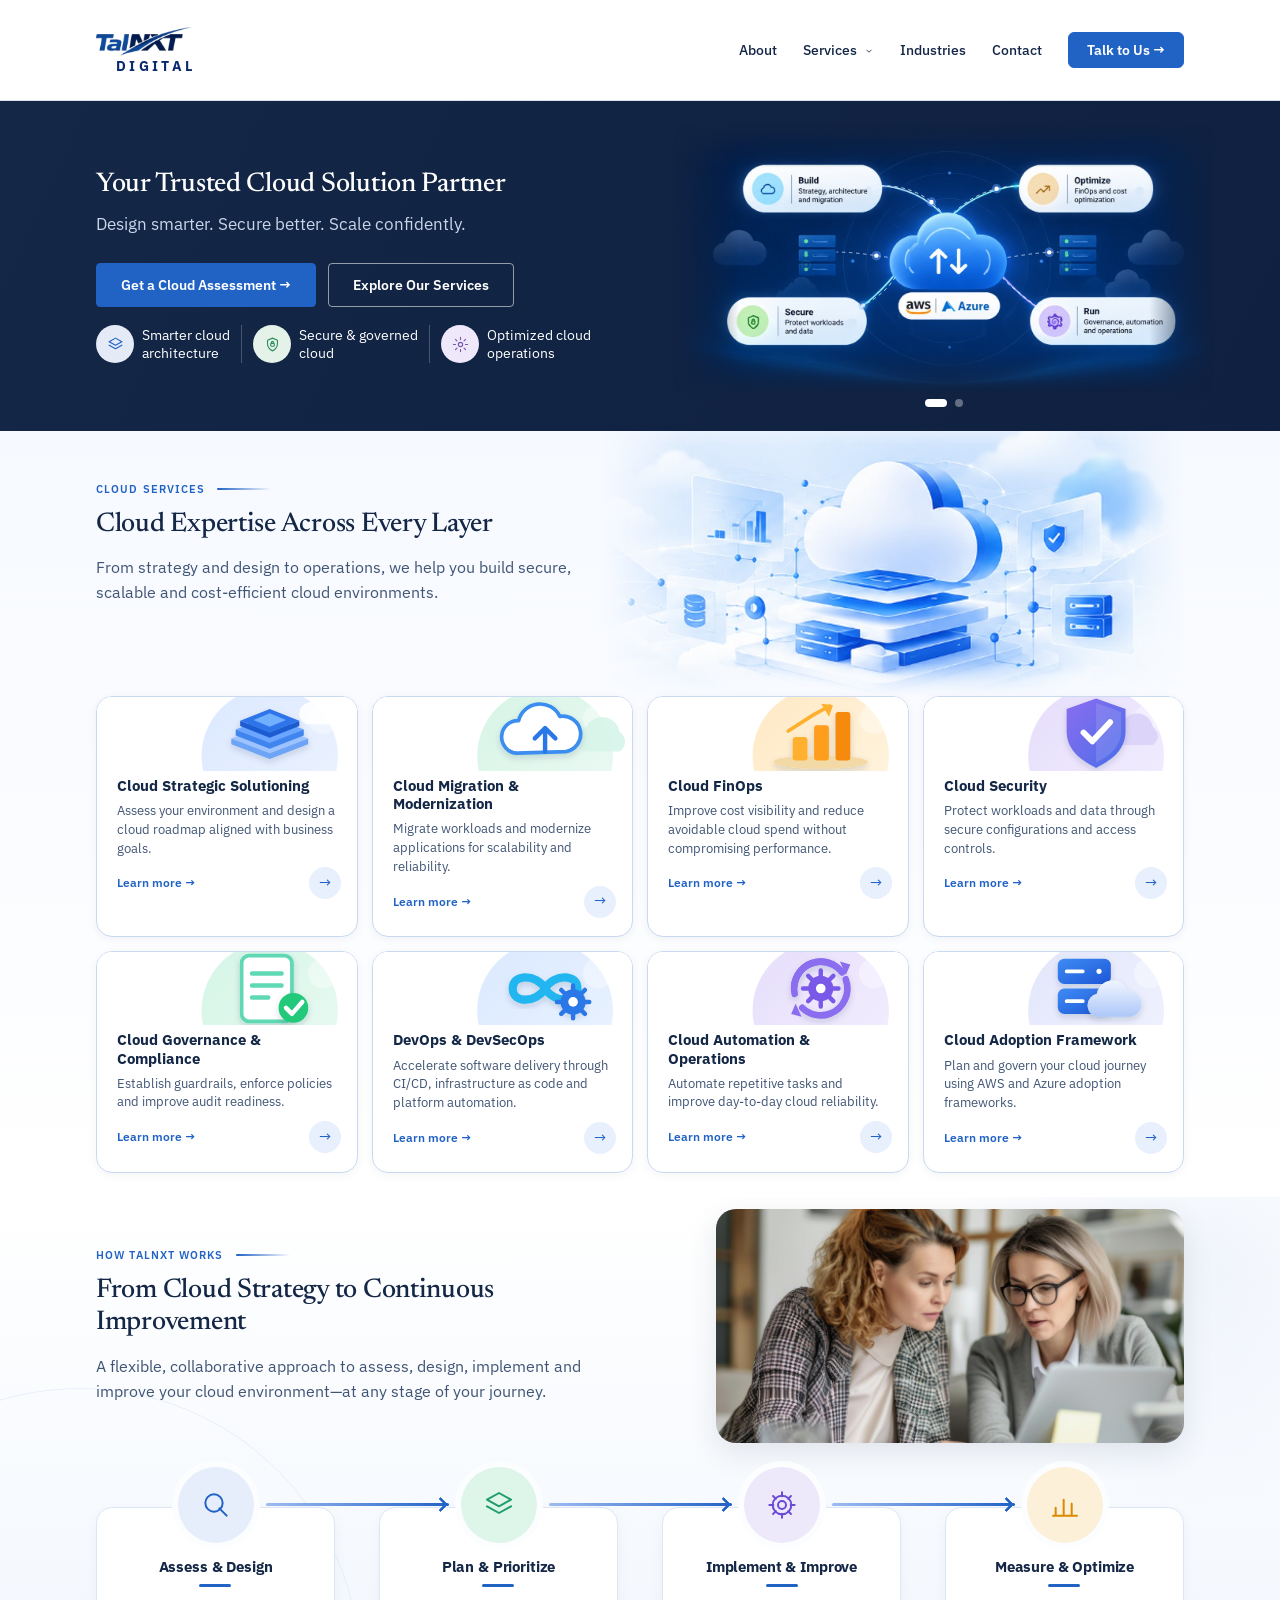
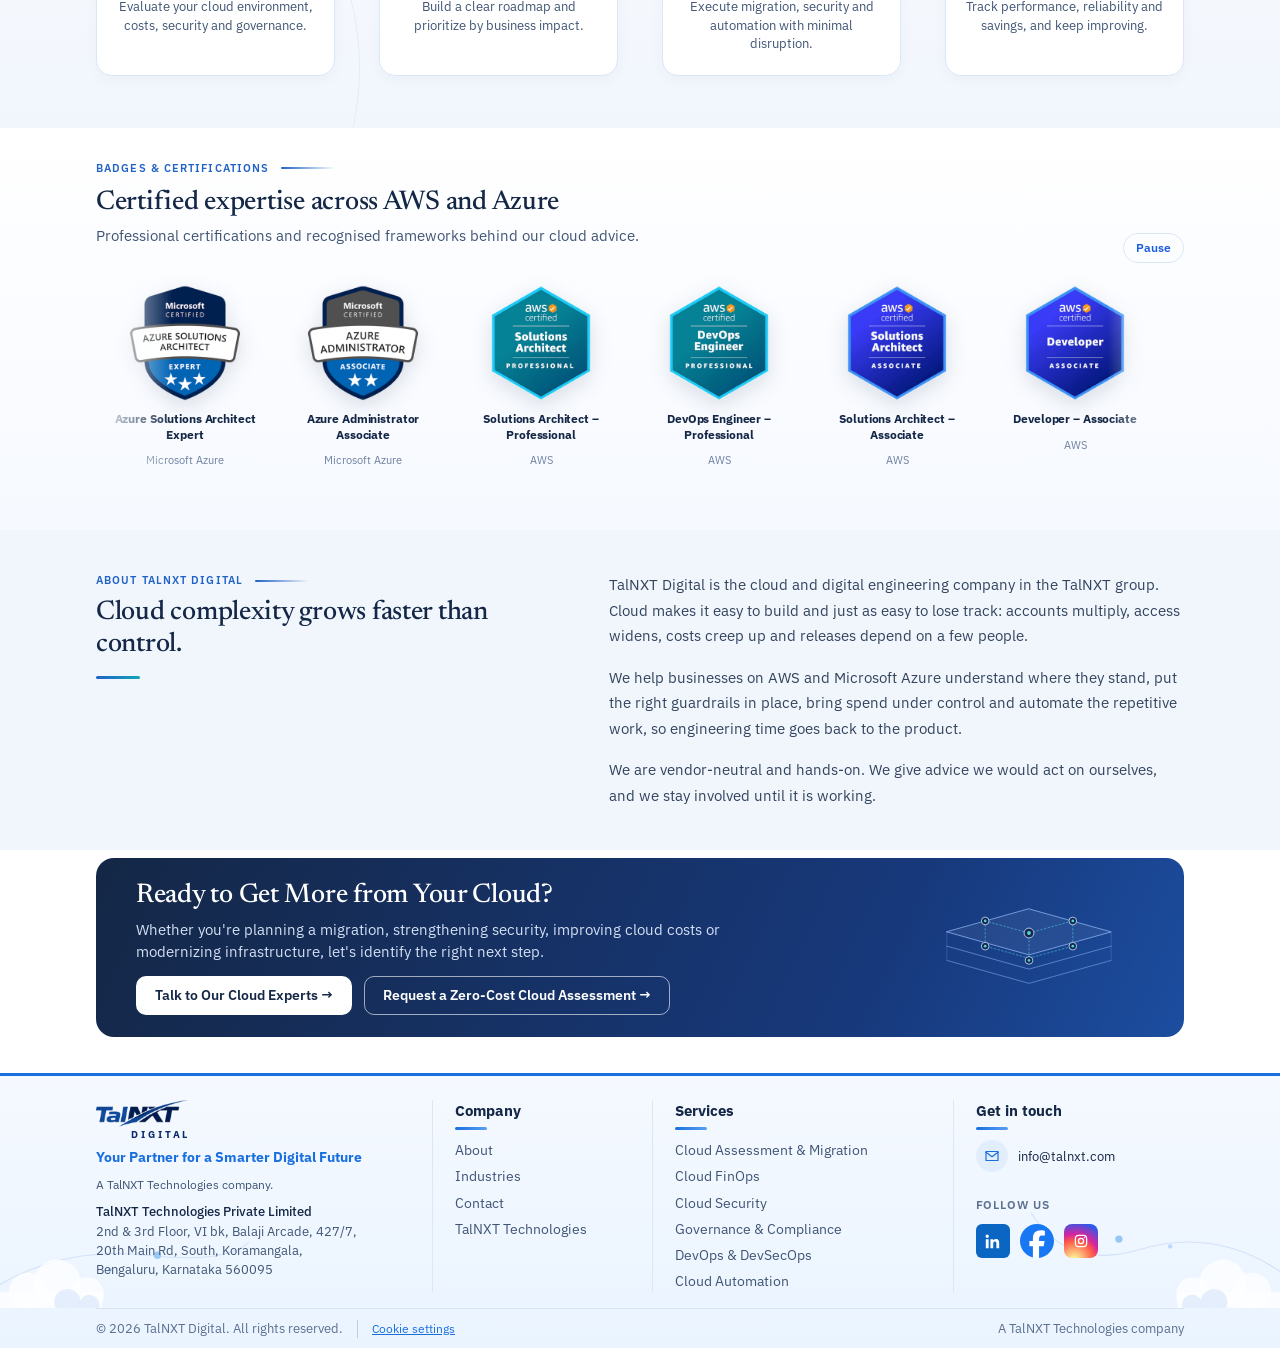
==== commit 16885783: "Latest changes" ====
--- a/index.html
+++ b/index.html
@@ -17,10 +17,10 @@
 <link rel="icon" href="img/favicon.svg" type="image/svg+xml" />
 <link rel="preconnect" href="https://fonts.googleapis.com" /><link rel="preconnect" href="https://fonts.gstatic.com" crossorigin />
 <link href="https://fonts.googleapis.com/css2?family=Newsreader:ital,wght@0,400;0,500;0,600;1,500&family=IBM+Plex+Sans:wght@400;500;600;700&display=swap" rel="stylesheet" />
-<link href="css/tokens.css?v=116" rel="stylesheet" />
-<link href="css/base.css?v=116" rel="stylesheet" />
-<link href="css/components.css?v=116" rel="stylesheet" />
-<link href="css/site.css?v=116" rel="stylesheet" />
+<link href="css/tokens.css?v=137" rel="stylesheet" />
+<link href="css/base.css?v=137" rel="stylesheet" />
+<link href="css/components.css?v=137" rel="stylesheet" />
+<link href="css/site.css?v=137" rel="stylesheet" />
 <script src="js/config.js"></script>
 <script src="js/consent.js"></script>
 <script src="js/main.js" defer></script>
@@ -30,10 +30,10 @@
 <header>
   <nav class="site-nav" aria-label="Main">
     <div class="container nav-inner">
-      <a class="logo" href="index.html" aria-label="TalNXT Digital home"><img class="logo-img" src="img/talnxt-logo.png" alt="TalNXT" /><span class="logo-sub">Digital</span></a>
+      <a class="logo" href="#top" aria-label="TalNXT Digital home"><img class="logo-img" src="img/talnxt-logo.png" alt="TalNXT" /><span class="logo-sub">Digital</span></a>
       <button class="nav-toggle" aria-label="Toggle navigation" aria-expanded="false"><span></span><span></span><span></span></button>
       <ul class="nav-links">
-        <li><a href="about.html">About</a></li>
+        <li><a href="#about">About</a></li>
         <li class="has-dropdown">
           <a href="services.html">Services <span class="caret"><svg width="10" height="10" viewBox="0 0 24 24" fill="none" stroke="currentColor" stroke-width="2" aria-hidden="true"><path d="M6 9l6 6 6-6"/></svg></span></a>
           <div class="nav-dropdown">
@@ -49,13 +49,14 @@
         </li>
         <li><a href="industries.html">Industries</a></li>
         <li><a href="contact.html">Contact</a></li>
-        <li><a class="btn accent" href="contact.html">Get a Cloud Assessment →</a></li>
+        <li><a class="btn accent" href="contact.html">Talk to Us →</a></li>
       </ul>
     </div>
   </nav>
 </header>
 <main id="main">
 
+<span id="top"></span>
 <section class="hero">
   <div class="container">
     <div class="hero-text">
@@ -64,7 +65,11 @@
       <div class="hero-actions"><a class="btn accent" href="contact.html">Get a Cloud Assessment →</a><a class="btn" href="services.html">Explore Our Services</a></div>
       <ul class="benefits"><li class="benefit"><span class="icon-badge sm build"><svg width="17" height="17" viewBox="0 0 24 24" fill="none" stroke="currentColor" stroke-width="1.6" stroke-linecap="round" stroke-linejoin="round" aria-hidden="true"><path d="M12 3l9 5-9 5-9-5z"/><path d="M3 13l9 5 9-5"/></svg></span><span class="b-t">Smarter cloud<br>architecture</span></li><li class="benefit"><span class="icon-badge sm scale"><svg width="17" height="17" viewBox="0 0 24 24" fill="none" stroke="currentColor" stroke-width="1.6" stroke-linecap="round" stroke-linejoin="round" aria-hidden="true"><path d="M12 3l7 3v5c0 4.5-3 8-7 10-4-2-7-5.5-7-10V6z"/><rect x="9.5" y="10.5" width="5" height="4" rx="1"/><path d="M10.5 10.5V9a1.5 1.5 0 0 1 3 0v1.5"/></svg></span><span class="b-t">Secure &amp; governed<br>cloud</span></li><li class="benefit"><span class="icon-badge sm transform"><svg width="17" height="17" viewBox="0 0 24 24" fill="none" stroke="currentColor" stroke-width="1.6" stroke-linecap="round" stroke-linejoin="round" aria-hidden="true"><circle cx="12" cy="12" r="3"/><path d="M12 2v3M12 19v3M2 12h3M19 12h3M4.9 4.9l2.1 2.1M17 17l2.1 2.1M4.9 19.1L7 17M17 7l2.1-2.1"/></svg></span><span class="b-t">Optimized cloud<br>operations</span></li></ul>
     </div>
-    <div class="hero-art hero-art-img"><img src="img/hero-illustration.jpg?v=2" width="1366" height="679" alt="Cloud services diagram: Build (strategy, architecture and migration), Optimize (FinOps and cost optimization), Secure (protect workloads and data) and Run (governance, automation and operations) around a central cloud, with AWS and Microsoft Azure"></div>
+    <div class="hero-art hero-art-img" id="heroRot" role="img" aria-label="Cloud services diagram: Build (strategy, architecture and migration), Optimize (FinOps and cost optimization), Secure (protect workloads and data) and Run (governance, automation and operations) around a central cloud, with AWS and Microsoft Azure">
+      <div class="hr-stage"><img class="on" src="img/hero-illustration-a.svg?v=2" width="1366" height="679" alt=""><img src="img/hero-illustration-b.svg?v=2" width="1366" height="679" alt=""></div>
+      <div class="hr-ctl"><button type="button" class="hr-dot" aria-label="Show illustration 1" aria-current="true"></button><button type="button" class="hr-dot" aria-label="Show illustration 2" aria-current="false"></button></div>
+    </div>
+    <script>(function(){var r=document.getElementById('heroRot');if(!r)return;var im=r.querySelectorAll('.hr-stage img'),d=r.querySelectorAll('.hr-dot'),i=0,t,rm=window.matchMedia('(prefers-reduced-motion: reduce)').matches;function ok(m){return m.complete&&m.naturalWidth>0}function show(n){if(!ok(im[n]))return;i=n;im.forEach(function(m,k){m.classList.toggle('on',k===n)});d.forEach(function(x,k){x.setAttribute('aria-current',k===n?'true':'false')})}function loop(){clearInterval(t);if(!rm)t=setInterval(function(){if(!r.matches(':hover'))show((i+1)%im.length)},4200)}d.forEach(function(x,k){x.addEventListener('click',function(){show(k);loop()})});loop()})();</script>
   </div>
 </section>
 
@@ -75,55 +80,54 @@
         <div class="eyebrow svc-eyebrow">Cloud services</div>
         <h2 class="svc-h">Cloud Expertise Across Every Layer</h2>
         <p class="copy">From strategy and design to operations, we help you build secure, scalable and cost-efficient cloud environments.</p>
-        <a class="svc-cta" href="services.html">Explore our cloud services →</a>
       </div>
       <img class="svc-hero" src="img/svc-hero.jpg" width="1062" height="528" alt="Cloud and server illustration with analytics, security and automation panels" loading="lazy">
     </div>
     <div class="svc-grid">
       <article class="svc-card">
-        <img class="svc-pic" src="img/svc1.jpg" width="464" height="132" alt="" loading="lazy">
+        <div class="svc-media"><img class="svc-pic" src="img/svc1.svg" width="452" height="132" alt="" loading="lazy"></div>
         <h3 class="svc-title">Cloud Strategic Solutioning</h3>
         <p class="svc-desc">Assess your environment and design a cloud roadmap aligned with business goals.</p>
         <div class="svc-foot"><a class="link-arrow" href="services.html#assessment">Learn more →</a><a class="svc-go" href="services.html#assessment" aria-label="Learn more about Cloud Strategic Solutioning">→</a></div>
       </article>
       <article class="svc-card">
-        <img class="svc-pic" src="img/svc2.jpg" width="464" height="132" alt="" loading="lazy">
+        <div class="svc-media"><img class="svc-pic" src="img/svc2.svg" width="452" height="132" alt="" loading="lazy"></div>
         <h3 class="svc-title">Cloud Migration &amp; Modernization</h3>
         <p class="svc-desc">Migrate workloads and modernize applications for scalability and reliability.</p>
         <div class="svc-foot"><a class="link-arrow" href="services.html#assessment">Learn more →</a><a class="svc-go" href="services.html#assessment" aria-label="Learn more about Cloud Migration &amp; Modernization">→</a></div>
       </article>
       <article class="svc-card">
-        <img class="svc-pic" src="img/svc3.jpg" width="464" height="132" alt="" loading="lazy">
+        <div class="svc-media"><img class="svc-pic" src="img/svc3.svg" width="452" height="132" alt="" loading="lazy"></div>
         <h3 class="svc-title">Cloud FinOps</h3>
         <p class="svc-desc">Improve cost visibility and reduce avoidable cloud spend without compromising performance.</p>
         <div class="svc-foot"><a class="link-arrow" href="services.html#finops">Learn more →</a><a class="svc-go" href="services.html#finops" aria-label="Learn more about Cloud FinOps">→</a></div>
       </article>
       <article class="svc-card">
-        <img class="svc-pic" src="img/svc5.jpg" width="464" height="132" alt="" loading="lazy">
+        <div class="svc-media"><img class="svc-pic" src="img/svc5.svg" width="452" height="132" alt="" loading="lazy"></div>
         <h3 class="svc-title">Cloud Security</h3>
         <p class="svc-desc">Protect workloads and data through secure configurations and access controls.</p>
         <div class="svc-foot"><a class="link-arrow" href="services.html#security">Learn more →</a><a class="svc-go" href="services.html#security" aria-label="Learn more about Cloud Security">→</a></div>
       </article>
       <article class="svc-card">
-        <img class="svc-pic" src="img/svc6.jpg" width="464" height="132" alt="" loading="lazy">
+        <div class="svc-media"><img class="svc-pic" src="img/svc6.svg" width="452" height="132" alt="" loading="lazy"></div>
         <h3 class="svc-title">Cloud Governance &amp; Compliance</h3>
         <p class="svc-desc">Establish guardrails, enforce policies and improve audit readiness.</p>
         <div class="svc-foot"><a class="link-arrow" href="services.html#governance">Learn more →</a><a class="svc-go" href="services.html#governance" aria-label="Learn more about Cloud Governance &amp; Compliance">→</a></div>
       </article>
       <article class="svc-card">
-        <img class="svc-pic" src="img/svc7.jpg" width="464" height="132" alt="" loading="lazy">
+        <div class="svc-media"><img class="svc-pic" src="img/svc7.svg" width="452" height="132" alt="" loading="lazy"></div>
         <h3 class="svc-title">DevOps &amp; DevSecOps</h3>
         <p class="svc-desc">Accelerate software delivery through CI/CD, infrastructure as code and platform automation.</p>
         <div class="svc-foot"><a class="link-arrow" href="services.html#devops">Learn more →</a><a class="svc-go" href="services.html#devops" aria-label="Learn more about DevOps &amp; DevSecOps">→</a></div>
       </article>
       <article class="svc-card">
-        <img class="svc-pic" src="img/svc8.jpg" width="464" height="132" alt="" loading="lazy">
+        <div class="svc-media"><img class="svc-pic" src="img/svc8.svg" width="452" height="132" alt="" loading="lazy"></div>
         <h3 class="svc-title">Cloud Automation &amp; Operations</h3>
         <p class="svc-desc">Automate repetitive tasks and improve day-to-day cloud reliability.</p>
         <div class="svc-foot"><a class="link-arrow" href="services.html#automation">Learn more →</a><a class="svc-go" href="services.html#automation" aria-label="Learn more about Cloud Automation &amp; Operations">→</a></div>
       </article>
       <article class="svc-card">
-        <img class="svc-pic" src="img/svc9.jpg" width="464" height="132" alt="" loading="lazy">
+        <div class="svc-media"><img class="svc-pic" src="img/svc9.svg" width="452" height="132" alt="" loading="lazy"></div>
         <h3 class="svc-title">Cloud Adoption Framework</h3>
         <p class="svc-desc">Plan and govern your cloud journey using AWS and Azure adoption frameworks.</p>
         <div class="svc-foot"><a class="link-arrow" href="services.html#assessment">Learn more →</a><a class="svc-go" href="services.html#assessment" aria-label="Learn more about Cloud Adoption Framework">→</a></div>
@@ -136,13 +140,13 @@
   <div class="container">
     <div class="hw-intro">
       <div class="hw-copy">
-        <div class="eyebrow svc-eyebrow">How we work</div>
+        <div class="eyebrow svc-eyebrow">How TalNXT Works</div>
         <h2 class="hw-h">From Cloud Strategy to Continuous Improvement</h2>
         <p class="copy">A flexible, collaborative approach to assess, design, implement and improve your cloud environment—at any stage of your journey.</p>
       </div>
       <figure class="hw-photo"><img src="img/team-discussion.jpg" width="1920" height="960" alt="Two colleagues reviewing and analysing a project together on a laptop" loading="lazy"></figure>
     </div>
-    <ol class="hw-grid"><li class="hw-step"><span class="svc-ic hw-ic ib-blue"><svg width="32" height="32" viewBox="0 0 24 24" fill="none" stroke="currentColor" stroke-width="1.5" stroke-linecap="round" stroke-linejoin="round" aria-hidden="true"><circle cx="10.500" cy="10.500" r="6.500"/><path d="M14.5 14.5L20 20"/></svg></span><div class="hw-card"><h3 class="hw-title">Assess &amp; Design</h3><p class="hw-text">Evaluate your cloud environment, costs, security and governance.</p></div></li><li class="hw-step"><span class="svc-ic hw-ic ib-green"><svg width="32" height="32" viewBox="0 0 24 24" fill="none" stroke="currentColor" stroke-width="1.5" stroke-linecap="round" stroke-linejoin="round" aria-hidden="true"><path d="M12 3l9 5-9 5-9-5z"/><path d="M3 13l9 5 9-5"/></svg></span><div class="hw-card"><h3 class="hw-title">Plan &amp; Prioritize</h3><p class="hw-text">Build a clear roadmap and prioritize by business impact.</p></div></li><li class="hw-step"><span class="svc-ic hw-ic ib-violet"><svg width="32" height="32" viewBox="0 0 24 24" fill="none" stroke="currentColor" stroke-width="1.5" stroke-linecap="round" stroke-linejoin="round" aria-hidden="true"><circle cx="12" cy="12" r="3"/><path d="M12 2.500v3M12 18.500v3M2.500 12h3M18.500 12h3M5.300 5.300l2.100 2.100M16.600 16.600l2.100 2.100M5.300 18.700l2.100-2.100M16.600 7.400l2.100-2.100"/><circle cx="12" cy="12" r="7"/></svg></span><div class="hw-card"><h3 class="hw-title">Implement &amp; Improve</h3><p class="hw-text">Execute migration, security and automation with minimal disruption.</p></div></li><li class="hw-step"><span class="svc-ic hw-ic ib-amber"><svg width="32" height="32" viewBox="0 0 24 24" fill="none" stroke="currentColor" stroke-width="1.5" stroke-linecap="round" stroke-linejoin="round" aria-hidden="true"><path d="M5 20v-6M11 20V8M17 20v-9M3 20h18"/></svg></span><div class="hw-card"><h3 class="hw-title">Measure &amp; Optimize</h3><p class="hw-text">Track performance, reliability and savings, and keep improving.</p></div></li></ol>
+    <ol class="hw-grid"><li class="hw-step" style="--i:0"><span class="svc-ic hw-ic ib-blue"><svg width="32" height="32" viewBox="0 0 24 24" fill="none" stroke="currentColor" stroke-width="1.5" stroke-linecap="round" stroke-linejoin="round" aria-hidden="true"><circle cx="10.500" cy="10.500" r="6.500"/><path d="M14.5 14.5L20 20"/></svg></span><div class="hw-card"><h3 class="hw-title">Assess &amp; Design</h3><p class="hw-text">Evaluate your cloud environment, costs, security and governance.</p></div><span class="hw-flow" aria-hidden="true"></span></li><li class="hw-step" style="--i:1"><span class="svc-ic hw-ic ib-green"><svg width="32" height="32" viewBox="0 0 24 24" fill="none" stroke="currentColor" stroke-width="1.5" stroke-linecap="round" stroke-linejoin="round" aria-hidden="true"><path d="M12 3l9 5-9 5-9-5z"/><path d="M3 13l9 5 9-5"/></svg></span><div class="hw-card"><h3 class="hw-title">Plan &amp; Prioritize</h3><p class="hw-text">Build a clear roadmap and prioritize by business impact.</p></div><span class="hw-flow" aria-hidden="true"></span></li><li class="hw-step" style="--i:2"><span class="svc-ic hw-ic ib-violet"><svg width="32" height="32" viewBox="0 0 24 24" fill="none" stroke="currentColor" stroke-width="1.5" stroke-linecap="round" stroke-linejoin="round" aria-hidden="true"><circle cx="12" cy="12" r="3"/><path d="M12 2.500v3M12 18.500v3M2.500 12h3M18.500 12h3M5.300 5.300l2.100 2.100M16.600 16.600l2.100 2.100M5.300 18.700l2.100-2.100M16.600 7.400l2.100-2.100"/><circle cx="12" cy="12" r="7"/></svg></span><div class="hw-card"><h3 class="hw-title">Implement &amp; Improve</h3><p class="hw-text">Execute migration, security and automation with minimal disruption.</p></div><span class="hw-flow" aria-hidden="true"></span></li><li class="hw-step" style="--i:3"><span class="svc-ic hw-ic ib-amber"><svg width="32" height="32" viewBox="0 0 24 24" fill="none" stroke="currentColor" stroke-width="1.5" stroke-linecap="round" stroke-linejoin="round" aria-hidden="true"><path d="M5 20v-6M11 20V8M17 20v-9M3 20h18"/></svg></span><div class="hw-card"><h3 class="hw-title">Measure &amp; Optimize</h3><p class="hw-text">Track performance, reliability and savings, and keep improving.</p></div></li></ol>
   </div>
 </section>
 
@@ -152,107 +156,19 @@
     <div class="eyebrow svc-eyebrow">Badges &amp; Certifications</div>
     <h2 class="bd-h">Certified expertise across AWS and Azure</h2>
     <p class="copy bd-lead">Professional certifications and recognised frameworks behind our cloud advice.</p>
-    <!-- Static badges: to show official artwork, put the badge image in each .cert-emblem and link the tile to its verification page. -->
-    <ul class="cert-grid"><li class="cert cert-az"><span class="cert-emblem"><svg class="cert-hex" viewBox="0 0 64 72" aria-hidden="true"><path d="M32 3l26 15v36L32 69 6 54V18z" fill="currentColor" opacity=".12"/><path d="M32 3l26 15v36L32 69 6 54V18z" fill="none" stroke="currentColor" stroke-width="2.4" stroke-linejoin="round"/></svg><span class="cert-code">AZ‑305</span></span><div class="cert-body"><h3 class="cert-name">Azure Solutions Architect Expert</h3><p class="cert-vendor">Microsoft Azure</p></div></li><li class="cert cert-az"><span class="cert-emblem"><svg class="cert-hex" viewBox="0 0 64 72" aria-hidden="true"><path d="M32 3l26 15v36L32 69 6 54V18z" fill="currentColor" opacity=".12"/><path d="M32 3l26 15v36L32 69 6 54V18z" fill="none" stroke="currentColor" stroke-width="2.4" stroke-linejoin="round"/></svg><span class="cert-code">AZ‑104</span></span><div class="cert-body"><h3 class="cert-name">Azure Administrator Associate</h3><p class="cert-vendor">Microsoft Azure</p></div></li><li class="cert cert-az"><span class="cert-emblem"><svg class="cert-hex" viewBox="0 0 64 72" aria-hidden="true"><path d="M32 3l26 15v36L32 69 6 54V18z" fill="currentColor" opacity=".12"/><path d="M32 3l26 15v36L32 69 6 54V18z" fill="none" stroke="currentColor" stroke-width="2.4" stroke-linejoin="round"/></svg><span class="cert-code">DP‑400</span></span><div class="cert-body"><h3 class="cert-name">Microsoft Azure certification</h3><p class="cert-vendor">Microsoft Azure</p></div></li><li class="cert cert-az"><span class="cert-emblem"><svg class="cert-hex" viewBox="0 0 64 72" aria-hidden="true"><path d="M32 3l26 15v36L32 69 6 54V18z" fill="currentColor" opacity=".12"/><path d="M32 3l26 15v36L32 69 6 54V18z" fill="none" stroke="currentColor" stroke-width="2.4" stroke-linejoin="round"/></svg><span class="cert-code">SC‑500</span></span><div class="cert-body"><h3 class="cert-name">Microsoft Azure certification</h3><p class="cert-vendor">Microsoft Azure</p></div></li><li class="cert cert-aws"><span class="cert-emblem"><svg class="cert-hex" viewBox="0 0 64 72" aria-hidden="true"><path d="M32 3l26 15v36L32 69 6 54V18z" fill="currentColor" opacity=".12"/><path d="M32 3l26 15v36L32 69 6 54V18z" fill="none" stroke="currentColor" stroke-width="2.4" stroke-linejoin="round"/></svg><span class="cert-code">SA Pro</span></span><div class="cert-body"><h3 class="cert-name">Solutions Architect – Professional</h3><p class="cert-vendor">AWS</p></div></li><li class="cert cert-aws"><span class="cert-emblem"><svg class="cert-hex" viewBox="0 0 64 72" aria-hidden="true"><path d="M32 3l26 15v36L32 69 6 54V18z" fill="currentColor" opacity=".12"/><path d="M32 3l26 15v36L32 69 6 54V18z" fill="none" stroke="currentColor" stroke-width="2.4" stroke-linejoin="round"/></svg><span class="cert-code">DevOps Pro</span></span><div class="cert-body"><h3 class="cert-name">DevOps Engineer – Professional</h3><p class="cert-vendor">AWS</p></div></li><li class="cert cert-aws"><span class="cert-emblem"><svg class="cert-hex" viewBox="0 0 64 72" aria-hidden="true"><path d="M32 3l26 15v36L32 69 6 54V18z" fill="currentColor" opacity=".12"/><path d="M32 3l26 15v36L32 69 6 54V18z" fill="none" stroke="currentColor" stroke-width="2.4" stroke-linejoin="round"/></svg><span class="cert-code">SA Assoc</span></span><div class="cert-body"><h3 class="cert-name">Solutions Architect – Associate</h3><p class="cert-vendor">AWS</p></div></li><li class="cert cert-aws"><span class="cert-emblem"><svg class="cert-hex" viewBox="0 0 64 72" aria-hidden="true"><path d="M32 3l26 15v36L32 69 6 54V18z" fill="currentColor" opacity=".12"/><path d="M32 3l26 15v36L32 69 6 54V18z" fill="none" stroke="currentColor" stroke-width="2.4" stroke-linejoin="round"/></svg><span class="cert-code">DevOps Assoc</span></span><div class="cert-body"><h3 class="cert-name">DevOps – Associate</h3><p class="cert-vendor">AWS</p></div></li><li class="cert cert-tog"><span class="cert-emblem"><svg class="cert-hex" viewBox="0 0 64 72" aria-hidden="true"><path d="M32 3l26 15v36L32 69 6 54V18z" fill="currentColor" opacity=".12"/><path d="M32 3l26 15v36L32 69 6 54V18z" fill="none" stroke="currentColor" stroke-width="2.4" stroke-linejoin="round"/></svg><span class="cert-code">TOGAF</span></span><div class="cert-body"><h3 class="cert-name">Enterprise architecture framework</h3><p class="cert-vendor">The Open Group</p></div></li><li class="cert cert-war"><span class="cert-emblem"><svg class="cert-hex" viewBox="0 0 64 72" aria-hidden="true"><path d="M32 3l26 15v36L32 69 6 54V18z" fill="currentColor" opacity=".12"/><path d="M32 3l26 15v36L32 69 6 54V18z" fill="none" stroke="currentColor" stroke-width="2.4" stroke-linejoin="round"/></svg><span class="cert-code">WA Review</span></span><div class="cert-body"><h3 class="cert-name">Well-Architected Reviewer</h3><p class="cert-vendor">AWS</p></div></li></ul>
-    <div class="fw-row"><span class="fw-label">Platforms &amp; frameworks</span><ul class="fw-list"><li class="fw"><span class="svc-ic fw-ic ib-amber"><svg width="16" height="16" viewBox="0 0 24 24" fill="none" stroke="currentColor" stroke-width="1.6" stroke-linecap="round" stroke-linejoin="round" aria-hidden="true"><path d="M7 18a4 4 0 0 1-.6-7.96A5.5 5.5 0 0 1 17 8.5a4.75 4.75 0 0 1 0 9.5z"/><path d="M9.5 13l2 2 3.5-3.5"/></svg></span>Amazon Web Services</li><li class="fw"><span class="svc-ic fw-ic ib-blue"><svg width="16" height="16" viewBox="0 0 24 24" fill="none" stroke="currentColor" stroke-width="1.6" stroke-linecap="round" stroke-linejoin="round" aria-hidden="true"><path d="M7 18a4 4 0 0 1-.6-7.96A5.5 5.5 0 0 1 17 8.5a4.75 4.75 0 0 1 0 9.5z"/><path d="M9.5 13l2 2 3.5-3.5"/></svg></span>Microsoft Azure</li><li class="fw"><span class="svc-ic fw-ic ib-green"><svg width="16" height="16" viewBox="0 0 24 24" fill="none" stroke="currentColor" stroke-width="1.6" stroke-linecap="round" stroke-linejoin="round" aria-hidden="true"><path d="M12 3l9 5-9 5-9-5z"/><path d="M3 13l9 5 9-5"/></svg></span>Well-Architected</li><li class="fw"><span class="svc-ic fw-ic ib-amber"><svg width="16" height="16" viewBox="0 0 24 24" fill="none" stroke="currentColor" stroke-width="1.6" stroke-linecap="round" stroke-linejoin="round" aria-hidden="true"><path d="M3 17l6-6 4 4 8-8"/><path d="M15 7h6v6"/></svg></span>FinOps Foundation</li><li class="fw"><span class="svc-ic fw-ic ib-violet"><svg width="16" height="16" viewBox="0 0 24 24" fill="none" stroke="currentColor" stroke-width="1.6" stroke-linecap="round" stroke-linejoin="round" aria-hidden="true"><path d="M12 3l7 3v5c0 4.5-3 8-7 10-4-2-7-5.5-7-10V6z"/><rect x="9.5" y="10.5" width="5" height="4" rx="1"/><path d="M10.5 10.5V9a1.5 1.5 0 0 1 3 0v1.5"/></svg></span>CIS Benchmarks</li></ul></div>
-  </div>
-</section>
-
-
-<section class="sec pf-sec" id="proof">
-  <div class="container">
-    <div class="eyebrow svc-eyebrow">Proof of capability</div>
-    <h2 class="pf-h">Practical Cloud Expertise. Measurable Outcomes.</h2>
-    <p class="copy pf-lead">From architecture and migration to security, FinOps and operations, we turn cloud complexity into clear priorities and actionable improvements.</p>
-    <div class="pf-grid"><article class="pf-card"><div class="pf-vis"><svg class="pf-art" viewBox="0 0 360 190" role="img" aria-label="Illustrative cloud architecture diagram with edge, application and data tiers and a three-wave migration plan">
-<rect width="360" height="190" fill="#f4f8fd"/>
-<g font-family="IBM Plex Sans, Arial, sans-serif" font-size="9.5" font-weight="600" fill="#142746" text-anchor="middle">
-<rect x="14" y="18" width="62" height="34" rx="8" fill="#fff" stroke="#c9d8ee"/><text x="45" y="39">Users</text>
-<rect x="104" y="18" width="62" height="34" rx="8" fill="#e6eefc" stroke="#2162c5"/><text x="135" y="39">Edge / CDN</text>
-<rect x="194" y="10" width="152" height="112" rx="10" fill="#fff" stroke="#c9d8ee" stroke-dasharray="4 3"/><text x="270" y="26" fill="#6c7f9f" font-size="8.5">Cloud network</text>
-<rect x="206" y="36" width="60" height="34" rx="7" fill="#e6eefc" stroke="#2162c5"/><text x="236" y="57">App tier</text>
-<rect x="274" y="36" width="60" height="34" rx="7" fill="#dff6f9" stroke="#10a6b8"/><text x="304" y="57">Data tier</text>
-<rect x="206" y="78" width="128" height="30" rx="7" fill="#f4f8fd" stroke="#c9d8ee"/><text x="270" y="97" fill="#405575">Identity · Logging · Backup</text>
-</g>
-<g stroke="#2162c5" stroke-width="2" fill="none" stroke-linecap="round" stroke-linejoin="round"><path d="M76 35h24M166 35h24M266 53h8"/><path d="M96 31l4 4-4 4M186 31l4 4-4 4"/></g>
-<g font-family="IBM Plex Sans, Arial, sans-serif" font-size="8.5" font-weight="700" fill="#fff" text-anchor="middle">
-<text x="16" y="146" fill="#6c7f9f" text-anchor="start" font-weight="600">Migration plan</text>
-<rect x="14" y="154" width="104" height="22" rx="11" fill="#9dbcf0"/><text x="66" y="168">Wave 1</text>
-<rect x="128" y="154" width="104" height="22" rx="11" fill="#5b8fe0"/><text x="180" y="168">Wave 2</text>
-<rect x="242" y="154" width="104" height="22" rx="11" fill="#2162c5"/><text x="294" y="168">Wave 3</text></g></svg><span class="pf-tag">Illustrative example</span></div><div class="pf-body"><h3 class="pf-title">Cloud engineering</h3><p class="pf-desc">Architecture, migration and infrastructure design.</p><ul class="pf-list"><li>Target architecture diagrams</li><li>Migration wave plan</li><li>Infrastructure as code standards</li></ul></div></article><article class="pf-card"><div class="pf-vis"><svg class="pf-art" viewBox="0 0 360 190" role="img" aria-label="Illustrative security and governance view with access control, policy guardrails and audit checklist">
-<rect width="360" height="190" fill="#f4f8fd"/>
-<path d="M82 22l46 17v30c0 28-19 50-46 62-27-12-46-34-46-62V39z" fill="#e6eefc" stroke="#2162c5" stroke-width="2.4" stroke-linejoin="round"/>
-<path d="M62 80l14 14 28-30" fill="none" stroke="#10a6b8" stroke-width="5" stroke-linecap="round" stroke-linejoin="round"/>
-<g font-family="IBM Plex Sans, Arial, sans-serif" font-size="9.5" font-weight="600" fill="#142746">
-<rect x="156" y="20" width="190" height="30" rx="8" fill="#fff" stroke="#dce7f6"/><circle cx="173" cy="35" r="7" fill="#dff6f9" stroke="#10a6b8"/><path d="M170 35l2.5 2.5 4.5-5" fill="none" stroke="#10a6b8" stroke-width="1.8" stroke-linecap="round"/><text x="188" y="38">Least-privilege access</text>
-<rect x="156" y="58" width="190" height="30" rx="8" fill="#fff" stroke="#dce7f6"/><circle cx="173" cy="73" r="7" fill="#dff6f9" stroke="#10a6b8"/><path d="M170 73l2.5 2.5 4.5-5" fill="none" stroke="#10a6b8" stroke-width="1.8" stroke-linecap="round"/><text x="188" y="76">Policy guardrails</text>
-<rect x="156" y="96" width="190" height="30" rx="8" fill="#fff" stroke="#dce7f6"/><circle cx="173" cy="111" r="7" fill="#dff6f9" stroke="#10a6b8"/><path d="M170 111l2.5 2.5 4.5-5" fill="none" stroke="#10a6b8" stroke-width="1.8" stroke-linecap="round"/><text x="188" y="114">Audit-ready logging</text>
-</g>
-<g font-family="IBM Plex Sans, Arial, sans-serif" font-size="8.5" font-weight="600" text-anchor="middle" fill="#6c7f9f"><text x="82" y="152">Security posture</text>
-<rect x="156" y="136" width="190" height="40" rx="8" fill="#fff" stroke="#c9d8ee" stroke-dasharray="4 3"/>
-<text x="251" y="151">Findings ranked by risk and effort</text></g>
-<rect x="170" y="159" width="52" height="7" rx="3.5" fill="#d95f5f" opacity=".75"/><rect x="226" y="159" width="52" height="7" rx="3.5" fill="#e0a42c"/><rect x="282" y="159" width="52" height="7" rx="3.5" fill="#1f9d6a"/></svg><span class="pf-tag">Illustrative example</span></div><div class="pf-body"><h3 class="pf-title">Security and governance</h3><p class="pf-desc">Access control, guardrails and audit readiness.</p><ul class="pf-list"><li>Security posture review</li><li>Policy and guardrail baseline</li><li>Findings ranked by risk and effort</li></ul></div></article><article class="pf-card"><div class="pf-vis"><svg class="pf-art" viewBox="0 0 360 190" role="img" aria-label="Illustrative cost analysis, observability and automation dashboard">
-<rect width="360" height="190" fill="#f4f8fd"/>
-<g font-family="IBM Plex Sans, Arial, sans-serif" font-size="9" font-weight="600" fill="#6c7f9f">
-<rect x="14" y="14" width="196" height="104" rx="10" fill="#fff" stroke="#dce7f6"/><text x="26" y="32">Cost by service</text>
-<g fill="#2162c5"><rect x="30" y="76" width="18" height="30" rx="3" opacity=".45"/><rect x="56" y="62" width="18" height="44" rx="3" opacity=".6"/><rect x="82" y="50" width="18" height="56" rx="3" opacity=".8"/><rect x="108" y="66" width="18" height="40" rx="3" opacity=".6"/><rect x="134" y="44" width="18" height="62" rx="3"/><rect x="160" y="58" width="18" height="48" rx="3" opacity=".7"/></g>
-<path d="M30 92L56 80 82 70 108 82 134 58 178 66" fill="none" stroke="#10a6b8" stroke-width="2.4" stroke-linecap="round" stroke-linejoin="round" stroke-dasharray="1 4"/>
-<rect x="222" y="14" width="124" height="48" rx="10" fill="#fff" stroke="#dce7f6"/><text x="234" y="30">Observability</text>
-<polyline points="234,54 250,46 264,52 280,40 296,48 312,38 334,44" fill="none" stroke="#2162c5" stroke-width="2.2" stroke-linecap="round" stroke-linejoin="round"/>
-<rect x="222" y="70" width="124" height="48" rx="10" fill="#fff" stroke="#dce7f6"/><text x="234" y="86">Automation</text>
-<g fill="none" stroke="#6a4bd6" stroke-width="2.4" stroke-linecap="round" stroke-linejoin="round"><path d="M312 95a9 9 0 0 0-15-4"/><path d="M297 91l0-5M297 91l5 0"/><path d="M282 104a9 9 0 0 0 15 4"/></g>
-<rect x="14" y="128" width="332" height="48" rx="10" fill="#fff" stroke="#c9d8ee" stroke-dasharray="4 3"/><text x="180" y="146" text-anchor="middle">Optimization backlog</text>
-<rect x="30" y="154" width="92" height="10" rx="5" fill="#9dbcf0"/><rect x="134" y="154" width="92" height="10" rx="5" fill="#5b8fe0"/><rect x="238" y="154" width="92" height="10" rx="5" fill="#2162c5"/>
-</g></svg><span class="pf-tag">Illustrative example</span></div><div class="pf-body"><h3 class="pf-title">Optimization and operations</h3><p class="pf-desc">Cost visibility, observability and automation.</p><ul class="pf-list"><li>Cost analysis by service</li><li>Observability and alerting view</li><li>Automation opportunities list</li></ul></div></article></div>
-    <!-- Add verified case studies, anonymised client examples or sample assessment outputs here when available. -->
-    <div class="pf-slot"><span class="pf-slot-ic" aria-hidden="true">+</span><div><strong>Case studies and sample outputs</strong><span>Verified examples and before-and-after metrics will appear here as they become available.</span></div></div>
-    <p class="pf-note">Visuals are illustrative samples of the deliverables we produce. They are not client results.</p>
-  </div>
-</section>
-
-
-<section class="sec why-sec" id="why">
-  <div class="container why-wrap">
-    <div class="why-intro">
-      <div class="eyebrow svc-eyebrow">Why TalNXT Digital</div>
-      <h2 class="why-h">Cloud Expertise That Works for Your Business.</h2>
-      <a class="why-btn" href="contact.html">Talk to our team →</a>
-      <div class="why-visual"><img class="why-art" src="img/why-illustration.png" width="680" height="310" alt="Illustration of a cloud connected to server infrastructure with security, analytics, document and operations panels" loading="lazy"></div>
-    </div>
-    <ul class="why-grid"><li class="why-card" style="--ac:#2162c5;--pb:#e6eefc;--pc:#2162c5"><span class="svc-ic why-ic ib-blue"><svg width="30" height="30" viewBox="0 0 24 24" fill="none" stroke="currentColor" stroke-width="1.5" stroke-linecap="round" stroke-linejoin="round" aria-hidden="true"><path d="M5 3v18"/><path d="M5 4h12l-2 4 2 4H5"/></svg></span><div class="why-main"><h3 class="why-title">Business-first decisions</h3><span class="why-line"></span><p class="why-desc">Recommendations aligned with business priorities, risk and budget.</p></div><span class="why-out"><svg width="17" height="17" viewBox="0 0 24 24" fill="none" stroke="currentColor" stroke-width="1.6" stroke-linecap="round" stroke-linejoin="round" aria-hidden="true"><path d="M5 20V10M12 20V4M19 20v-7"/></svg>Priorities that fit your goals</span></li><li class="why-card" style="--ac:#10a6b8;--pb:#dff6f9;--pc:#0e7f8d"><span class="svc-ic why-ic ib-cyan"><svg width="30" height="30" viewBox="0 0 24 24" fill="none" stroke="currentColor" stroke-width="1.5" stroke-linecap="round" stroke-linejoin="round" aria-hidden="true"><path d="M7 18a4 4 0 0 1-.6-7.96A5.5 5.5 0 0 1 17 8.5a4.75 4.75 0 0 1 0 9.5z"/><path d="M9.5 13l2 2 3.5-3.5"/></svg></span><div class="why-main"><h3 class="why-title">End-to-end cloud expertise</h3><span class="why-line"></span><p class="why-desc">Support across strategy, architecture, migration, security, optimization and operations.</p></div><span class="why-out"><svg width="17" height="17" viewBox="0 0 24 24" fill="none" stroke="currentColor" stroke-width="1.6" stroke-linecap="round" stroke-linejoin="round" aria-hidden="true"><path d="M12 3l9 5-9 5-9-5z"/><path d="M3 13l9 5 9-5"/></svg>Strategy through operations</span></li><li class="why-card" style="--ac:#6a4bd6;--pb:#eee8fb;--pc:#5a3ec0"><span class="svc-ic why-ic ib-violet"><svg width="30" height="30" viewBox="0 0 24 24" fill="none" stroke="currentColor" stroke-width="1.5" stroke-linecap="round" stroke-linejoin="round" aria-hidden="true"><path d="M8 8l-5 4 5 4M16 8l5 4-5 4M14 5l-4 14"/></svg></span><div class="why-main"><h3 class="why-title">Hands-on implementation</h3><span class="why-line"></span><p class="why-desc">Practical execution support, not just recommendations and reports.</p></div><span class="why-out"><svg width="17" height="17" viewBox="0 0 24 24" fill="none" stroke="currentColor" stroke-width="1.6" stroke-linecap="round" stroke-linejoin="round" aria-hidden="true"><circle cx="9" cy="8" r="3.2"/><path d="M3.5 19c0-3.3 2.5-5.5 5.5-5.5s5.5 2.2 5.5 5.5"/><circle cx="17" cy="9" r="2.3"/><path d="M15.5 14c2.6.3 4.5 2.2 4.5 5"/></svg>Delivery, not just advice</span></li><li class="why-card" style="--ac:#e0a42c;--pb:#fdf0d9;--pc:#8a6a12"><span class="svc-ic why-ic ib-amber"><svg width="30" height="30" viewBox="0 0 24 24" fill="none" stroke="currentColor" stroke-width="1.5" stroke-linecap="round" stroke-linejoin="round" aria-hidden="true"><circle cx="12" cy="12" r="3"/><path d="M12 2v3M12 19v3M2 12h3M19 12h3M4.9 4.9l2.1 2.1M17 17l2.1 2.1M4.9 19.1L7 17M17 7l2.1-2.1"/></svg></span><div class="why-main"><h3 class="why-title">Continuous improvement</h3><span class="why-line"></span><p class="why-desc">Ongoing attention to cost visibility, security posture, reliability and operational efficiency.</p></div><span class="why-out"><svg width="17" height="17" viewBox="0 0 24 24" fill="none" stroke="currentColor" stroke-width="1.6" stroke-linecap="round" stroke-linejoin="round" aria-hidden="true"><path d="M20 12a8 8 0 1 1-2.5-5.8M20 4v5h-5"/></svg>Steady, measurable progress</span></li></ul>
-  </div>
-</section>
-
-
-<section class="sec in-sec" id="insights">
-  <div class="container">
-    <div class="in-head"><div>
-      <div class="eyebrow svc-eyebrow">Insights for What's Next</div>
-      <h2 class="in-h">Insights for Smarter Cloud Decisions.</h2>
-      <p class="copy in-lead">Practical perspectives on cloud architecture, cost, security and engineering to help you make informed decisions.</p></div>
-      <a class="link-arrow in-all" href="insights.html">Explore all insights →</a></div>
-    <div class="in-grid"><article class="in-card"><a class="in-vis" href="insights.html#in-a" tabindex="-1" aria-hidden="true"><svg class="in-art" viewBox="0 0 360 190" role="img" aria-label="Illustration of a layered cloud architecture with five numbered decision points"><rect width="360" height="190" fill="#f4f8fd"/>
-<g font-family="IBM Plex Sans, Arial, sans-serif" font-size="9.5" font-weight="600" fill="#142746" text-anchor="middle">
-<rect x="40" y="28" width="280" height="134" rx="12" fill="#fff" stroke="#c9d8ee" stroke-dasharray="4 3"/>
-<rect x="64" y="46" width="108" height="34" rx="8" fill="#e6eefc" stroke="#2162c5"/><text x="118" y="67">Workloads</text>
-<rect x="188" y="46" width="108" height="34" rx="8" fill="#dff6f9" stroke="#10a6b8"/><text x="242" y="67">Network</text>
-<rect x="64" y="92" width="108" height="34" rx="8" fill="#fff" stroke="#c9d8ee"/><text x="118" y="113">Identity</text>
-<rect x="188" y="92" width="108" height="34" rx="8" fill="#fff" stroke="#c9d8ee"/><text x="242" y="113">Resilience</text>
-<rect x="64" y="136" width="232" height="16" rx="8" fill="#f4f8fd" stroke="#c9d8ee"/><text x="180" y="147.5" font-size="8.5" fill="#405575">Cost and operations</text></g>
-<g font-family="IBM Plex Sans, Arial, sans-serif" font-size="9" font-weight="700" fill="#fff" text-anchor="middle"><circle cx="64" cy="46" r="9" fill="#2162c5"/><text x="64" y="49.2">1</text><circle cx="296" cy="46" r="9" fill="#2162c5"/><text x="296" y="49.2">2</text><circle cx="64" cy="126" r="9" fill="#2162c5"/><text x="64" y="129.2">3</text><circle cx="296" cy="126" r="9" fill="#2162c5"/><text x="296" y="129.2">4</text><circle cx="296" cy="152" r="9" fill="#10a6b8"/><text x="296" y="155.2">5</text></g></svg></a><div class="in-body"><div class="in-meta"><span class="in-topic">Cloud Strategy &amp; Architecture</span><span class="in-draft">Draft</span></div><h3 class="in-title"><a href="insights.html#in-a">Five questions to ask before designing your cloud environment.</a></h3><p class="in-desc">The decisions made before the first workload moves, from landing zone and identity to resilience and ownership, shape cost and risk for years.</p><a class="in-link" href="insights.html#in-a">Read insight →</a></div></article><article class="in-card"><a class="in-vis" href="insights.html#in-b" tabindex="-1" aria-hidden="true"><svg class="in-art" viewBox="0 0 360 190" role="img" aria-label="Illustration of a cloud cost dashboard with a rising trend and service breakdown"><rect width="360" height="190" fill="#f4f8fd"/>
-<rect x="24" y="20" width="312" height="150" rx="12" fill="#fff" stroke="#dce7f6"/>
-<g font-family="IBM Plex Sans, Arial, sans-serif" font-size="9" font-weight="600" fill="#405575"><text x="40" y="42">Monthly spend by service</text></g>
-<g fill="#9dbcf0"><rect x="44" y="108" width="22" height="42" rx="3"/><rect x="78" y="98" width="22" height="52" rx="3"/><rect x="112" y="88" width="22" height="62" rx="3" fill="#5b8fe0"/><rect x="146" y="76" width="22" height="74" rx="3" fill="#5b8fe0"/><rect x="180" y="64" width="22" height="86" rx="3" fill="#2162c5"/></g>
-<line x1="38" y1="150" x2="214" y2="150" stroke="#c9d8ee"/>
-<polyline points="55,100 89,90 123,78 157,64 191,52" fill="none" stroke="#e0a42c" stroke-width="2.2" stroke-linecap="round" stroke-linejoin="round"/><circle cx="191" cy="52" r="3.5" fill="#e0a42c"/>
-<g font-family="IBM Plex Sans, Arial, sans-serif" font-size="8.5" font-weight="600" fill="#142746"><rect x="232" y="56" width="90" height="26" rx="7" fill="#e6eefc"/><text x="240" y="72">Compute</text><rect x="232" y="88" width="90" height="26" rx="7" fill="#dff6f9"/><text x="240" y="104">Storage</text><rect x="232" y="120" width="90" height="26" rx="7" fill="#f4f8fd" stroke="#c9d8ee"/><text x="240" y="136">Idle / unused</text></g></svg></a><div class="in-body"><div class="in-meta"><span class="in-topic">Cloud FinOps</span><span class="in-draft">Draft</span></div><h3 class="in-title"><a href="insights.html#in-b">Where to look first when cloud costs keep rising.</a></h3><p class="in-desc">A practical starting point for finding idle, oversized and untagged resources, and for making spend visible to the teams that drive it.</p><a class="in-link" href="insights.html#in-b">Read insight →</a></div></article><article class="in-card"><a class="in-vis" href="insights.html#in-c" tabindex="-1" aria-hidden="true"><svg class="in-art" viewBox="0 0 360 190" role="img" aria-label="Illustration of layered security and governance controls around a cloud workload"><rect width="360" height="190" fill="#f4f8fd"/>
-<rect x="30" y="18" width="300" height="154" rx="14" fill="#fff" stroke="#c9d8ee" stroke-dasharray="4 3"/>
-<rect x="62" y="40" width="236" height="110" rx="12" fill="#f4f8fd" stroke="#9dbcf0"/>
-<path d="M180 62l32 12v22c0 18-13 30-32 38-19-8-32-20-32-38V74z" fill="#e6eefc" stroke="#2162c5" stroke-width="2" stroke-linejoin="round"/><path d="M166 97l10 10 18-20" fill="none" stroke="#1f9d6a" stroke-width="3" stroke-linecap="round" stroke-linejoin="round"/>
-<g font-family="IBM Plex Sans, Arial, sans-serif" font-size="8.5" font-weight="600" fill="#142746" text-anchor="middle"><rect x="72" y="52" width="58" height="22" rx="6" fill="#fff" stroke="#c9d8ee"/><text x="101" y="66">Policies</text><rect x="230" y="52" width="58" height="22" rx="6" fill="#fff" stroke="#c9d8ee"/><text x="259" y="66">Access</text><rect x="72" y="124" width="58" height="22" rx="6" fill="#fff" stroke="#c9d8ee"/><text x="101" y="138">Logging</text><rect x="230" y="124" width="58" height="22" rx="6" fill="#fff" stroke="#c9d8ee"/><text x="259" y="138">Audit</text></g></svg></a><div class="in-body"><div class="in-meta"><span class="in-topic">Cloud Security &amp; Governance</span><span class="in-draft">Draft</span></div><h3 class="in-title"><a href="insights.html#in-c">Building security and governance into everyday cloud operations.</a></h3><p class="in-desc">How guardrails, least-privilege access and continuous checks can become part of daily engineering rather than a periodic review.</p><a class="in-link" href="insights.html#in-c">Read insight →</a></div></article></div>
-  </div>
-</section>
-
+    <div class="bm-bar"><button class="bm-pp" type="button" id="bm-pp" aria-pressed="false">Pause</button></div>
+    <div class="bm" id="bm" role="region" aria-label="Certification badges"><div class="bm-track"><ul class="bm-group"><li class="bm-tile"><img src="img/badge-azure-solutions-architect-expert.png" width="300" height="300" alt="Microsoft Azure certified: Azure Solutions Architect Expert" loading="lazy"><h3>Azure Solutions Architect Expert</h3><p>Microsoft Azure</p></li><li class="bm-tile"><img src="img/badge-azure-admin-associate.png" width="300" height="300" alt="Microsoft Azure certified: Azure Administrator Associate" loading="lazy"><h3>Azure Administrator Associate</h3><p>Microsoft Azure</p></li><li class="bm-tile"><img src="img/badge-aws-solutions-architect-professional.png" width="300" height="300" alt="AWS certified: Solutions Architect &ndash; Professional" loading="lazy"><h3>Solutions Architect &ndash; Professional</h3><p>AWS</p></li><li class="bm-tile"><img src="img/badge-aws-devops-professional.png" width="300" height="300" alt="AWS certified: DevOps Engineer &ndash; Professional" loading="lazy"><h3>DevOps Engineer &ndash; Professional</h3><p>AWS</p></li><li class="bm-tile"><img src="img/badge-aws-solutions-architect-associate.png" width="300" height="300" alt="AWS certified: Solutions Architect &ndash; Associate" loading="lazy"><h3>Solutions Architect &ndash; Associate</h3><p>AWS</p></li><li class="bm-tile"><img src="img/badge-aws-developer-associate.png" width="300" height="300" alt="AWS certified: Developer &ndash; Associate" loading="lazy"><h3>Developer &ndash; Associate</h3><p>AWS</p></li><li class="bm-tile"><img src="img/badge-togaf.png" width="300" height="300" alt="The Open Group certified: TOGAF Enterprise Architecture Practitioner" loading="lazy"><h3>TOGAF Enterprise Architecture Practitioner</h3><p>The Open Group</p></li><li class="bm-tile"><img src="img/badge-azure-solutions-architect-expert.png" width="300" height="300" alt="Microsoft Azure certified: Azure Solutions Architect Expert" loading="lazy"><h3>Azure Solutions Architect Expert</h3><p>Microsoft Azure</p></li><li class="bm-tile"><img src="img/badge-azure-admin-associate.png" width="300" height="300" alt="Microsoft Azure certified: Azure Administrator Associate" loading="lazy"><h3>Azure Administrator Associate</h3><p>Microsoft Azure</p></li><li class="bm-tile"><img src="img/badge-aws-solutions-architect-professional.png" width="300" height="300" alt="AWS certified: Solutions Architect &ndash; Professional" loading="lazy"><h3>Solutions Architect &ndash; Professional</h3><p>AWS</p></li><li class="bm-tile"><img src="img/badge-aws-devops-professional.png" width="300" height="300" alt="AWS certified: DevOps Engineer &ndash; Professional" loading="lazy"><h3>DevOps Engineer &ndash; Professional</h3><p>AWS</p></li><li class="bm-tile"><img src="img/badge-aws-solutions-architect-associate.png" width="300" height="300" alt="AWS certified: Solutions Architect &ndash; Associate" loading="lazy"><h3>Solutions Architect &ndash; Associate</h3><p>AWS</p></li><li class="bm-tile"><img src="img/badge-aws-developer-associate.png" width="300" height="300" alt="AWS certified: Developer &ndash; Associate" loading="lazy"><h3>Developer &ndash; Associate</h3><p>AWS</p></li><li class="bm-tile"><img src="img/badge-togaf.png" width="300" height="300" alt="The Open Group certified: TOGAF Enterprise Architecture Practitioner" loading="lazy"><h3>TOGAF Enterprise Architecture Practitioner</h3><p>The Open Group</p></li></ul><ul class="bm-group" aria-hidden="true"><li class="bm-tile"><img src="img/badge-azure-solutions-architect-expert.png" width="300" height="300" alt="" loading="lazy"><h3>Azure Solutions Architect Expert</h3><p>Microsoft Azure</p></li><li class="bm-tile"><img src="img/badge-azure-admin-associate.png" width="300" height="300" alt="" loading="lazy"><h3>Azure Administrator Associate</h3><p>Microsoft Azure</p></li><li class="bm-tile"><img src="img/badge-aws-solutions-architect-professional.png" width="300" height="300" alt="" loading="lazy"><h3>Solutions Architect &ndash; Professional</h3><p>AWS</p></li><li class="bm-tile"><img src="img/badge-aws-devops-professional.png" width="300" height="300" alt="" loading="lazy"><h3>DevOps Engineer &ndash; Professional</h3><p>AWS</p></li><li class="bm-tile"><img src="img/badge-aws-solutions-architect-associate.png" width="300" height="300" alt="" loading="lazy"><h3>Solutions Architect &ndash; Associate</h3><p>AWS</p></li><li class="bm-tile"><img src="img/badge-aws-developer-associate.png" width="300" height="300" alt="" loading="lazy"><h3>Developer &ndash; Associate</h3><p>AWS</p></li><li class="bm-tile"><img src="img/badge-togaf.png" width="300" height="300" alt="" loading="lazy"><h3>TOGAF Enterprise Architecture Practitioner</h3><p>The Open Group</p></li><li class="bm-tile"><img src="img/badge-azure-solutions-architect-expert.png" width="300" height="300" alt="" loading="lazy"><h3>Azure Solutions Architect Expert</h3><p>Microsoft Azure</p></li><li class="bm-tile"><img src="img/badge-azure-admin-associate.png" width="300" height="300" alt="" loading="lazy"><h3>Azure Administrator Associate</h3><p>Microsoft Azure</p></li><li class="bm-tile"><img src="img/badge-aws-solutions-architect-professional.png" width="300" height="300" alt="" loading="lazy"><h3>Solutions Architect &ndash; Professional</h3><p>AWS</p></li><li class="bm-tile"><img src="img/badge-aws-devops-professional.png" width="300" height="300" alt="" loading="lazy"><h3>DevOps Engineer &ndash; Professional</h3><p>AWS</p></li><li class="bm-tile"><img src="img/badge-aws-solutions-architect-associate.png" width="300" height="300" alt="" loading="lazy"><h3>Solutions Architect &ndash; Associate</h3><p>AWS</p></li><li class="bm-tile"><img src="img/badge-aws-developer-associate.png" width="300" height="300" alt="" loading="lazy"><h3>Developer &ndash; Associate</h3><p>AWS</p></li><li class="bm-tile"><img src="img/badge-togaf.png" width="300" height="300" alt="" loading="lazy"><h3>TOGAF Enterprise Architecture Practitioner</h3><p>The Open Group</p></li></ul></div></div>
+  </div>
+</section>
+<script>
+(function(){var m=document.getElementById('bm'),b=document.getElementById('bm-pp');if(!m||!b)return;
+b.addEventListener('click',function(){var p=m.classList.toggle('bm-paused');b.textContent=p?'Play':'Pause';b.setAttribute('aria-pressed',p?'true':'false')})})();
+</script>
+
+<section class="sec about-sec" id="about"><div class="container"><div class="row-flex top">
+  <div style="flex:1 1 320px; min-width:0;"><div class="eyebrow svc-eyebrow">About TalNXT Digital</div><h2 class="hw-h" style="margin:8px 0 12px;">Cloud complexity grows faster than control.</h2><div class="accent-line"></div></div>
+  <div style="flex:1.4 1 360px; min-width:0;" class="stack"><p class="copy">TalNXT Digital is the cloud and digital engineering company in the TalNXT group. Cloud makes it easy to build and just as easy to lose track: accounts multiply, access widens, costs creep up and releases depend on a few people.</p><p class="copy">We help businesses on AWS and Microsoft Azure understand where they stand, put the right guardrails in place, bring spend under control and automate the repetitive work, so engineering time goes back to the product.</p><p class="copy">We are vendor-neutral and hands-on. We give advice we would act on ourselves, and we stay involved until it is working.</p></div>
+</div></div></section>
 <section class="fc-sec" id="get-started">
   <div class="container">
     <div class="fc-banner">
@@ -277,14 +193,14 @@
   <div class="container">
     <div class="footer-grid">
       <div>
-        <a class="logo" href="index.html" aria-label="TalNXT Digital home"><img class="logo-img" src="img/talnxt-logo.png" alt="TalNXT" /><span class="logo-sub">Digital</span></a>
+        <a class="logo" href="#top" aria-label="TalNXT Digital home"><img class="logo-img" src="img/talnxt-logo.png" alt="TalNXT" /><span class="logo-sub">Digital</span></a>
         <p class="footer-tag">Your Partner for a Smarter Digital Future</p>
         <p class="muted" style="font-size:12.5px; margin-top:8px;">A TalNXT Technologies company.</p>
         <address class="footer-address">TalNXT Technologies Private Limited<br>2nd &amp; 3rd Floor, VI bk, Balaji Arcade, 427/7,<br>20th Main Rd, South, Koramangala,<br>Bengaluru, Karnataka 560095</address>
       </div>
-      <div><div class="footer-col-title">Company</div><ul class="footer-links"><li><a href="about.html">About</a></li><li><a href="industries.html">Industries</a></li><li><a href="contact.html">Contact</a></li><li><a href="https://www.talnxt.com/" target="_blank" rel="noopener">TalNXT Technologies</a></li></ul></div>
+      <div><div class="footer-col-title">Company</div><ul class="footer-links"><li><a href="#about">About</a></li><li><a href="industries.html">Industries</a></li><li><a href="contact.html">Contact</a></li><li><a href="https://www.talnxt.com/" target="_blank" rel="noopener">TalNXT Technologies</a></li></ul></div>
       <div><div class="footer-col-title">Services</div><ul class="footer-links"><li><a href="services.html#assessment">Cloud Assessment &amp; Migration</a></li><li><a href="services.html#finops">Cloud FinOps</a></li><li><a href="services.html#security">Cloud Security</a></li><li><a href="services.html#governance">Governance &amp; Compliance</a></li><li><a href="services.html#devops">DevOps &amp; DevSecOps</a></li><li><a href="services.html#automation">Cloud Automation</a></li></ul></div>
-      <div><div class="footer-col-title">Get in touch</div><ul class="footer-links"><li><a class="ft-mail" data-cfg="email" href="#"><span class="ft-mail-ic" aria-hidden="true"><svg width="18" height="18" viewBox="0 0 24 24" fill="none" stroke="currentColor" stroke-width="1.6" stroke-linecap="round" stroke-linejoin="round"><path d="M4 6h16v12H4z"/><path d="M4 7l8 6 8-6"/></svg></span><span data-cfg-text data-cfg="email"></span></a></li><li><a data-cfg="phone" data-cfg-text href="#"></a></li><li class="ft-cta-li"><a class="ft-btn" href="contact.html">Get a Cloud Assessment <span aria-hidden="true">→</span></a></li></ul></div>
+      <div><div class="footer-col-title">Get in touch</div><ul class="footer-links"><li><a class="ft-mail" data-cfg="email" href="#"><span class="ft-mail-ic" aria-hidden="true"><svg width="18" height="18" viewBox="0 0 24 24" fill="none" stroke="currentColor" stroke-width="1.6" stroke-linecap="round" stroke-linejoin="round"><path d="M4 6h16v12H4z"/><path d="M4 7l8 6 8-6"/></svg></span><span data-cfg-text data-cfg="email"></span></a></li><li><a data-cfg="phone" data-cfg-text href="#"></a></li></ul><div class="ft-follow">Follow us</div><div class="ft-social" aria-label="Follow TalNXT Digital"><a class="ft-linkedin" href="https://www.linkedin.com/" target="_blank" rel="noopener" aria-label="LinkedIn" title="LinkedIn"><svg width="18" height="18" viewBox="0 0 24 24" fill="none" stroke="currentColor" stroke-width="1.7" stroke-linecap="round" stroke-linejoin="round" aria-hidden="true"><path fill="currentColor" stroke="none" d="M20.447 20.452h-3.554v-5.569c0-1.328-.027-3.037-1.852-3.037-1.853 0-2.136 1.445-2.136 2.939v5.667H9.351V9h3.414v1.561h.046c.477-.9 1.637-1.85 3.37-1.85 3.601 0 4.267 2.37 4.267 5.455v6.286zM5.337 7.433c-1.144 0-2.063-.926-2.063-2.065 0-1.138.92-2.063 2.063-2.063 1.14 0 2.064.925 2.064 2.063 0 1.139-.925 2.065-2.064 2.065zm1.782 13.019H3.555V9h3.564v11.452z"/></svg></a><a class="ft-facebook" href="https://www.facebook.com/" target="_blank" rel="noopener" aria-label="Facebook" title="Facebook"><svg width="18" height="18" viewBox="0 0 24 24" fill="none" stroke="currentColor" stroke-width="1.7" stroke-linecap="round" stroke-linejoin="round" aria-hidden="true"><path fill="#1877f2" stroke="none" d="M9.101 23.691v-7.98H6.627v-3.667h2.474v-1.58c0-4.085 1.848-5.978 5.858-5.978.401 0 .955.042 1.468.103a8.68 8.68 0 0 1 1.141.195v3.325a8.623 8.623 0 0 0-.653-.036 26.805 26.805 0 0 0-.733-.009c-.707 0-1.259.096-1.675.309a1.686 1.686 0 0 0-.679.622c-.258.42-.374.995-.374 1.752v1.297h3.919l-.386 2.103-.287 1.564h-3.246v8.245C19.396 23.238 24 18.179 24 12.044c0-6.627-5.373-12-12-12s-12 5.373-12 12c0 5.628 3.874 10.35 9.101 11.647Z"/></svg></a><a class="ft-instagram" href="https://www.instagram.com/" target="_blank" rel="noopener" aria-label="Instagram" title="Instagram"><svg width="18" height="18" viewBox="0 0 24 24" fill="none" stroke="currentColor" stroke-width="1.7" stroke-linecap="round" stroke-linejoin="round" aria-hidden="true"><rect x="4.5" y="4.5" width="15" height="15" rx="4.2"/><circle cx="12" cy="12" r="3.4"/><path d="M16.6 7.5v.1"/></svg></a></div></div>
     </div>
     <div class="footer-bottom"><div>&copy; <span data-year></span> TalNXT Digital. All rights reserved.<button type="button" class="cookie-link" data-cookie-settings>Cookie settings</button></div><div>A TalNXT Technologies company</div></div>
   </div>
--- a/css/site.css
+++ b/css/site.css
@@ -898,3 +898,92 @@
 .ix-table tbody tr:nth-child(even){background:#f6f9ff}
 @media (max-width:1100px){.ix-grid{grid-template-columns:repeat(2,minmax(0,1fr))}}
 @media (max-width:640px){.ix-grid{grid-template-columns:1fr}}
+/* certification badge images */
+.cert-grid{grid-template-columns:repeat(7,minmax(0,1fr));gap:10px}
+.cert-img{padding:14px 8px 12px;gap:8px}
+.cert-badge{display:block;width:100%;max-width:108px;height:auto;aspect-ratio:1;object-fit:contain}
+.cert-img .cert-name{font-size:12px}
+.cert-img .cert-vendor{font-size:11px}
+@media (max-width:1100px){.cert-grid{grid-template-columns:repeat(4,minmax(0,1fr))}}
+@media (max-width:640px){.cert-grid{grid-template-columns:repeat(2,minmax(0,1fr))}}
+/* homepage service cards: vector art, zoom on hover, light border */
+.svc-card{border:1px solid #c9d9ef;border-radius:16px;box-shadow:0 2px 10px rgba(20,39,70,.05)}
+.svc-card:hover,.svc-card:focus-within{border-color:#8fb0e6;box-shadow:0 12px 26px rgba(33,98,197,.14)}
+.svc-media{overflow:hidden;aspect-ratio:232/66;background:linear-gradient(135deg,#eef4ff,#fff)}
+.svc-media .svc-pic{width:100%;height:100%;aspect-ratio:auto;object-fit:cover;transform:scale(1);transform-origin:70% 50%;transition:transform .5s cubic-bezier(.2,.7,.2,1)}
+.svc-card:hover .svc-pic,.svc-card:focus-within .svc-pic{transform:scale(1.18)}
+@media (prefers-reduced-motion:reduce){.svc-media .svc-pic{transition:none}.svc-card:hover .svc-pic{transform:none}}
+/* animated flow between process steps */
+.hw-flow{position:absolute;top:36px;left:calc(50% + 50px);width:calc(100% + 44px - 100px);height:3px;pointer-events:none;z-index:2}
+.hw-flow::before{content:"";position:absolute;top:-3.5px;left:0;width:10px;height:10px;border-radius:50%;background:#1f5fd6;box-shadow:0 0 0 4px rgba(31,95,214,.30),0 0 14px rgba(31,95,214,.5);opacity:0;animation:hwTravel 4.8s cubic-bezier(.45,0,.35,1) infinite;animation-delay:calc(var(--i)*1.2s)}
+.hw-ic::after{content:"";position:absolute;inset:-7px;border-radius:50%;border:2px solid #2162c5;opacity:0;pointer-events:none;animation:hwRing 4.8s ease-out infinite;animation-delay:calc(var(--i)*1.2s - .1s)}
+.hw-step:first-child .hw-ic::after{animation-delay:-.1s}
+@keyframes hwTravel{0%{left:0;opacity:0}3%{opacity:1}22%{left:calc(100% - 10px);opacity:1}26%,100%{left:calc(100% - 10px);opacity:0}}
+@keyframes hwRing{0%{opacity:0;transform:scale(.9)}6%{opacity:.8;transform:scale(1)}24%{opacity:0;transform:scale(1.22)}100%{opacity:0}}
+@media (max-width:1000px){.hw-flow{display:none}.hw-ic::after{display:none}}
+@media (prefers-reduced-motion:reduce){.hw-flow{display:none}.hw-ic::after{animation:none;display:none}}
+/* badges marquee */
+.bm-bar{display:flex;justify-content:flex-end;margin:-34px 0 6px}
+.bm-pp{font:inherit;font-size:12px;font-weight:600;color:#1a5ce0;background:transparent;border:1px solid #dce7f6;border-radius:999px;padding:5px 12px;cursor:pointer}
+.bm-pp:focus-visible{outline:2px solid #1a5ce0;outline-offset:2px}
+.bm{position:relative;overflow:hidden;padding:8px 0 14px;-webkit-mask-image:linear-gradient(90deg,transparent,#000 7%,#000 93%,transparent);mask-image:linear-gradient(90deg,transparent,#000 7%,#000 93%,transparent)}
+.bm-track{display:flex;width:max-content;animation:bmSlide 60s linear infinite;will-change:transform}
+.bm:hover .bm-track,.bm:focus-within .bm-track,.bm.bm-paused .bm-track{animation-play-state:paused}
+.bm-group{display:flex;gap:28px;list-style:none;margin:0;padding:0 14px;flex:none}
+.bm-tile{width:150px;flex:none;display:flex;flex-direction:column;align-items:center;text-align:center;gap:10px;padding:8px 4px}
+.bm-tile img{width:116px;height:116px;object-fit:contain;display:block;transition:transform .35s cubic-bezier(.2,.7,.2,1),filter .35s ease;filter:drop-shadow(0 6px 10px rgba(20,39,70,.14))}
+.bm-tile:hover img{transform:scale(1.1) translateY(-3px);filter:drop-shadow(0 12px 18px rgba(33,98,197,.28))}
+.bm-tile h3{margin:0;font-family:var(--font-body);font-size:12px;font-weight:700;line-height:1.3;color:#142746}
+.bm-tile p{margin:0;font-size:11px;color:#6c7f9f}
+@keyframes bmSlide{from{transform:translateX(0)}to{transform:translateX(-50%)}}
+@media (max-width:640px){.bm-bar{margin-top:0}}
+@media (prefers-reduced-motion:reduce){.bm{overflow-x:auto;-webkit-mask-image:none;mask-image:none}.bm-track{animation:none}.bm-group[aria-hidden="true"]{display:none}}
+/* compact CTA banner */
+.fc-sec{padding:8px 0 36px}
+.fc-banner{padding:22px 40px;gap:24px;border-radius:18px}
+.fc-banner .fc-h{font-size:26px;margin-bottom:6px}
+.fc-banner .fc-lead{font-size:14.5px;line-height:1.5;margin-bottom:14px}
+.fc-banner .fc-btn{padding:10px 18px;font-size:13.5px}
+.fc-banner .fc-art{max-width:230px}
+@media (max-width:900px){.fc-banner{padding:26px 22px}.fc-banner .fc-art{max-width:170px}.fc-banner .fc-h{font-size:24px}}
+@media (max-width:640px){.fc-sec{padding-bottom:28px}.fc-banner .fc-h{font-size:24px}.fc-banner .fc-btn{width:100%;padding:12px 16px}}
+
+/* hero rotation */
+.hr-stage{display:grid}
+.hr-stage img{grid-area:1/1;opacity:0;transition:opacity 1.2s ease}
+.hr-stage img.on{opacity:1}
+.hr-ctl{display:flex;justify-content:center;gap:8px;margin-top:6px}
+.hr-dot{width:8px;height:8px;padding:0;border:0;border-radius:50%;background:rgba(255,255,255,.35);cursor:pointer;transition:width .2s,background .2s}
+.hr-dot[aria-current="true"]{width:22px;border-radius:5px;background:#fff}
+.hr-dot:focus-visible{outline:2px solid #fff;outline-offset:3px}
+@media (prefers-reduced-motion:reduce){.hr-stage img{transition:none}}
+
+/* about anchor */
+html{scroll-behavior:smooth}
+.about-sec{scroll-margin-top:84px}
+#top{position:absolute;top:0}
+@media (prefers-reduced-motion:reduce){html{scroll-behavior:auto}}
+/* compact header CTA */
+.nav-links a.btn{padding:8px 18px;min-height:0;font-size:14px;line-height:1.3;border-radius:6px}
+
+/* footer social */
+.ft-social{display:flex;gap:10px;margin-top:14px}
+.ft-social a{display:inline-flex;align-items:center;justify-content:center;width:36px;height:36px;border-radius:50%;border:1px solid #c9d9ef;background:#fff;color:#1a5ce0;transition:background .2s,color .2s,transform .2s,border-color .2s}
+.ft-social a:hover,.ft-social a:focus-visible{background:#1a5ce0;border-color:#1a5ce0;color:#fff;transform:translateY(-2px)}
+.ft-social a:focus-visible{outline:2px solid #1a5ce0;outline-offset:2px}
+@media (prefers-reduced-motion:reduce){.ft-social a{transition:none}.ft-social a:hover{transform:none}}
+
+/* brand colours */
+.ft-social a{border:0;color:#fff;width:34px;height:34px}
+.ft-social a.ft-linkedin{background:#0a66c2;border-radius:6px}.ft-social a.ft-linkedin svg{width:19px;height:19px}
+.ft-social a.ft-facebook{background:#1877f2;border-radius:50%}
+.ft-social a.ft-instagram{background:radial-gradient(circle at 30% 107%,#fdf497 0,#fdf497 5%,#fd5949 45%,#d6249f 60%,#285aeb 90%);border-radius:8px}
+.ft-social a:hover,.ft-social a:focus-visible{background:inherit;color:#fff;filter:brightness(1.1);box-shadow:0 4px 10px rgba(20,39,70,.25)}
+.ft-social a.ft-linkedin:hover,.ft-social a.ft-linkedin:focus-visible{background:#0a66c2}
+.ft-social a.ft-facebook:hover,.ft-social a.ft-facebook:focus-visible{background:#1877f2}
+.ft-social a.ft-instagram:hover,.ft-social a.ft-instagram:focus-visible{background:radial-gradient(circle at 30% 107%,#fdf497 0,#fdf497 5%,#fd5949 45%,#d6249f 60%,#285aeb 90%)}
+.ft-social a.ft-facebook,.ft-social a.ft-facebook:hover,.ft-social a.ft-facebook:focus-visible{background:#fff}
+.ft-social a.ft-facebook svg{width:36px;height:36px;max-width:none}
+
+.ft-follow{margin-top:18px;font-size:12px;font-weight:600;letter-spacing:.08em;text-transform:uppercase;color:#5b6f8f}
+.ft-follow + .ft-social{margin-top:10px}
